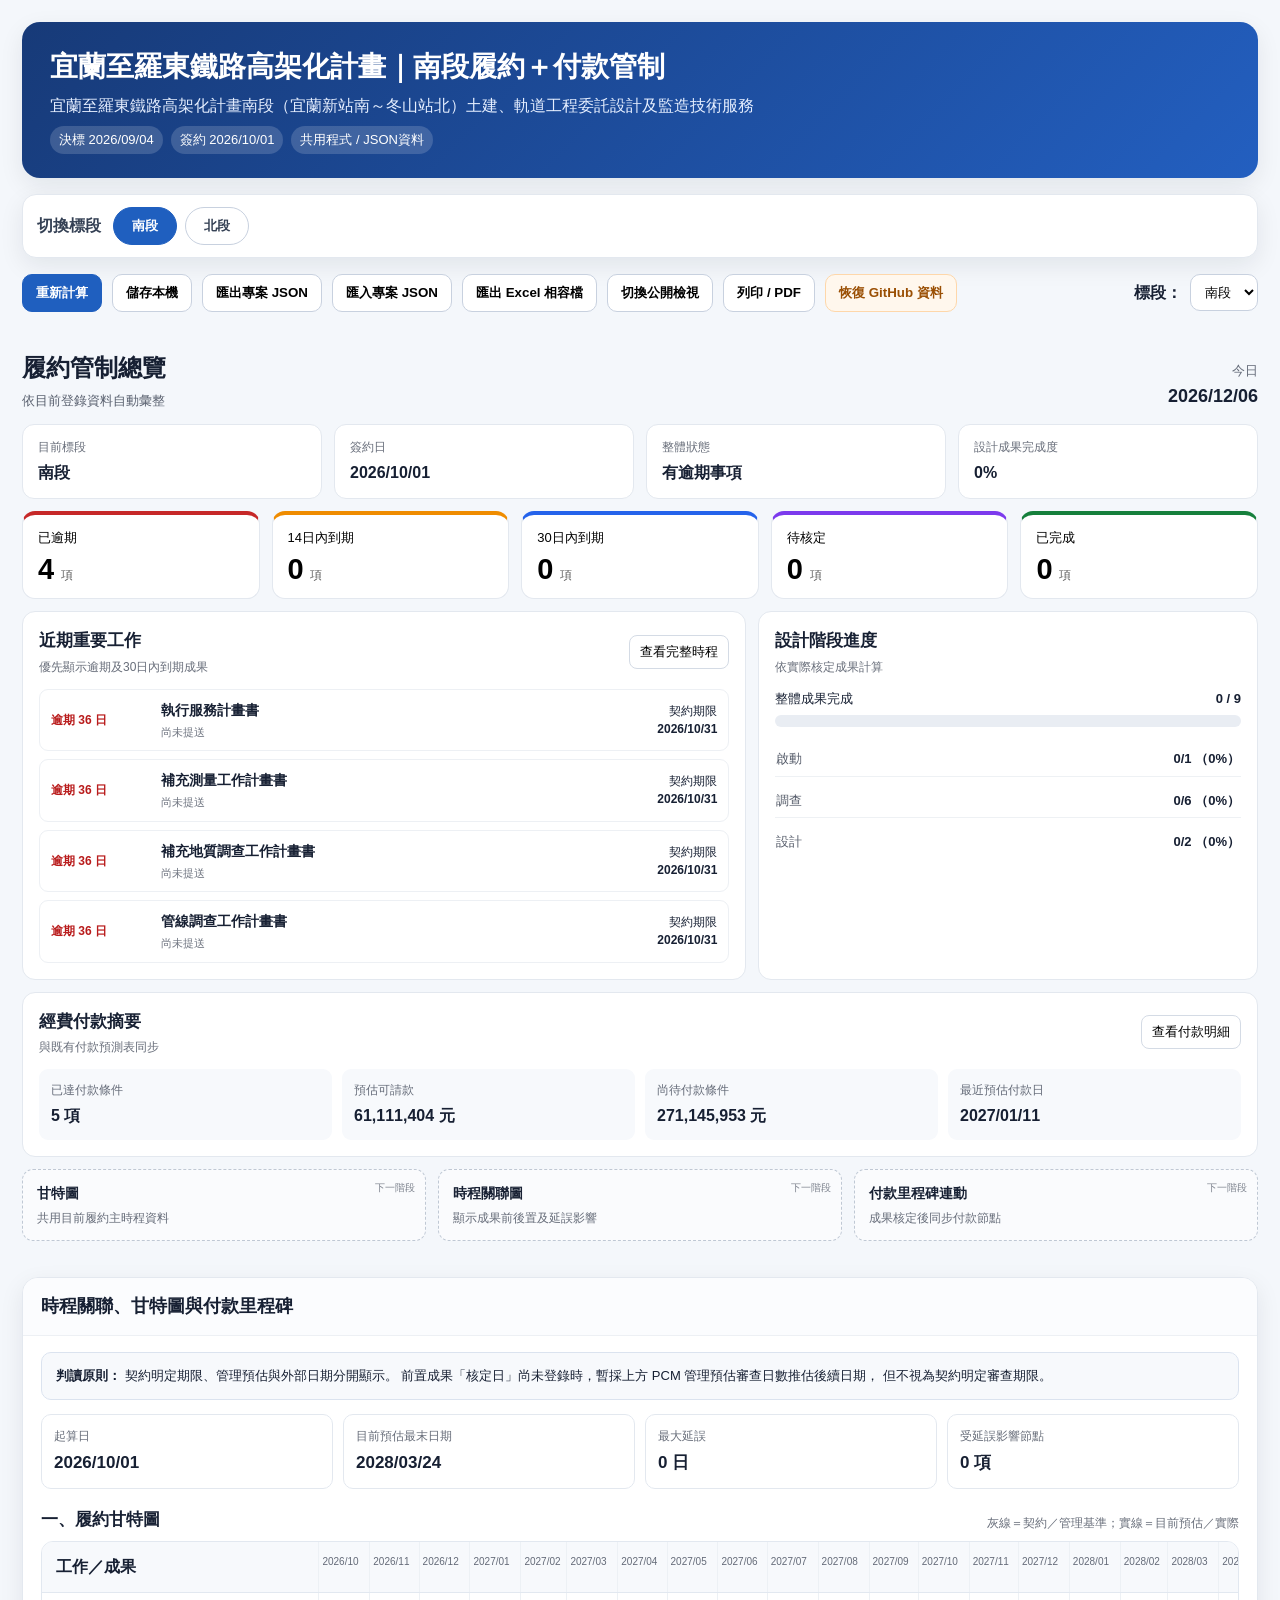
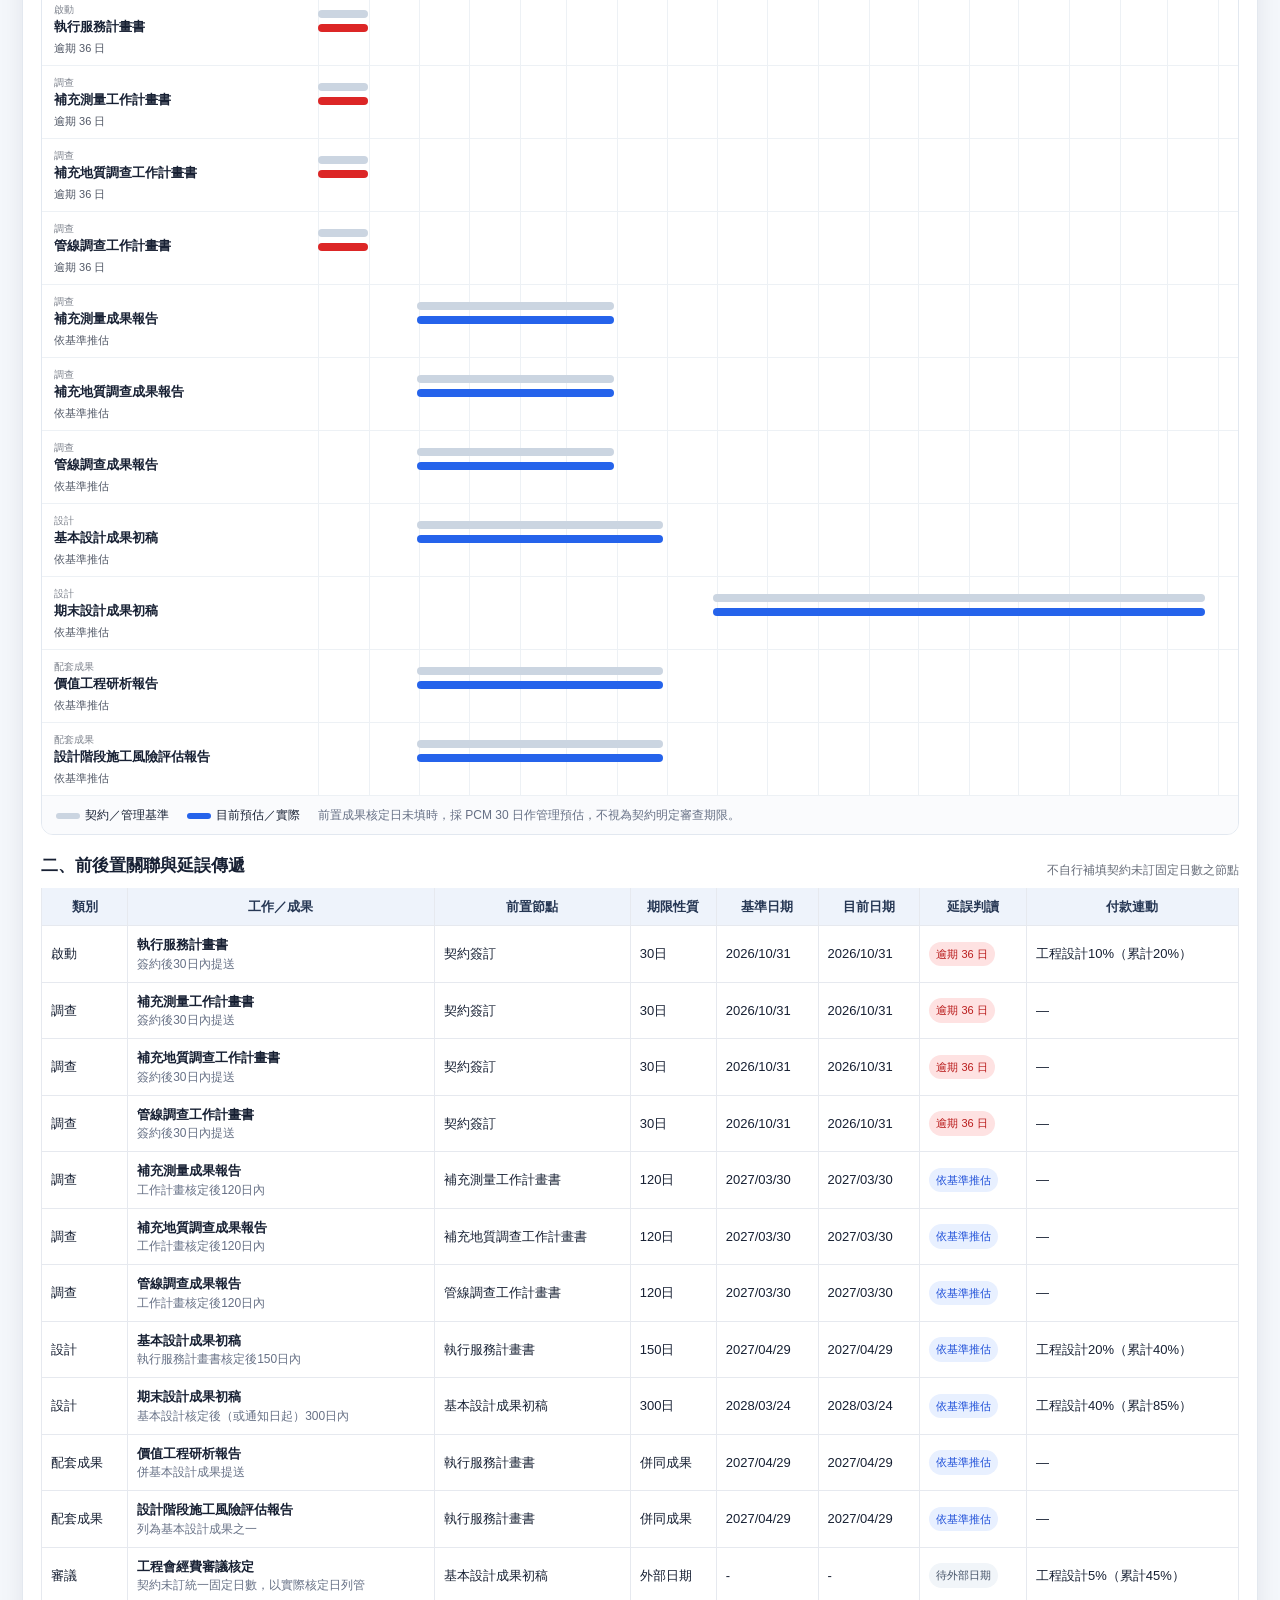
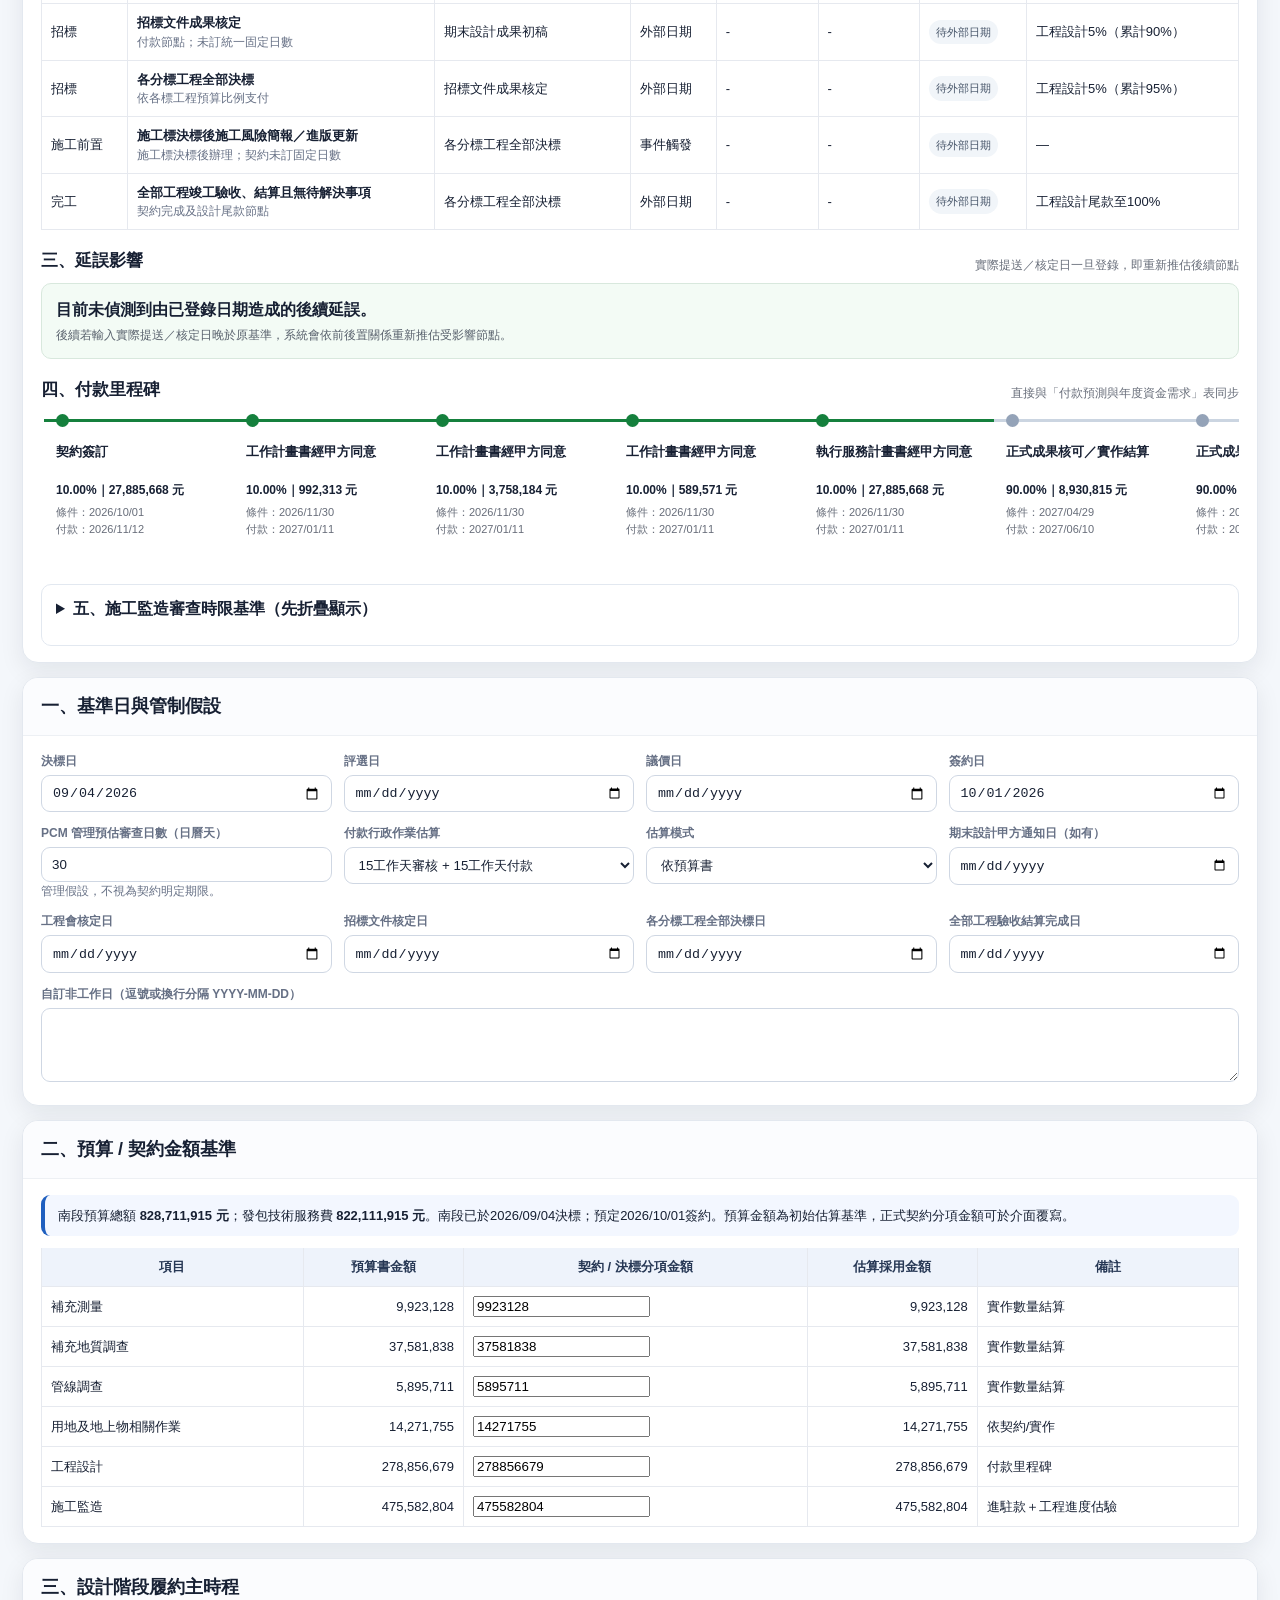
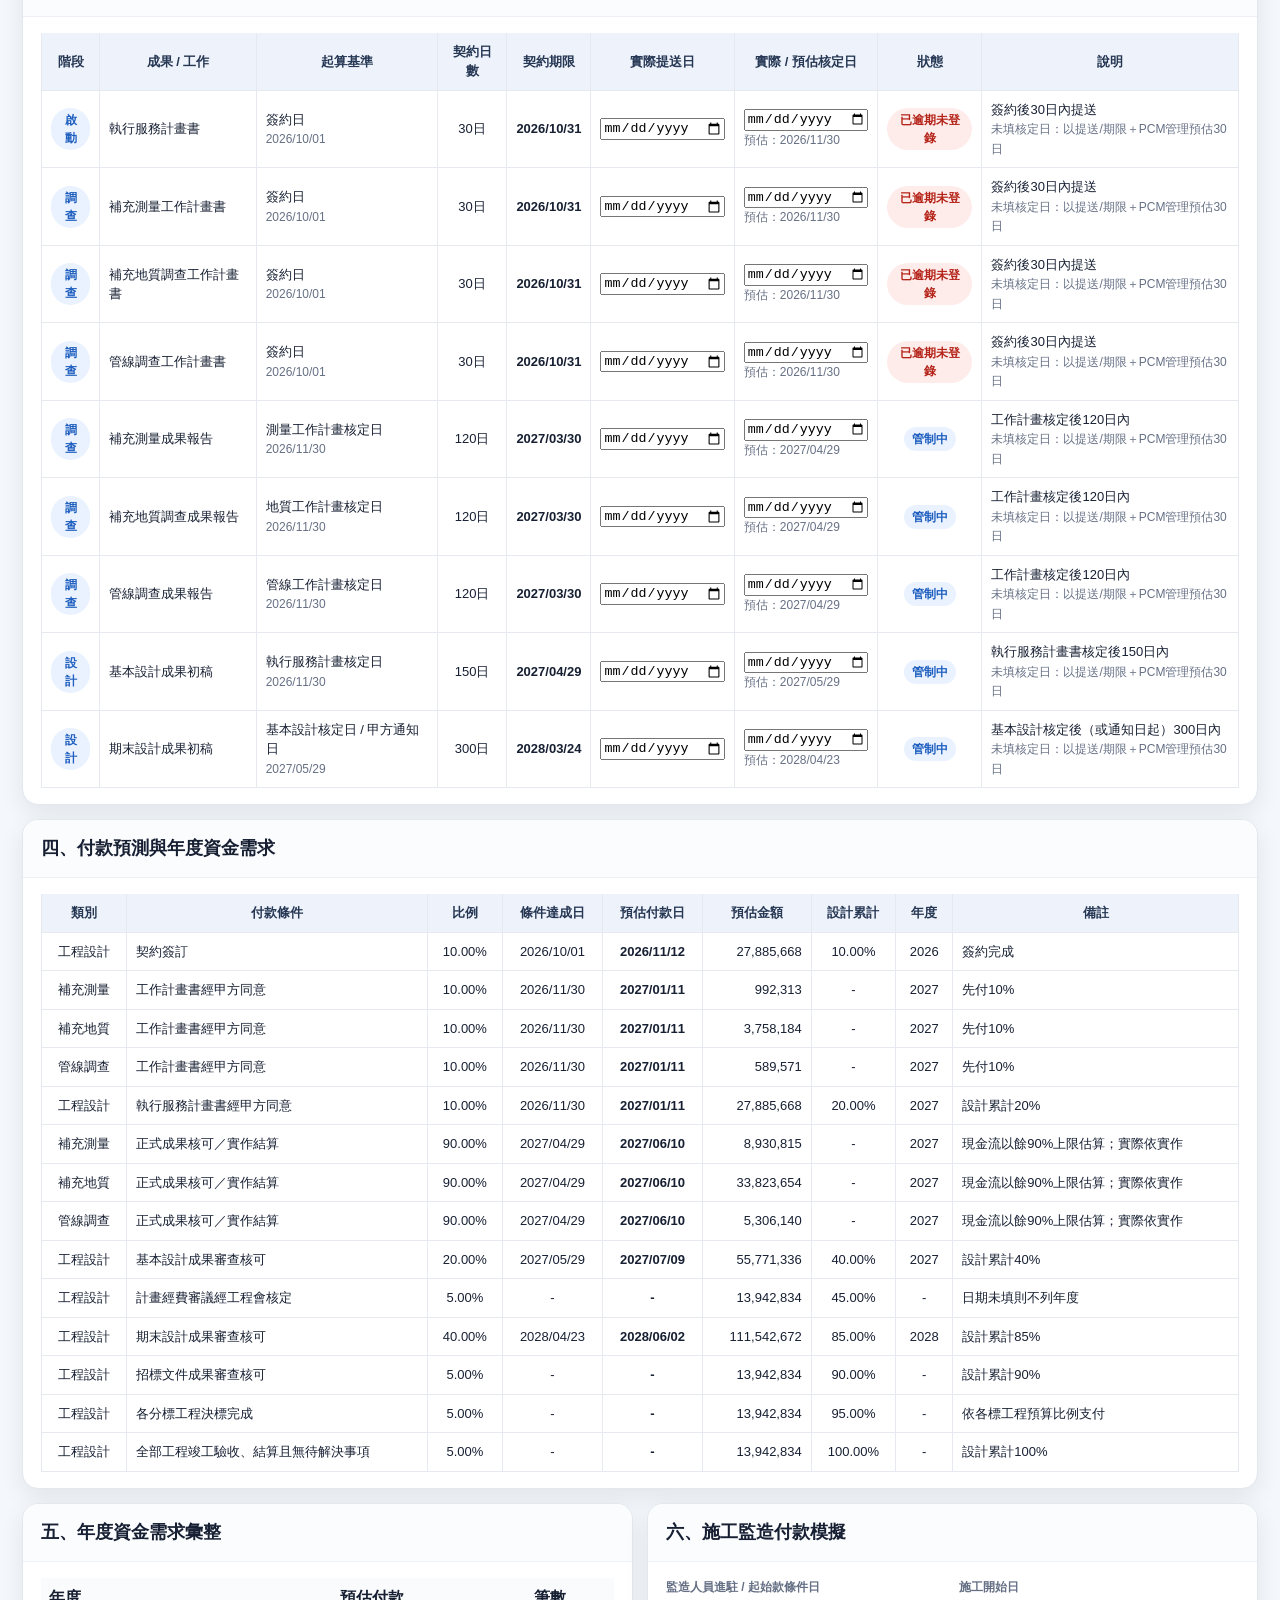
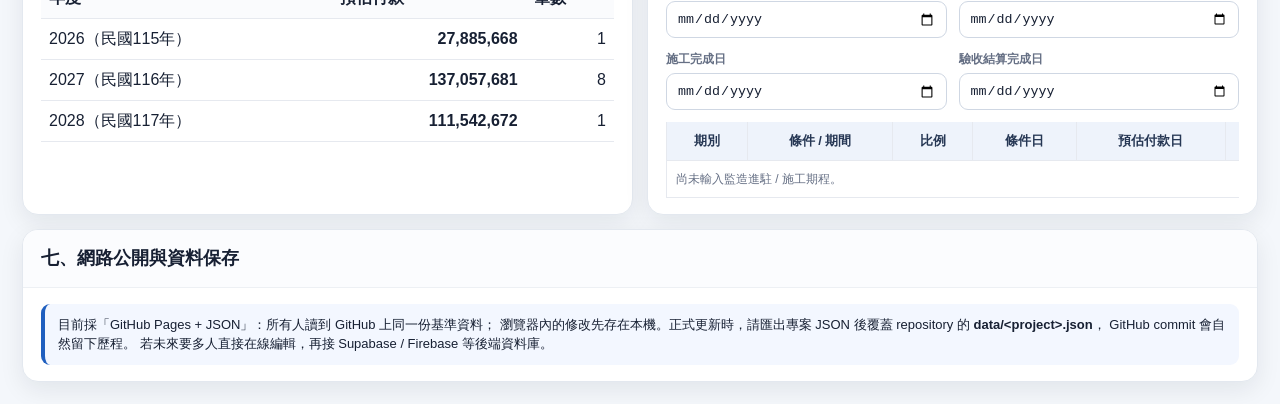
==== index.html @ d5be2860 "修改成第二階段 Added timeline section with Gantt chart and payment milestones." ====
<!doctype html>
<html lang="zh-Hant">
<head>
  <meta charset="utf-8">
  <meta name="viewport" content="width=device-width,initial-scale=1">
  <title>宜蘭高架｜履約期程與付款管制</title>
  <link rel="stylesheet" href="style.css">
  <link rel="stylesheet" href="timeline.css">
</head>

<body>
<div class="wrap">

  <!-- 主標題：全頁只能有一組 -->
  <section class="hero">
    <h1 id="heroTitle">宜蘭至羅東鐵路高架化計畫｜履約期程＋付款管制</h1>
    <p id="heroSub"></p>
    <div id="badges"></div>
  </section>

  <!-- 南北段切換：全頁只能有一組 -->
  <div class="segment-wrap">
    <div class="segment-label">切換標段</div>
    <div id="segmentButtons" class="segment-buttons"></div>
  </div>

  <!-- 工具列：全頁只能有一組 -->
  <div class="toolbar">
    <button class="btn primary edit-only" onclick="recalc()">重新計算</button>
    <button class="btn edit-only" onclick="saveLocal()">儲存本機</button>
    <button class="btn edit-only" onclick="exportProjectJSON()">匯出專案 JSON</button>
    <button class="btn edit-only" onclick="importProjectJSON()">匯入專案 JSON</button>
    <button class="btn" onclick="exportExcel()">匯出 Excel 相容檔</button>
    <button class="btn" onclick="toggleViewMode()">切換公開檢視</button>
    <button class="btn" onclick="window.print()">列印 / PDF</button>
    <button class="btn warn edit-only" onclick="resetLocal()">恢復 GitHub 資料</button>

    <div class="project-switch">
      <b>標段：</b>
      <select id="projectSelect" onchange="switchProject(this.value)"></select>
    </div>
  </div>

  <div class="grid">

    <!-- =====================================================
         履約管制總覽
         注意：這裡與「一、基準日」是同一層
         ===================================================== -->
    <section class="overview" id="overview">

      <div class="overview-head">
        <div>
          <h2>履約管制總覽</h2>
          <div class="overview-sub" id="overviewSub">
            依目前登錄資料自動彙整
          </div>
        </div>

        <div class="overview-date">
          <span>今日</span>
          <b id="overviewToday">-</b>
        </div>
      </div>

      <div class="overview-project">

        <div class="overview-project-item">
          <span>目前標段</span>
          <b id="ovProject">-</b>
        </div>

        <div class="overview-project-item">
          <span>簽約日</span>
          <b id="ovSignDate">-</b>
        </div>

        <div class="overview-project-item">
          <span>整體狀態</span>
          <b id="ovOverallStatus">-</b>
        </div>

        <div class="overview-project-item">
          <span>設計成果完成度</span>
          <b id="ovProgress">0%</b>
        </div>

      </div>

      <div class="overview-kpis">

        <button class="kpi kpi-danger"
                type="button"
                onclick="scrollToSchedule()">
          <span class="kpi-label">已逾期</span>
          <strong id="ovOverdue">0</strong>
          <small>項</small>
        </button>

        <button class="kpi kpi-warning"
                type="button"
                onclick="scrollToSchedule()">
          <span class="kpi-label">14日內到期</span>
          <strong id="ovDue14">0</strong>
          <small>項</small>
        </button>

        <button class="kpi kpi-info"
                type="button"
                onclick="scrollToSchedule()">
          <span class="kpi-label">30日內到期</span>
          <strong id="ovDue30">0</strong>
          <small>項</small>
        </button>

        <button class="kpi kpi-pending"
                type="button"
                onclick="scrollToSchedule()">
          <span class="kpi-label">待核定</span>
          <strong id="ovPendingApproval">0</strong>
          <small>項</small>
        </button>

        <button class="kpi kpi-success"
                type="button"
                onclick="scrollToSchedule()">
          <span class="kpi-label">已完成</span>
          <strong id="ovCompleted">0</strong>
          <small>項</small>
        </button>

      </div>

      <div class="overview-columns">

        <div class="overview-panel overview-work">

          <div class="overview-panel-title">
            <div>
              <h3>近期重要工作</h3>
              <span>優先顯示逾期及30日內到期成果</span>
            </div>

            <button class="mini-btn"
                    type="button"
                    onclick="scrollToSchedule()">
              查看完整時程
            </button>
          </div>

          <div id="ovImportantWorks"
               class="overview-work-list"></div>

        </div>

        <div class="overview-panel">

          <div class="overview-panel-title">
            <div>
              <h3>設計階段進度</h3>
              <span>依實際核定成果計算</span>
            </div>
          </div>

          <div class="progress-row">

            <div class="progress-text">
              <span>整體成果完成</span>
              <b id="ovProgressText">0 / 0</b>
            </div>

            <div class="progress-track">
              <div class="progress-bar"
                   id="ovProgressBar"
                   style="width:0%"></div>
            </div>

          </div>

          <div id="ovStageList"
               class="stage-summary"></div>

        </div>

      </div>

      <div class="overview-panel overview-payment">

        <div class="overview-panel-title">
          <div>
            <h3>經費付款摘要</h3>
            <span>與既有付款預測表同步</span>
          </div>

          <button class="mini-btn"
                  type="button"
                  onclick="scrollToPayment()">
            查看付款明細
          </button>
        </div>

        <div class="payment-kpis">

          <div class="payment-kpi">
            <span>已達付款條件</span>
            <b id="ovPayReadyCount">0 項</b>
          </div>

          <div class="payment-kpi">
            <span>預估可請款</span>
            <b id="ovPayReadyAmount">0 元</b>
          </div>

          <div class="payment-kpi">
            <span>尚待付款條件</span>
            <b id="ovPayPendingAmount">0 元</b>
          </div>

          <div class="payment-kpi">
            <span>最近預估付款日</span>
            <b id="ovNextPayDate">-</b>
          </div>

        </div>

      </div>

      <div class="future-modules">

        <div class="future-module">
          <b>甘特圖</b>
          <span>共用目前履約主時程資料</span>
          <em>下一階段</em>
        </div>

        <div class="future-module">
          <b>時程關聯圖</b>
          <span>顯示成果前後置及延誤影響</span>
          <em>下一階段</em>
        </div>

        <div class="future-module">
          <b>付款里程碑連動</b>
          <span>成果核定後同步付款節點</span>
          <em>下一階段</em>
        </div>

      </div>

    </section>
<!-- 第二階段：時程關聯／甘特圖／延誤／付款 -->
<section class="card schedule-control" id="scheduleControl">
  <div class="hd"><h2>時程關聯、甘特圖與付款里程碑</h2></div>
  <div class="bd">

    <div class="timeline-note">
      <b>判讀原則：</b>
      契約明定期限、管理預估與外部日期分開顯示。
      前置成果「核定日」尚未登錄時，暫採上方 PCM 管理預估審查日數推估後續日期，
      但不視為契約明定審查期限。
    </div>

    <div class="timeline-kpis">
      <div><span>起算日</span><b id="tlStartDate">-</b></div>
      <div><span>目前預估最末日期</span><b id="tlForecastFinish">-</b></div>
      <div><span>最大延誤</span><b id="tlDelayDays">0 日</b></div>
      <div><span>受延誤影響節點</span><b id="tlAffectedCount">0 項</b></div>
    </div>

    <div class="timeline-block">
      <div class="timeline-title"><h3>一、履約甘特圖</h3><span>灰線＝契約／管理基準；實線＝目前預估／實際</span></div>
      <div id="ganttChart" class="gantt-chart"></div>
    </div>

    <div class="timeline-block">
      <div class="timeline-title"><h3>二、前後置關聯與延誤傳遞</h3><span>不自行補填契約未訂固定日數之節點</span></div>
      <div class="scroll">
        <table class="tbl dependency-table" id="dependencyTable">
          <thead><tr><th>類別</th><th>工作／成果</th><th>前置節點</th><th>期限性質</th><th>基準日期</th><th>目前日期</th><th>延誤判讀</th><th>付款連動</th></tr></thead>
          <tbody></tbody>
        </table>
      </div>
    </div>

    <div class="timeline-block">
      <div class="timeline-title"><h3>三、延誤影響</h3><span>實際提送／核定日一旦登錄，即重新推估後續節點</span></div>
      <div id="delayImpactBox" class="delay-impact"></div>
    </div>

    <div class="timeline-block">
      <div class="timeline-title"><h3>四、付款里程碑</h3><span>直接與「付款預測與年度資金需求」表同步</span></div>
      <div id="paymentMilestoneStrip" class="payment-strip"></div>
    </div>

    <details class="supervision-details">
      <summary>五、施工監造審查時限基準（先折疊顯示）</summary>
      <div class="timeline-note">
        本階段先列契約明定之常用審查時限；下一版再增設「施工廠商提送日／監造收件日／審查完成日」輸入欄，
        由系統依收件日自動計算5日或10日審查期限。
      </div>
      <div class="scroll">
        <table class="tbl" id="supervisionRuleTable">
          <thead><tr><th>事項</th><th>施工廠商期限</th><th>監造審查期限</th><th>說明</th></tr></thead>
          <tbody></tbody>
        </table>
      </div>
    </details>

  </div>
</section>


    <!-- 一、基準日 -->
    <section class="card">
      <div class="hd">
        <h2>一、基準日與管制假設</h2>
      </div>

      <div class="bd">

        <div class="formgrid">

          <div class="field">
            <label>決標日</label>
            <input type="date" id="awardDate">
          </div>

          <div class="field">
            <label>評選日</label>
            <input type="date" id="evaluationDate">
          </div>

          <div class="field">
            <label>議價日</label>
            <input type="date" id="negotiationDate">
          </div>

          <div class="field">
            <label>簽約日</label>
            <input type="date" id="signDate">
          </div>

          <div class="field">
            <label>PCM 管理預估審查日數（日曆天）</label>
            <input type="number" id="pcmDays" value="30">
            <div class="hint">管理假設，不視為契約明定期限。</div>
          </div>

          <div class="field">
            <label>付款行政作業估算</label>
            <select id="payMode">
              <option value="30">15工作天審核 + 15工作天付款</option>
              <option value="15">僅估15工作天付款</option>
              <option value="0">不加行政作業日</option>
            </select>
          </div>

          <div class="field">
            <label>估算模式</label>
            <select id="forecastMode">
              <option value="budget">依預算書</option>
              <option value="contract">依契約/決標分項</option>
            </select>
          </div>

          <div class="field">
            <label>期末設計甲方通知日（如有）</label>
            <input type="date" id="noticeDate">
          </div>

          <div class="field">
            <label>工程會核定日</label>
            <input type="date" id="pccDate">
          </div>

          <div class="field">
            <label>招標文件核定日</label>
            <input type="date" id="tenderApprovalDate">
          </div>

          <div class="field">
            <label>各分標工程全部決標日</label>
            <input type="date" id="allWorksAwardDate">
          </div>

          <div class="field">
            <label>全部工程驗收結算完成日</label>
            <input type="date" id="allWorksCloseDate">
          </div>

          <div class="field" style="grid-column:span 4">
            <label>自訂非工作日（逗號或換行分隔 YYYY-MM-DD）</label>
            <textarea id="holidays"></textarea>
          </div>

        </div>

      </div>
    </section>


    <!-- 二 -->
    <section class="card">
      <div class="hd">
        <h2>二、預算 / 契約金額基準</h2>
      </div>

      <div class="bd">

        <div class="note" id="budgetNote"></div>

        <div class="scroll" style="margin-top:12px">

          <table class="tbl"
                 style="min-width:850px"
                 id="budgetTable">

            <thead>
              <tr>
                <th>項目</th>
                <th>預算書金額</th>
                <th>契約 / 決標分項金額</th>
                <th>估算採用金額</th>
                <th>備註</th>
              </tr>
            </thead>

            <tbody></tbody>

          </table>

        </div>

      </div>
    </section>


    <!-- 三 -->
    <section class="card">
      <div class="hd">
        <h2>三、設計階段履約主時程</h2>
      </div>

      <div class="bd">

        <div class="scroll">

          <table class="tbl" id="scheduleTable">

            <thead>
              <tr>
                <th>階段</th>
                <th>成果 / 工作</th>
                <th>起算基準</th>
                <th>契約日數</th>
                <th>契約期限</th>
                <th>實際提送日</th>
                <th>實際 / 預估核定日</th>
                <th>狀態</th>
                <th>說明</th>
              </tr>
            </thead>

            <tbody></tbody>

          </table>

        </div>

      </div>
    </section>


    <!-- 四 -->
    <section class="card">
      <div class="hd">
        <h2>四、付款預測與年度資金需求</h2>
      </div>

      <div class="bd">

        <div class="scroll">

          <table class="tbl" id="paymentTable">

            <thead>
              <tr>
                <th>類別</th>
                <th>付款條件</th>
                <th>比例</th>
                <th>條件達成日</th>
                <th>預估付款日</th>
                <th>預估金額</th>
                <th>設計累計</th>
                <th>年度</th>
                <th>備註</th>
              </tr>
            </thead>

            <tbody></tbody>

          </table>

        </div>

      </div>
    </section>


    <!-- 五 -->
    <section class="card half">
      <div class="hd">
        <h2>五、年度資金需求彙整</h2>
      </div>

      <div class="bd">

        <table class="summary-table" id="yearSummary">
          <thead>
            <tr>
              <th>年度</th>
              <th class="right">預估付款</th>
              <th class="right">筆數</th>
            </tr>
          </thead>

          <tbody></tbody>
        </table>

      </div>
    </section>


    <!-- 六 -->
    <section class="card half">

      <div class="hd">
        <h2>六、施工監造付款模擬</h2>
      </div>

      <div class="bd">

        <div class="formgrid"
             style="grid-template-columns:repeat(2,1fr)">

          <div class="field">
            <label>監造人員進駐 / 起始款條件日</label>
            <input type="date" id="supervisionStart">
          </div>

          <div class="field">
            <label>施工開始日</label>
            <input type="date" id="constructionStart">
          </div>

          <div class="field">
            <label>施工完成日</label>
            <input type="date" id="constructionEnd">
          </div>

          <div class="field">
            <label>驗收結算完成日</label>
            <input type="date" id="constructionClose">
          </div>

        </div>

        <div class="scroll" style="margin-top:12px">

          <table class="tbl"
                 style="min-width:800px"
                 id="supervisionTable">

            <thead>
              <tr>
                <th>期別</th>
                <th>條件 / 期間</th>
                <th>比例</th>
                <th>條件日</th>
                <th>預估付款日</th>
                <th>金額</th>
                <th>累計</th>
                <th>備註</th>
              </tr>
            </thead>

            <tbody></tbody>

          </table>

        </div>

      </div>
    </section>


    <!-- 七 -->
    <section class="card">

      <div class="hd">
        <h2>七、網路公開與資料保存</h2>
      </div>

      <div class="bd">

        <div class="note">
          目前採「GitHub Pages + JSON」：所有人讀到 GitHub 上同一份基準資料；
          瀏覽器內的修改先存在本機。正式更新時，請匯出專案 JSON 後覆蓋
          repository 的 <b>data/&lt;project&gt;.json</b>，
          GitHub commit 會自然留下歷程。
          若未來要多人直接在線編輯，再接 Supabase / Firebase 等後端資料庫。
        </div>

      </div>
    </section>

  </div>

</div>

<script src="app.js"></script>
<script src="stage2.js"></script>
</body>
</html>
---- style.css ----
:root{--bg:#f4f7fb;--card:#fff;--ink:#172033;--muted:#667085;--line:#d8dee9;--blue:#1f5fbf;--blue2:#eaf2ff;--green:#137a4b;--green2:#e8f7ef;--orange:#b65f08;--orange2:#fff2df;--red:#b42318;--red2:#feeceb;--shadow:0 8px 24px rgba(17,24,39,.08)}
*{box-sizing:border-box}body{margin:0;background:var(--bg);color:var(--ink);font-family:"Noto Sans TC","Microsoft JhengHei",Arial,sans-serif;line-height:1.5}.wrap{max-width:1500px;margin:auto;padding:22px}.hero{background:linear-gradient(135deg,#173a78,#235fc0);color:#fff;border-radius:18px;padding:24px 28px;box-shadow:var(--shadow)}.hero h1{margin:0 0 6px;font-size:28px}.hero p{margin:4px 0;color:#e6efff}.badge{display:inline-block;padding:4px 9px;border-radius:999px;background:rgba(255,255,255,.16);margin:4px 8px 0 0;font-size:13px}.toolbar{display:flex;flex-wrap:wrap;gap:10px;margin:16px 0}.btn{border:1px solid #c8d1df;background:#fff;padding:9px 13px;border-radius:10px;cursor:pointer;font-weight:700}.btn.primary{background:var(--blue);color:#fff;border-color:var(--blue)}.btn.warn{background:#fff7ed;color:#9a4f04;border-color:#fed7aa}.grid{display:grid;grid-template-columns:repeat(12,1fr);gap:14px}.card{grid-column:span 12;background:var(--card);border:1px solid #e3e8ef;border-radius:16px;box-shadow:var(--shadow);overflow:hidden}.card.half{grid-column:span 6}.hd{padding:15px 18px;border-bottom:1px solid #edf0f4;background:#fbfcfe}.hd h2{margin:0;font-size:18px}.bd{padding:16px 18px}.formgrid{display:grid;grid-template-columns:repeat(4,minmax(0,1fr));gap:12px}.field label{display:block;font-size:12px;color:var(--muted);font-weight:700;margin-bottom:5px}.field input,.field select,.field textarea{width:100%;border:1px solid #cfd7e3;border-radius:9px;padding:9px 10px;background:#fff;color:var(--ink)}.field textarea{min-height:74px;resize:vertical}.hint,.small{font-size:12px;color:var(--muted)}.scroll{overflow:auto}.tbl{width:100%;border-collapse:separate;border-spacing:0;font-size:13px;min-width:1180px}.tbl th,.tbl td{border-right:1px solid #e6e9ef;border-bottom:1px solid #e6e9ef;padding:9px;vertical-align:middle}.tbl th{position:sticky;top:0;background:#eef3fb;color:#263754;text-align:center;z-index:1}.tbl th:first-child,.tbl td:first-child{border-left:1px solid #e6e9ef}.tbl td.num{text-align:right;font-variant-numeric:tabular-nums}.tbl td.center{text-align:center}.pill{display:inline-block;border-radius:999px;padding:3px 8px;font-size:12px;font-weight:700}.p-blue{background:var(--blue2);color:var(--blue)}.p-green{background:var(--green2);color:var(--green)}.p-orange{background:var(--orange2);color:var(--orange)}.p-red{background:var(--red2);color:var(--red)}.note{border-left:4px solid var(--blue);background:#f3f7ff;padding:11px 13px;border-radius:9px;font-size:13px}.summary-table{width:100%;border-collapse:collapse}.summary-table td,.summary-table th{padding:8px;border-bottom:1px solid #e6e9ef}.summary-table th{text-align:left;background:#fafbfd}.right{text-align:right}.project-switch{display:flex;gap:8px;align-items:center;margin-left:auto}.project-switch select{padding:9px 10px;border-radius:10px;border:1px solid #c8d1df;background:#fff}.view-mode input,.view-mode select,.view-mode textarea{pointer-events:none;background:#f7f8fa;color:#475467}.view-mode .edit-only{display:none}.view-mode .contractAmt{border-color:transparent;background:transparent}@media(max-width:1000px){.card.half{grid-column:span 12}.formgrid{grid-template-columns:repeat(2,1fr)}}@media(max-width:600px){.wrap{padding:10px}.formgrid{grid-template-columns:1fr}.hero h1{font-size:22px}.project-switch{width:100%;margin-left:0}}@media print{body{background:white}.wrap{max-width:none;padding:0}.toolbar{display:none}.card,.hero{box-shadow:none;break-inside:avoid}.field input,.field select,.field textarea{border:none;padding:0}.scroll{overflow:visible}.tbl{font-size:10px;min-width:0}.tbl th{position:static}.hero{border-radius:0}}

.segment-wrap{display:flex;align-items:center;gap:12px;margin:16px 0 8px;padding:12px 14px;background:#fff;border:1px solid #e3e8ef;border-radius:14px;box-shadow:var(--shadow)}.segment-label{font-weight:800;color:#344054;white-space:nowrap}.segment-buttons{display:flex;gap:8px;flex-wrap:wrap}.segment-btn{border:1px solid #c8d1df;background:#fff;color:#344054;padding:9px 18px;border-radius:999px;cursor:pointer;font-weight:800}.segment-btn.active{background:var(--blue);border-color:var(--blue);color:#fff}.segment-btn:hover{border-color:var(--blue)}@media(max-width:600px){.segment-wrap{align-items:flex-start;flex-direction:column}.segment-buttons{width:100%}.segment-btn{flex:1}}@media print{.segment-wrap{display:none}}
/* =========================================================
   履約管制總覽 Dashboard
   ========================================================= */

.overview{
  grid-column:1 / -1;
  margin:22px 0;
}

.overview-head{
  display:flex;
  justify-content:space-between;
  align-items:flex-end;
  gap:18px;
  margin-bottom:14px;
}

.overview-head h2{
  margin:0 0 5px;
  font-size:24px;
}

.overview-sub{
  font-size:13px;
  opacity:.7;
}

.overview-date{
  text-align:right;
  font-size:13px;
}

.overview-date span{
  display:block;
  opacity:.65;
  margin-bottom:3px;
}

.overview-date b{
  font-size:18px;
}

.overview-project{
  display:grid;
  grid-template-columns:repeat(4,1fr);
  gap:12px;
  margin-bottom:12px;
}

.overview-project-item{
  background:#fff;
  border:1px solid #e3e8ef;
  border-radius:12px;
  padding:13px 15px;
}

.overview-project-item span{
  display:block;
  font-size:12px;
  opacity:.65;
  margin-bottom:5px;
}

.overview-project-item b{
  font-size:16px;
}

.overview-kpis{
  display:grid;
  grid-template-columns:repeat(5,1fr);
  gap:12px;
  margin-bottom:12px;
}

.kpi{
  appearance:none;
  width:100%;
  text-align:left;
  border:1px solid #e3e8ef;
  background:#fff;
  border-radius:13px;
  padding:14px 15px;
  cursor:pointer;
  transition:.15s ease;
}

.kpi:hover{
  transform:translateY(-2px);
  box-shadow:0 5px 16px rgba(0,0,0,.07);
}

.kpi-label{
  display:block;
  font-size:13px;
  margin-bottom:8px;
}

.kpi strong{
  font-size:29px;
  line-height:1;
  margin-right:3px;
}

.kpi small{
  font-size:12px;
  opacity:.65;
}

.kpi-danger{
  border-top:4px solid #c62828;
}

.kpi-warning{
  border-top:4px solid #ef8c00;
}

.kpi-info{
  border-top:4px solid #2563eb;
}

.kpi-pending{
  border-top:4px solid #7c3aed;
}

.kpi-success{
  border-top:4px solid #16803c;
}

.overview-columns{
  display:grid;
  grid-template-columns:1.45fr 1fr;
  gap:12px;
  margin-bottom:12px;
}

.overview-panel{
  background:#fff;
  border:1px solid #e3e8ef;
  border-radius:13px;
  padding:16px;
}

.overview-panel-title{
  display:flex;
  justify-content:space-between;
  align-items:center;
  gap:10px;
  margin-bottom:13px;
}

.overview-panel-title h3{
  margin:0 0 4px;
  font-size:17px;
}

.overview-panel-title span{
  display:block;
  font-size:12px;
  opacity:.65;
}

.mini-btn{
  border:1px solid #d4dbe5;
  background:#fff;
  border-radius:8px;
  padding:7px 10px;
  cursor:pointer;
  white-space:nowrap;
}

.mini-btn:hover{
  background:#f6f8fb;
}

.overview-work-list{
  display:flex;
  flex-direction:column;
  gap:8px;
}

.work-item{
  display:grid;
  grid-template-columns:100px 1fr 105px;
  align-items:center;
  gap:10px;
  border:1px solid #edf0f4;
  border-radius:9px;
  padding:10px 11px;
}

.work-status{
  font-size:12px;
  font-weight:700;
}

.work-name{
  min-width:0;
}

.work-name b{
  display:block;
  font-size:14px;
}

.work-name span{
  display:block;
  margin-top:3px;
  font-size:11px;
  opacity:.62;
}

.work-date{
  text-align:right;
  font-size:12px;
}

.work-danger .work-status{
  color:#b91c1c;
}

.work-warning .work-status{
  color:#b45309;
}

.work-info .work-status{
  color:#1d4ed8;
}

.work-pending .work-status{
  color:#6d28d9;
}

.work-success .work-status{
  color:#15803d;
}

.overview-empty{
  padding:20px 10px;
  text-align:center;
  opacity:.55;
  font-size:13px;
}

.progress-row{
  margin-bottom:15px;
}

.progress-text{
  display:flex;
  justify-content:space-between;
  font-size:13px;
  margin-bottom:7px;
}

.progress-track{
  height:12px;
  border-radius:20px;
  overflow:hidden;
  background:#e9edf3;
}

.progress-bar{
  height:100%;
  border-radius:20px;
  background:currentColor;
  transition:width .3s ease;
}

.stage-summary{
  display:flex;
  flex-direction:column;
  gap:7px;
}

.stage-item{
  display:flex;
  justify-content:space-between;
  gap:8px;
  border-bottom:1px solid #eef1f4;
  padding:7px 1px;
  font-size:13px;
}

.stage-item:last-child{
  border-bottom:0;
}

.stage-item span{
  opacity:.72;
}

.overview-payment{
  margin-bottom:12px;
}

.payment-kpis{
  display:grid;
  grid-template-columns:repeat(4,1fr);
  gap:10px;
}

.payment-kpi{
  background:#f7f9fc;
  border-radius:9px;
  padding:12px;
}

.payment-kpi span{
  display:block;
  font-size:12px;
  opacity:.65;
  margin-bottom:5px;
}

.payment-kpi b{
  font-size:16px;
}

.future-modules{
  display:grid;
  grid-template-columns:repeat(3,1fr);
  gap:12px;
}

.future-module{
  position:relative;
  border:1px dashed #bfc8d4;
  background:#fafbfd;
  border-radius:11px;
  padding:13px 14px;
}

.future-module b{
  display:block;
  font-size:14px;
  margin-bottom:5px;
}

.future-module span{
  display:block;
  font-size:12px;
  opacity:.65;
  padding-right:55px;
}

.future-module em{
  position:absolute;
  right:10px;
  top:10px;
  font-size:10px;
  font-style:normal;
  opacity:.55;
}

/* 手機 / 平板 */

@media(max-width:1000px){

  .overview-project{
    grid-template-columns:repeat(2,1fr);
  }

  .overview-kpis{
    grid-template-columns:repeat(3,1fr);
  }

  .overview-columns{
    grid-template-columns:1fr;
  }

  .payment-kpis{
    grid-template-columns:repeat(2,1fr);
  }

}

@media(max-width:640px){

  .overview-head{
    align-items:flex-start;
  }

  .overview-project,
  .overview-kpis,
  .payment-kpis,
  .future-modules{
    grid-template-columns:1fr 1fr;
  }

  .work-item{
    grid-template-columns:80px 1fr;
  }

  .work-date{
    grid-column:2;
    text-align:left;
  }

}

@media print{

  .future-modules{
    display:none;
  }

  .kpi{
    break-inside:avoid;
  }

}
---- timeline.css ----
/* 第二階段：時程關聯、甘特圖、延誤影響、付款里程碑 */
.schedule-control{grid-column:1/-1}
.timeline-note{padding:12px 14px;border:1px solid #dbe3ef;border-radius:10px;background:#f7f9fc;font-size:13px;line-height:1.7;margin-bottom:14px}
.timeline-kpis{display:grid;grid-template-columns:repeat(4,1fr);gap:10px;margin:12px 0 18px}
.timeline-kpis>div{border:1px solid #e3e8ef;border-radius:10px;padding:12px;background:#fff}
.timeline-kpis span{display:block;font-size:12px;opacity:.65;margin-bottom:5px}.timeline-kpis b{font-size:17px}
.timeline-block{margin-top:18px}.timeline-title{display:flex;justify-content:space-between;align-items:flex-end;gap:12px;margin-bottom:9px}
.timeline-title h3{margin:0;font-size:17px}.timeline-title span{font-size:12px;opacity:.65}
.gantt-chart{border:1px solid #e2e8f0;border-radius:12px;overflow:hidden;background:#fff}
.gantt-axis,.gantt-row{display:grid;grid-template-columns:260px 1fr}.gantt-axis{background:#f7f9fc;border-bottom:1px solid #e2e8f0;min-height:44px}
.gantt-label-head{padding:13px 14px;font-weight:700}.gantt-axis-track,.gantt-track{position:relative;min-height:50px}
.gantt-tick{position:absolute;top:0;height:100%;font-size:10px;white-space:nowrap}.gantt-tick i,.gantt-gridline{position:absolute;top:0;bottom:0;border-left:1px solid #edf1f5}
.gantt-tick b{position:absolute;top:12px;left:4px;font-weight:500;opacity:.65}.gantt-row{border-bottom:1px solid #edf1f5;min-height:58px}
.gantt-label{padding:9px 12px;display:flex;flex-direction:column;justify-content:center;min-width:0}.gantt-label small{font-size:10px;opacity:.55}.gantt-label b{font-size:13px}.gantt-label span{font-size:11px;margin-top:3px;opacity:.75}
.gantt-track{overflow:hidden}.gantt-bar{position:absolute;height:8px;border-radius:6px;min-width:5px}.gantt-bar.baseline{top:17px;background:#cbd5e1}
.gantt-bar.forecast{top:31px;background:#2563eb}.gantt-bar.forecast.tl-danger{background:#dc2626}.gantt-bar.forecast.tl-warning{background:#d97706}.gantt-bar.forecast.tl-done{background:#15803d}
.gantt-milestone{position:absolute;top:24px;width:12px;height:12px;transform:translateX(-6px) rotate(45deg);background:#64748b}.gantt-milestone.tl-danger{background:#dc2626}.gantt-milestone.tl-done{background:#15803d}
.gantt-legend{display:flex;gap:18px;align-items:center;flex-wrap:wrap;padding:10px 14px;background:#fafbfd;font-size:12px}.gantt-legend i{display:inline-block;width:24px;height:6px;border-radius:4px;margin-right:5px;vertical-align:middle}.legend-base{background:#cbd5e1}.legend-forecast{background:#2563eb}
.timeline-empty{padding:22px;text-align:center;opacity:.6}.dependency-table{min-width:1050px}
.timeline-pill{display:inline-block;padding:4px 7px;border-radius:999px;font-size:11px;white-space:nowrap}.tl-normal{background:#e8f0ff;color:#1d4ed8}.tl-warning{background:#fff3d6;color:#a35a00}.tl-danger{background:#fee2e2;color:#b91c1c}.tl-done{background:#dcfce7;color:#166534}.tl-external{background:#f1f5f9;color:#475569}
.delay-impact{display:grid;gap:8px}.delay-ok{padding:14px;border:1px solid #d8e8dd;background:#f3fbf5;border-radius:10px}.delay-ok b,.delay-ok span{display:block}.delay-ok span{font-size:12px;margin-top:4px;opacity:.7}
.delay-item{display:grid;grid-template-columns:1fr 90px 230px;align-items:center;gap:10px;border:1px solid #f0d0d0;background:#fffafa;border-radius:10px;padding:10px 12px}.delay-item div b,.delay-item div span{display:block}.delay-item div span{font-size:11px;opacity:.6}.delay-item strong{font-size:17px;color:#b91c1c}.delay-item small{text-align:right}
.payment-strip{display:flex;gap:0;overflow-x:auto;padding:8px 3px 14px}.pay-node{min-width:190px;position:relative;padding:20px 12px 10px;border-top:3px solid #cbd5e1}.pay-node:before{content:"";position:absolute;top:-3px;left:0;right:0;border-top:3px solid #cbd5e1}.pay-node .pay-dot{position:absolute;width:13px;height:13px;border-radius:50%;background:#94a3b8;top:-8px;left:12px}.pay-node.reached:before{border-color:#15803d}.pay-node.reached .pay-dot{background:#15803d}.pay-node b{display:block;font-size:13px;min-height:34px}.pay-node span{display:block;font-size:12px;margin-top:5px;font-weight:700}.pay-node small{display:block;font-size:11px;opacity:.65;margin-top:5px;line-height:1.5}
.supervision-details{margin-top:18px;border:1px solid #e2e8f0;border-radius:10px;padding:0 12px 12px}.supervision-details summary{cursor:pointer;font-weight:700;padding:12px 2px}#supervisionRuleTable{min-width:850px}
@media(max-width:900px){.timeline-kpis{grid-template-columns:1fr 1fr}.gantt-axis,.gantt-row{grid-template-columns:190px 1fr}}
@media(max-width:600px){.gantt-axis,.gantt-row{grid-template-columns:150px 650px}.gantt-chart{overflow-x:auto}.timeline-title{display:block}.timeline-title span{display:block;margin-top:4px}.delay-item{grid-template-columns:1fr 70px}.delay-item small{grid-column:1/-1;text-align:left}}
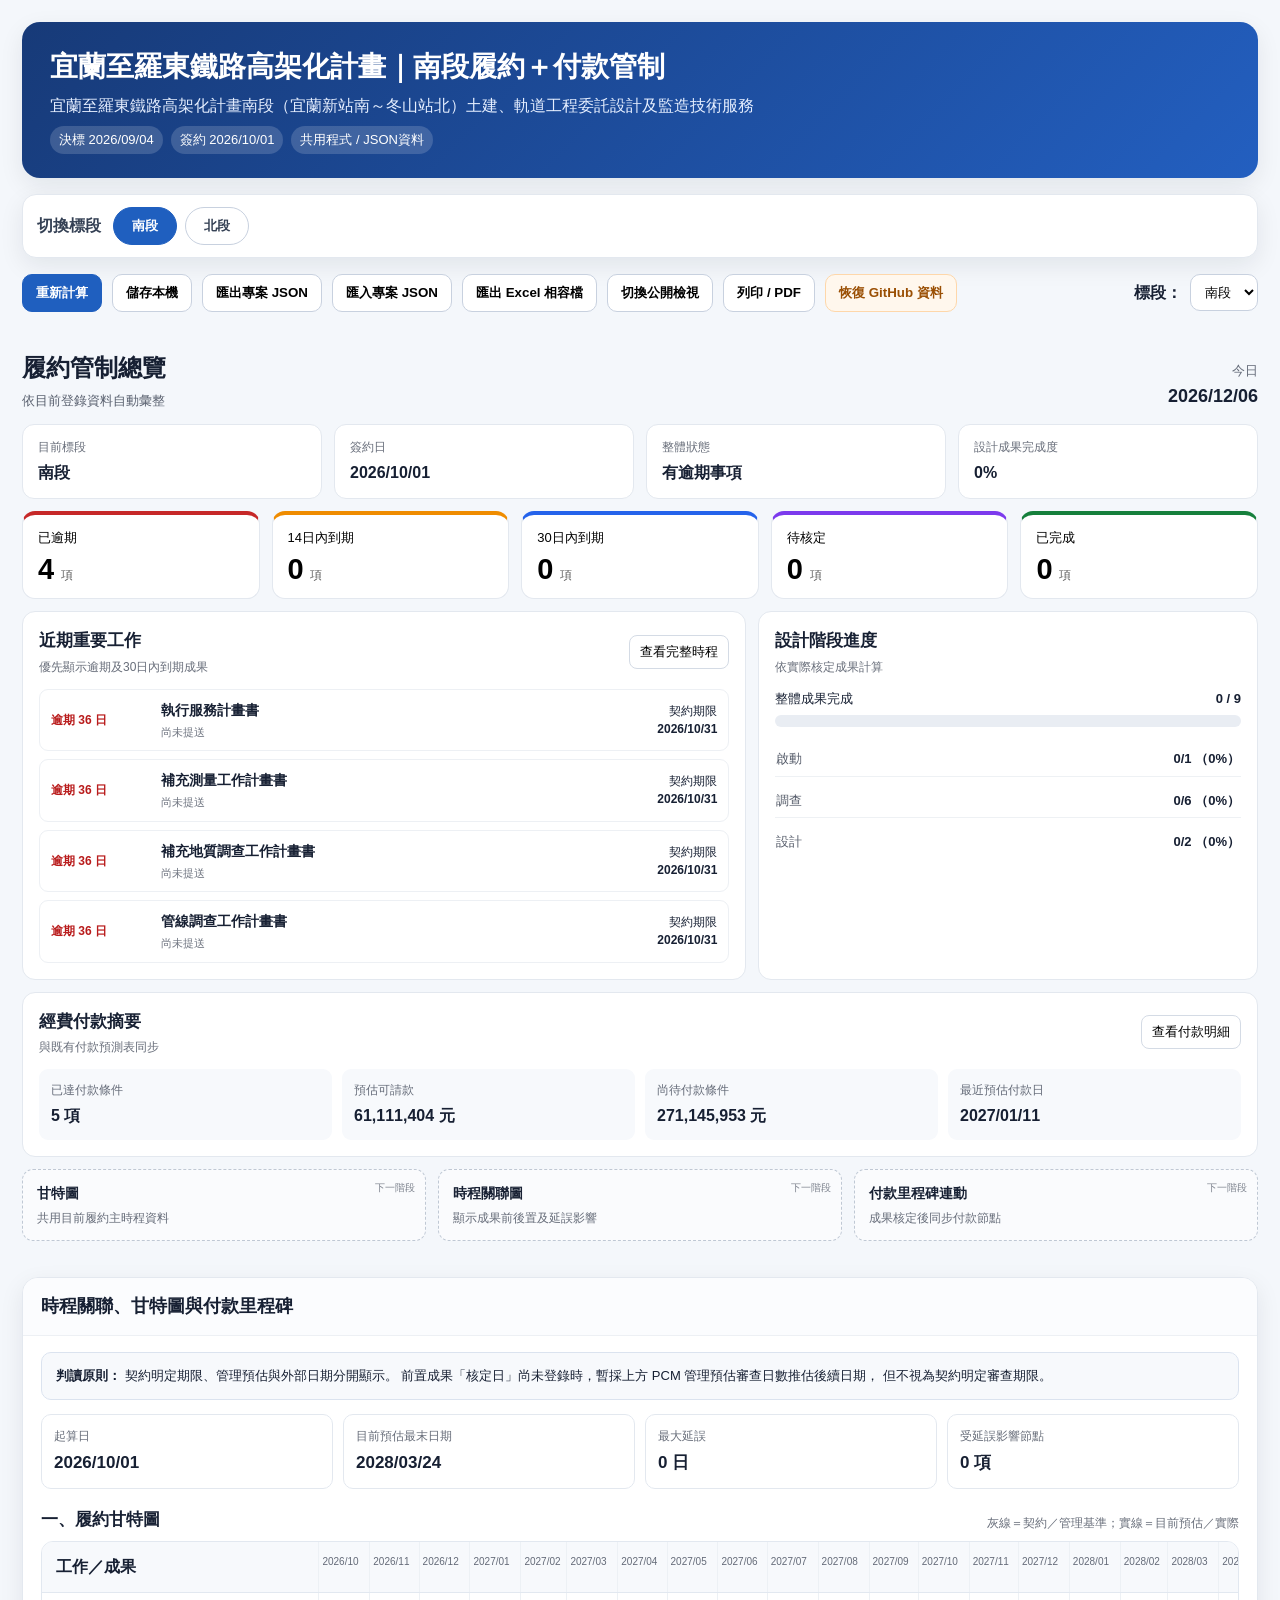
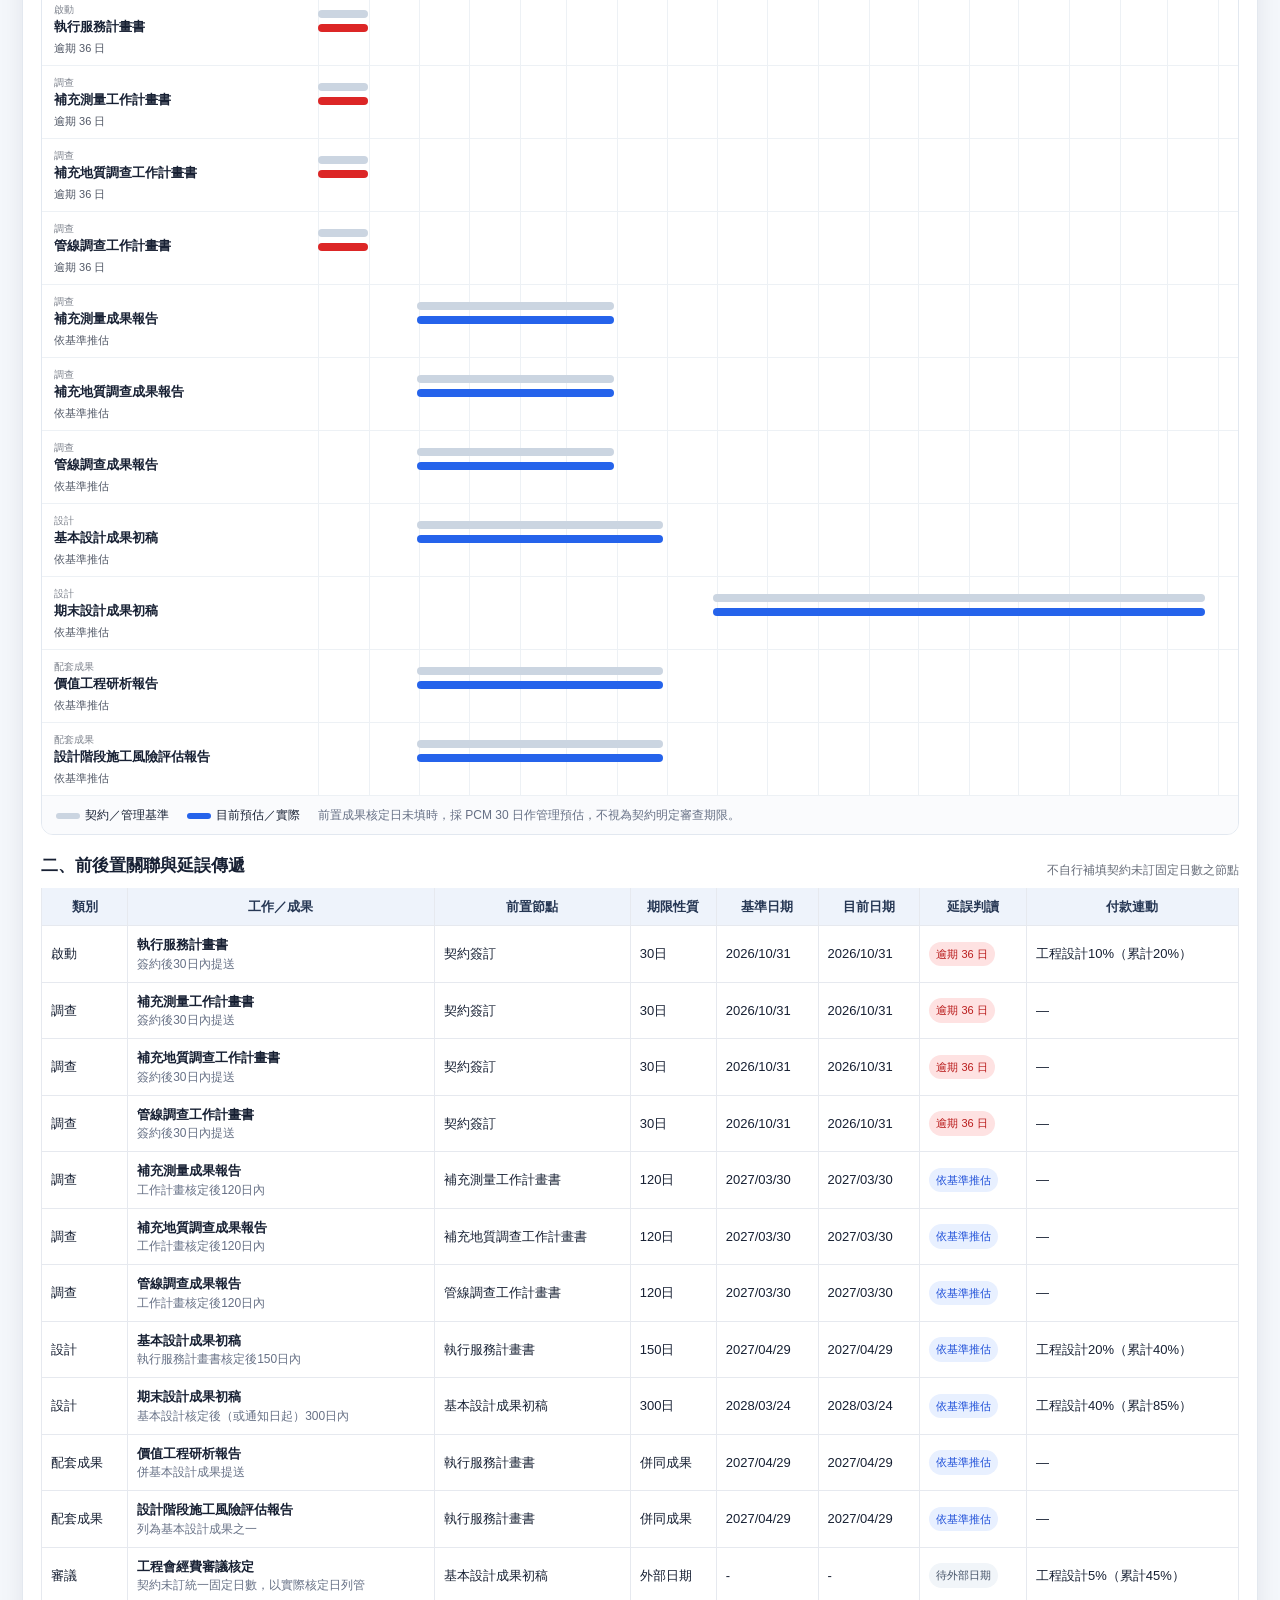
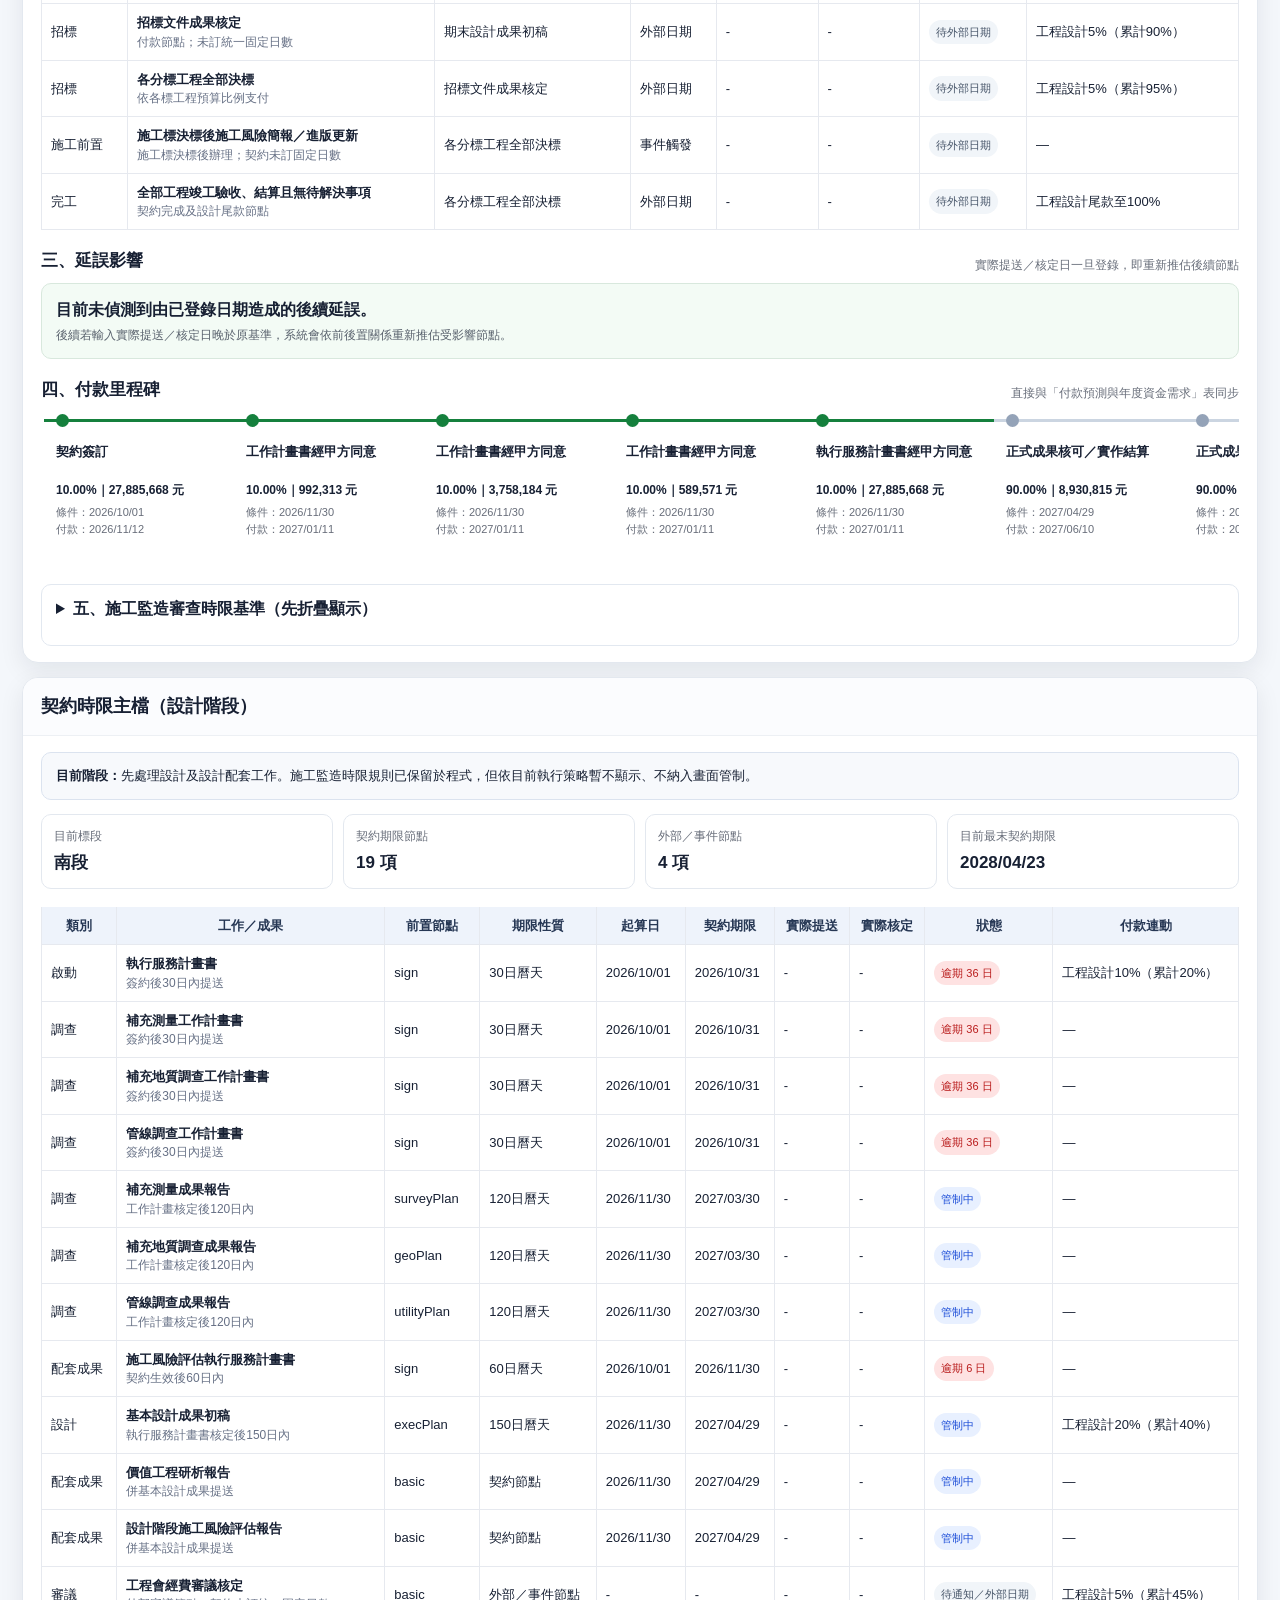
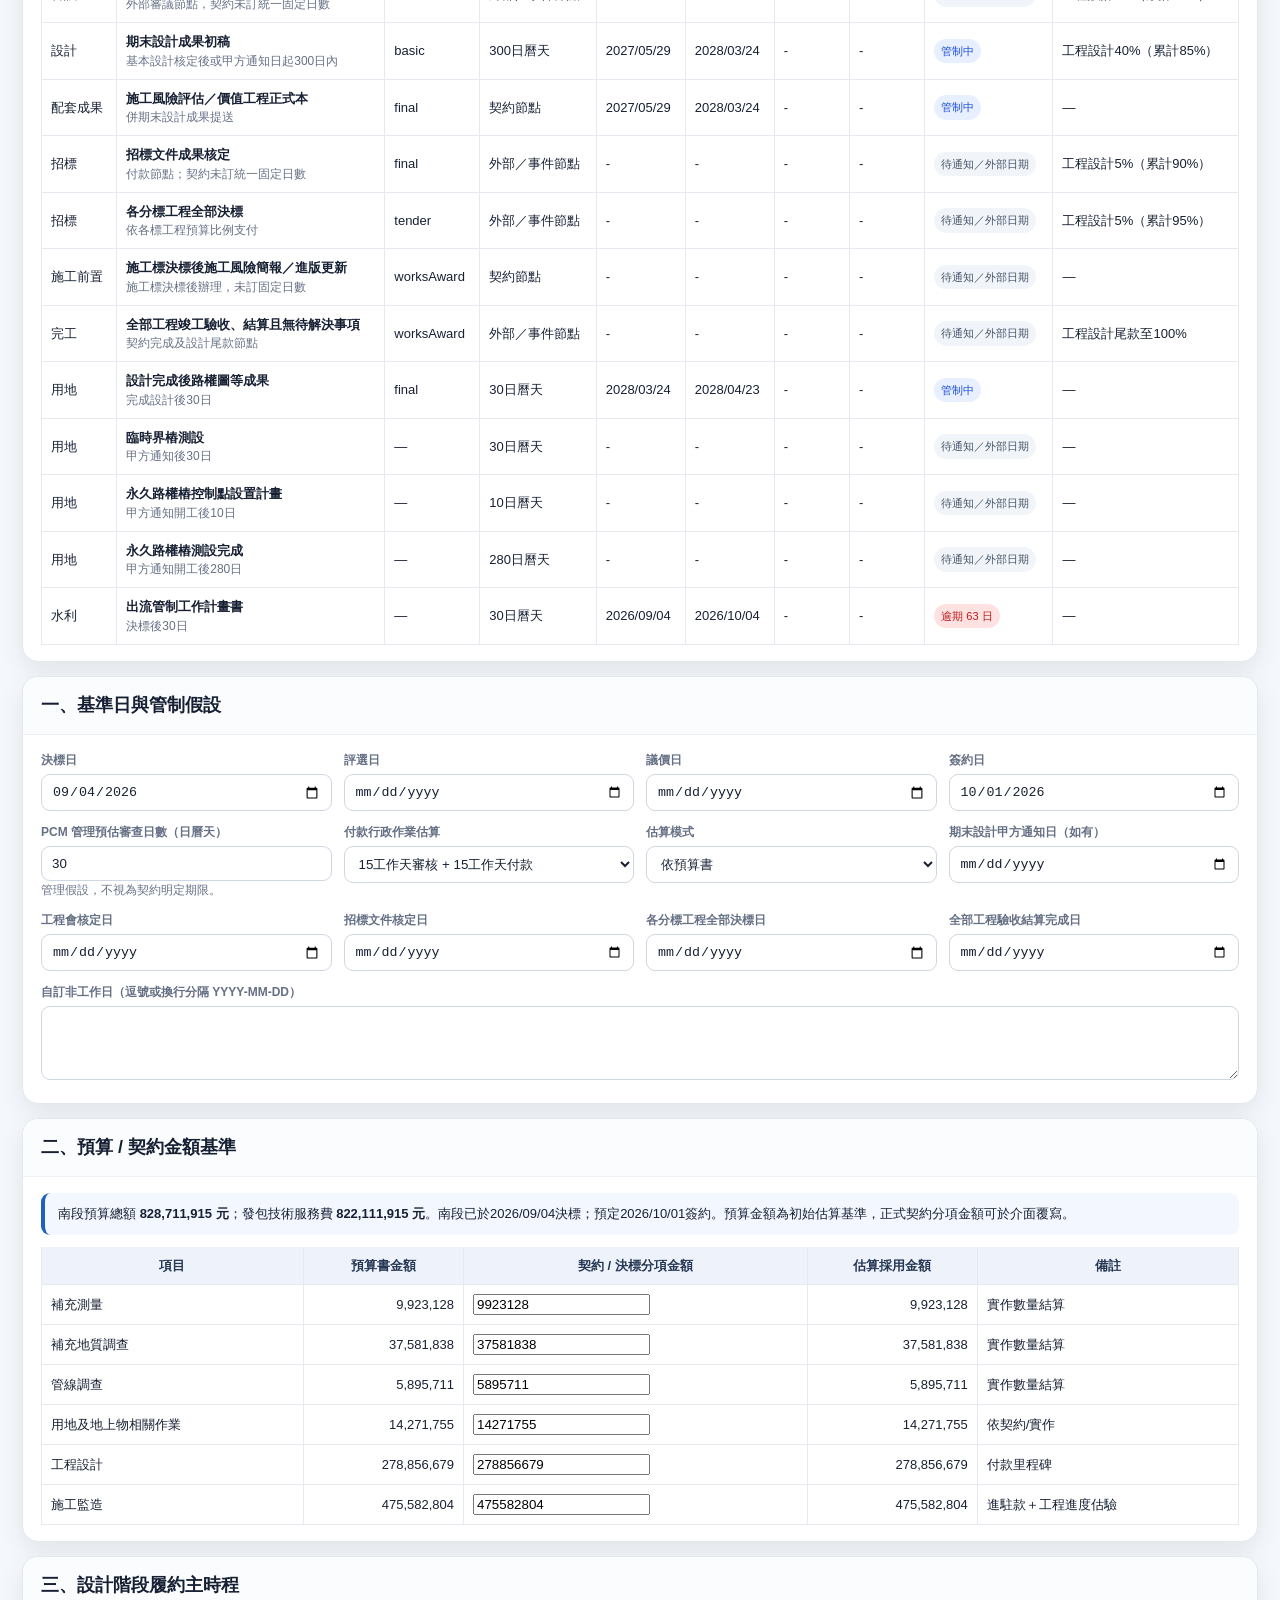
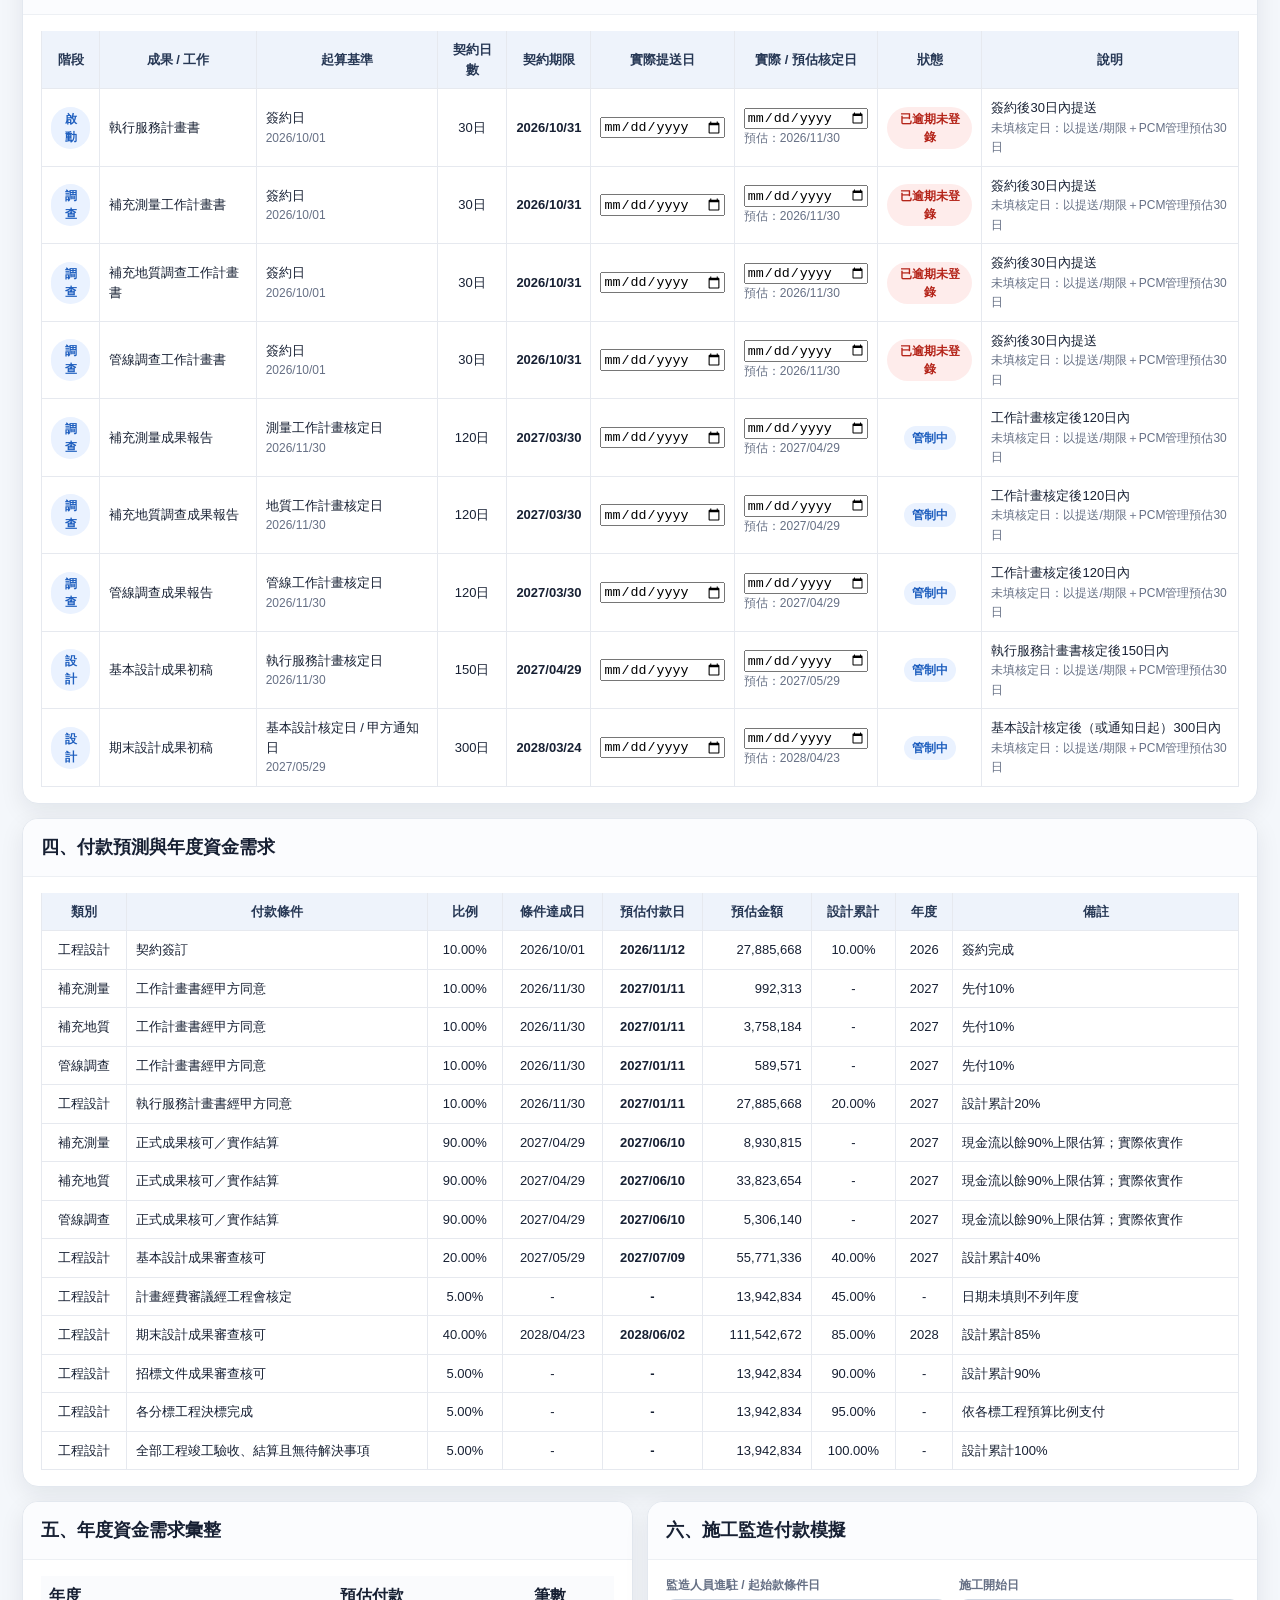
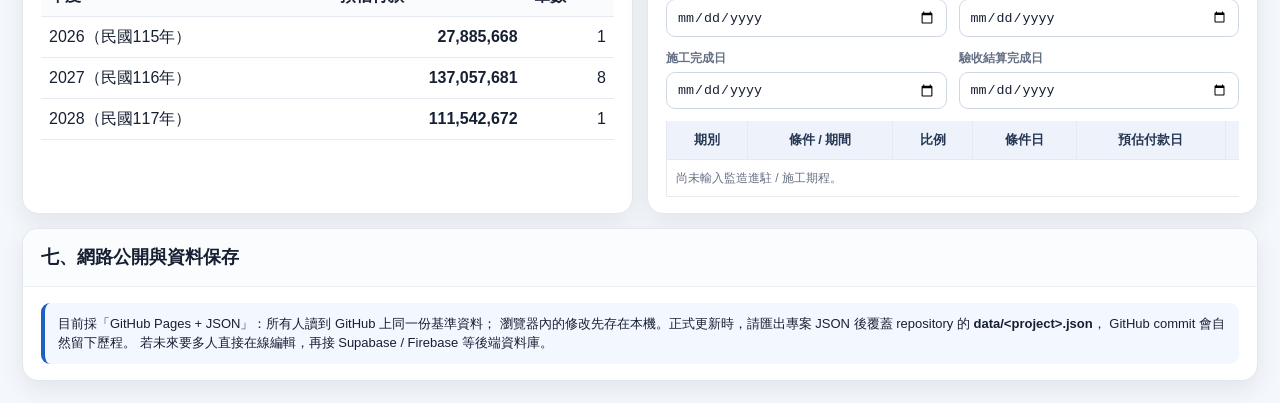
==== commit 4c1f5b30: "第3階段：契約時限主檔 Added a new section for contract rules with relevant details and a table structure. 4. " ====
--- a/index.html
+++ b/index.html
@@ -308,7 +308,25 @@
 
   </div>
 </section>
-
+<!-- 第3階段：契約時限主檔 -->
+<section class="card schedule-control" id="contractRuleControl">
+  <div class="hd"><h2>契約時限主檔（設計階段）</h2></div>
+  <div class="bd">
+    <div class="timeline-note"><b>目前階段：</b>先處理設計及設計配套工作。施工監造時限規則已保留於程式，但依目前執行策略暫不顯示、不納入畫面管制。</div>
+    <div class="timeline-kpis">
+      <div><span>目前標段</span><b id="r3ProjectName">-</b></div>
+      <div><span>契約期限節點</span><b id="r3RuleCount">0 項</b></div>
+      <div><span>外部／事件節點</span><b id="r3ExternalCount">0 項</b></div>
+      <div><span>目前最末契約期限</span><b id="r3LastDue">-</b></div>
+    </div>
+    <div class="scroll">
+      <table class="tbl dependency-table" id="contractRuleTable">
+        <thead><tr><th>類別</th><th>工作／成果</th><th>前置節點</th><th>期限性質</th><th>起算日</th><th>契約期限</th><th>實際提送</th><th>實際核定</th><th>狀態</th><th>付款連動</th></tr></thead>
+        <tbody></tbody>
+      </table>
+    </div>
+  </div>
+</section>
 
     <!-- 一、基準日 -->
     <section class="card">
@@ -619,6 +637,8 @@
 </div>
 
 <script src="app.js"></script>
+<script src="rules.js"></script>
 <script src="stage2.js"></script>
+<script src="stage3.js"></script>
 </body>
 </html>
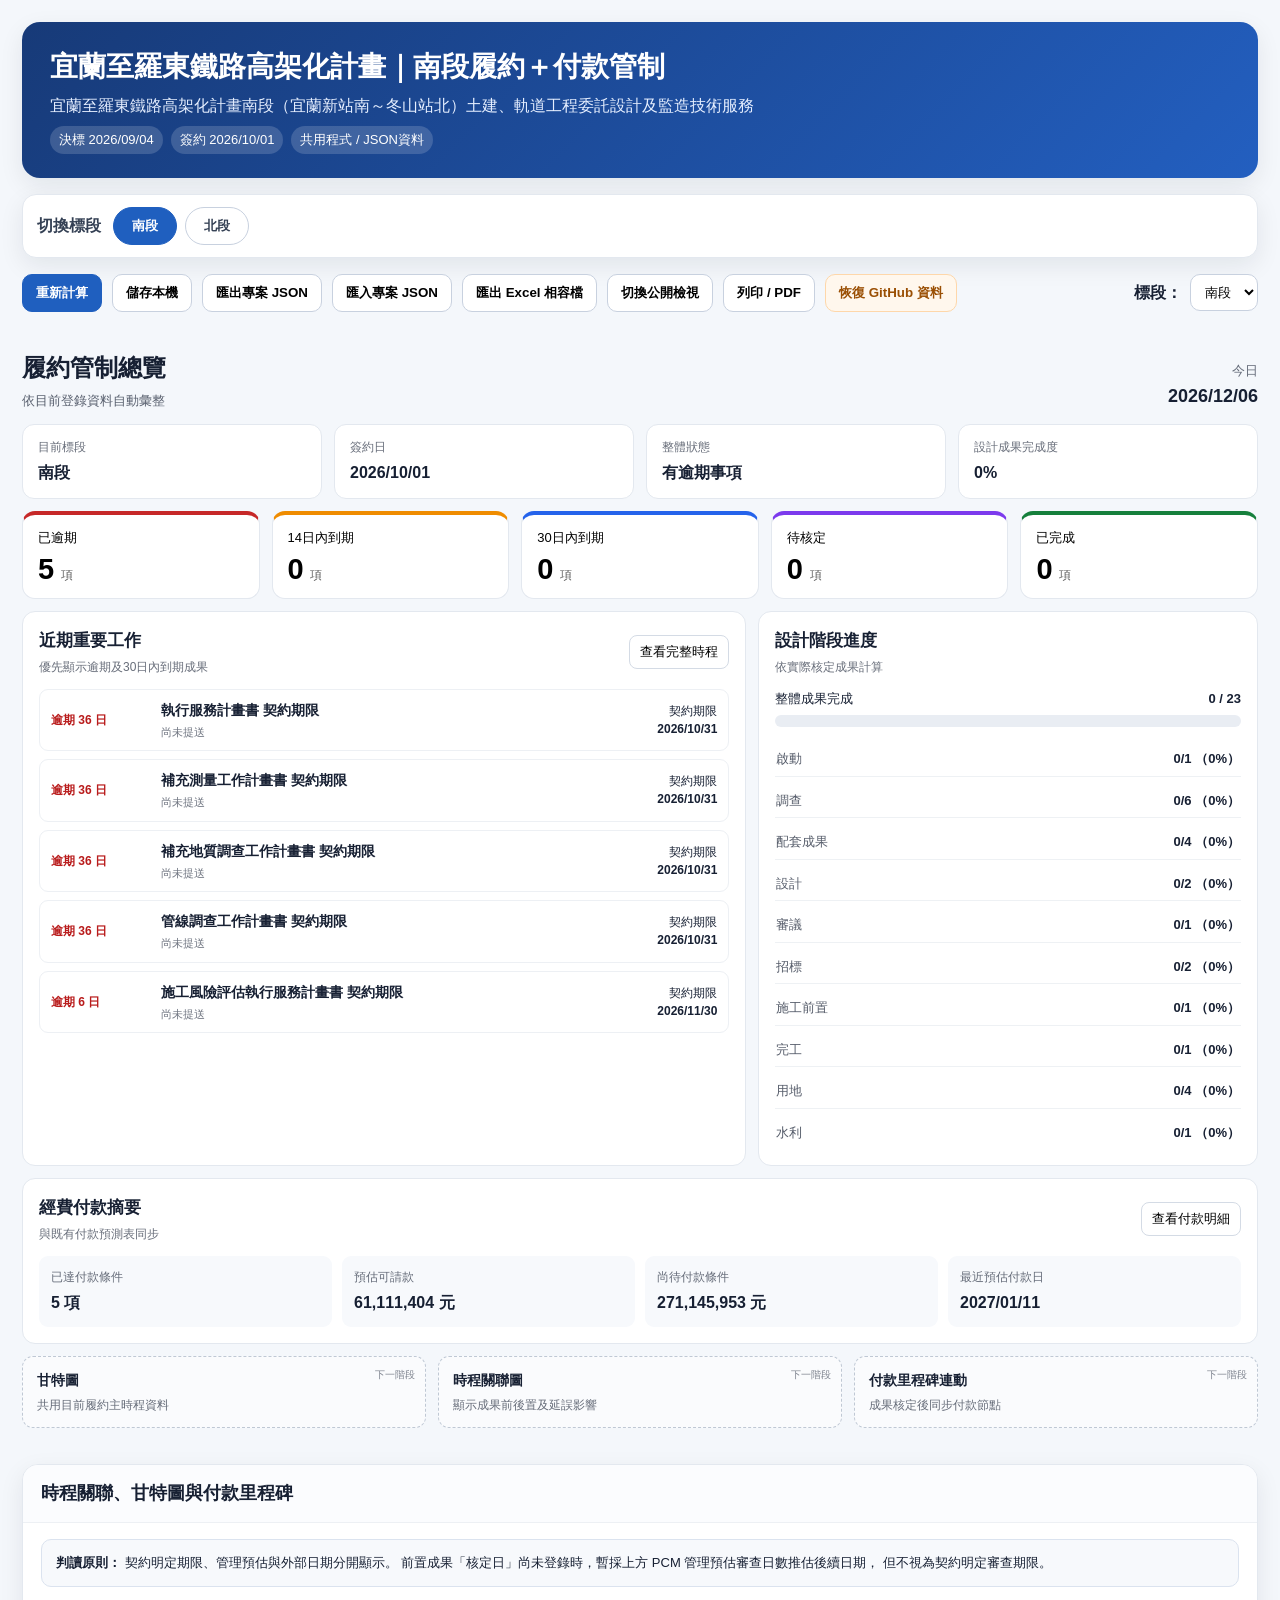
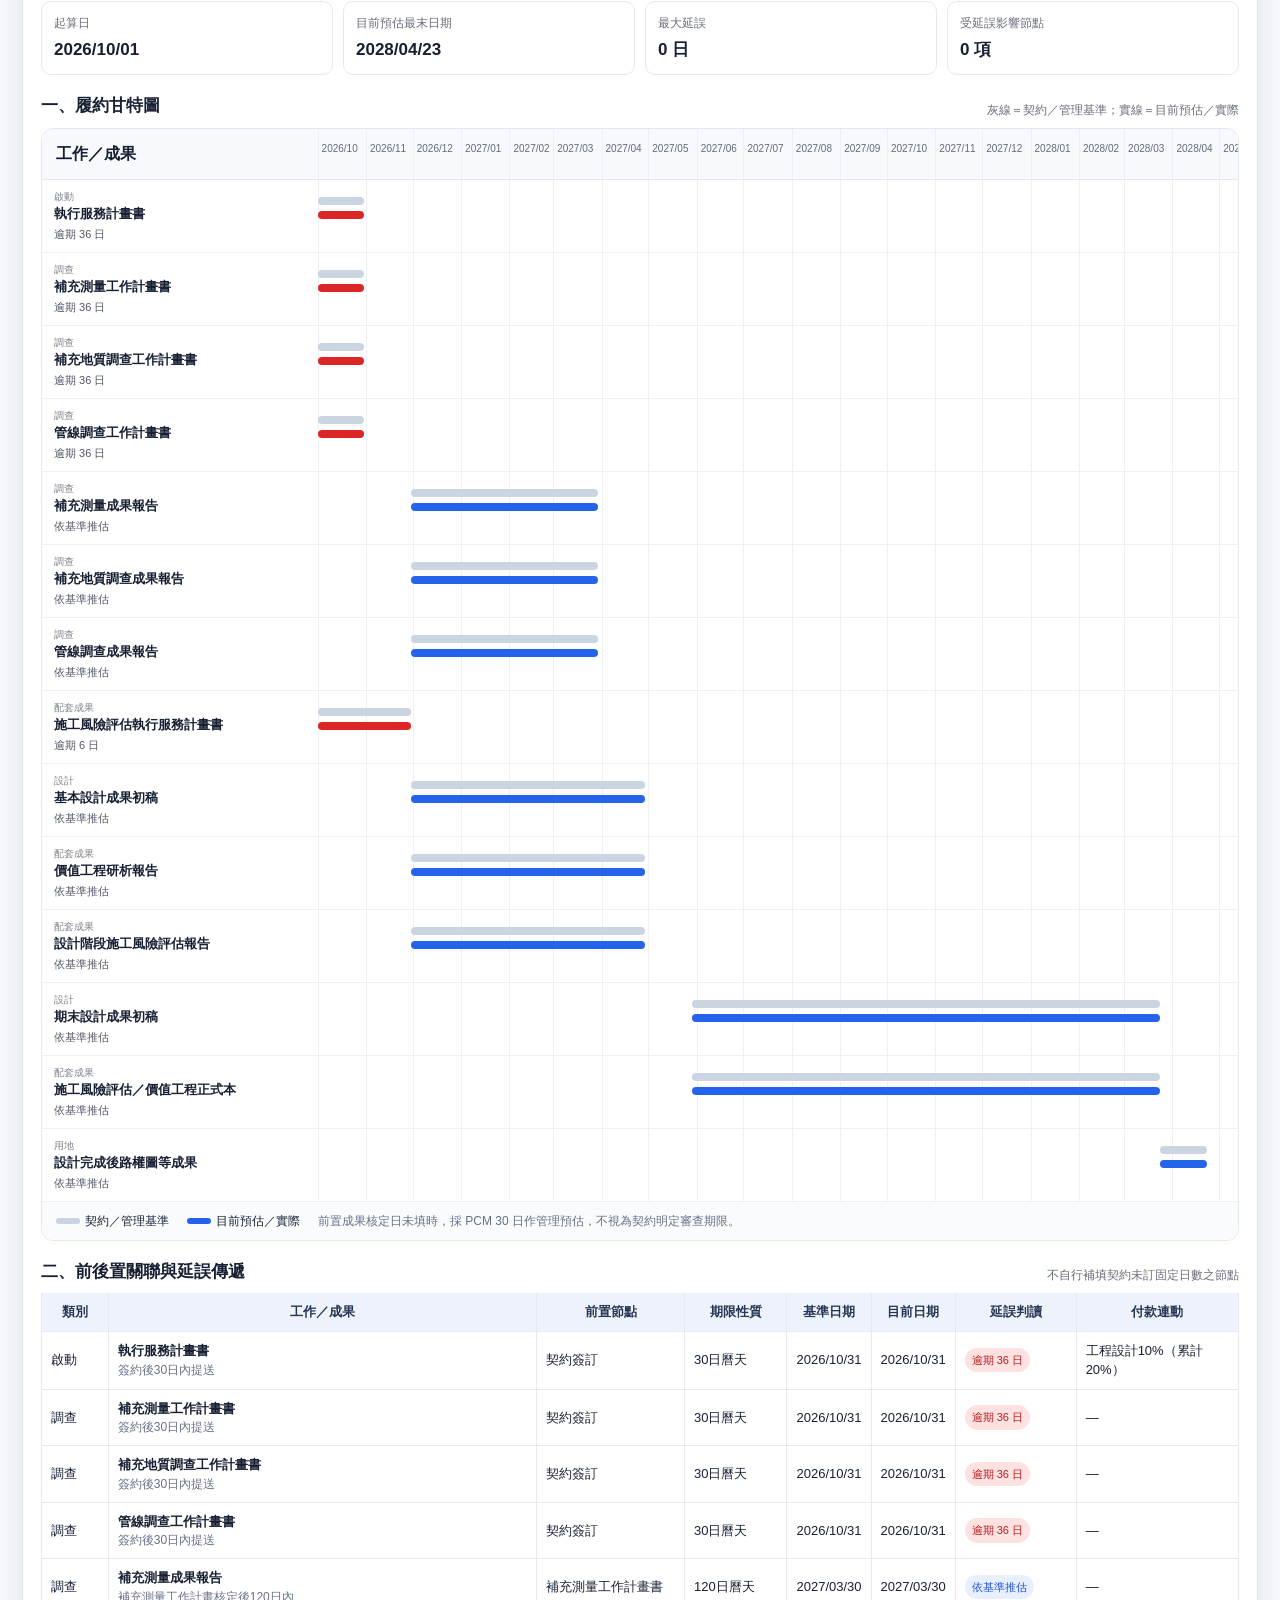
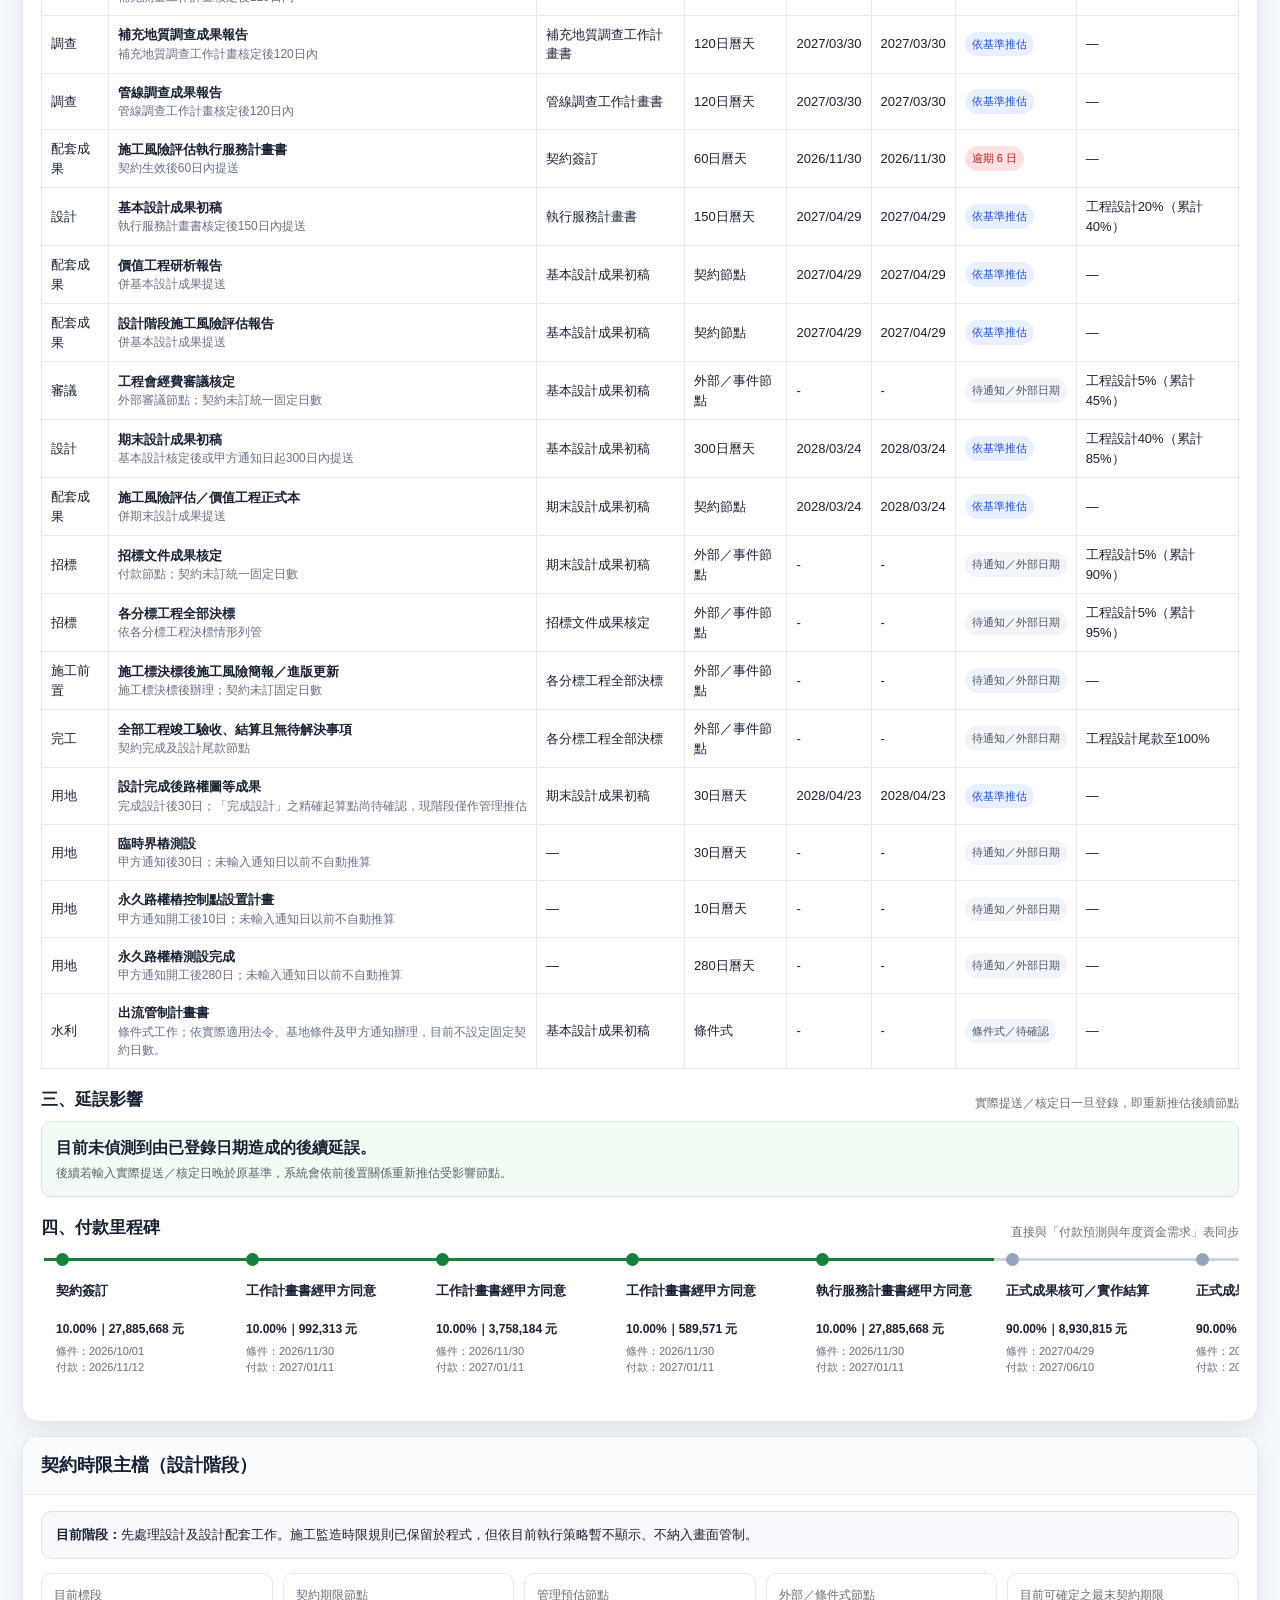
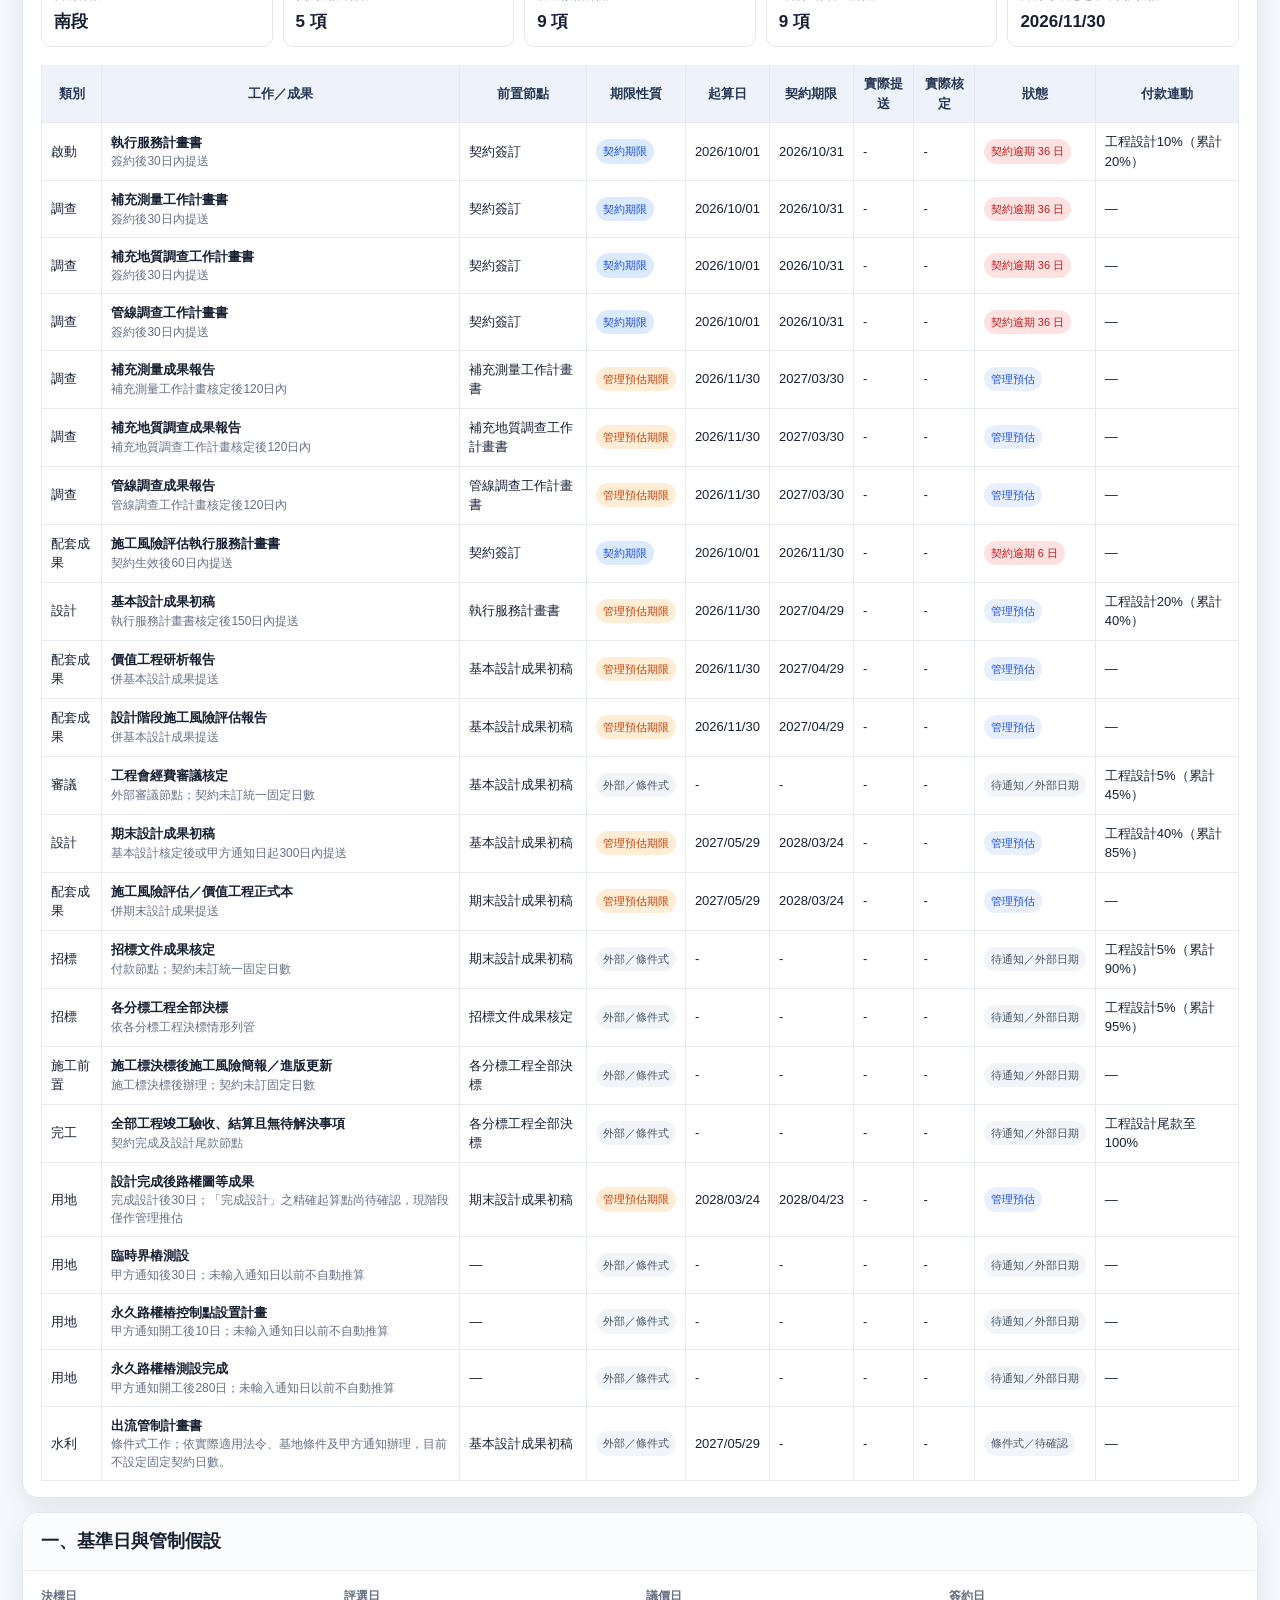
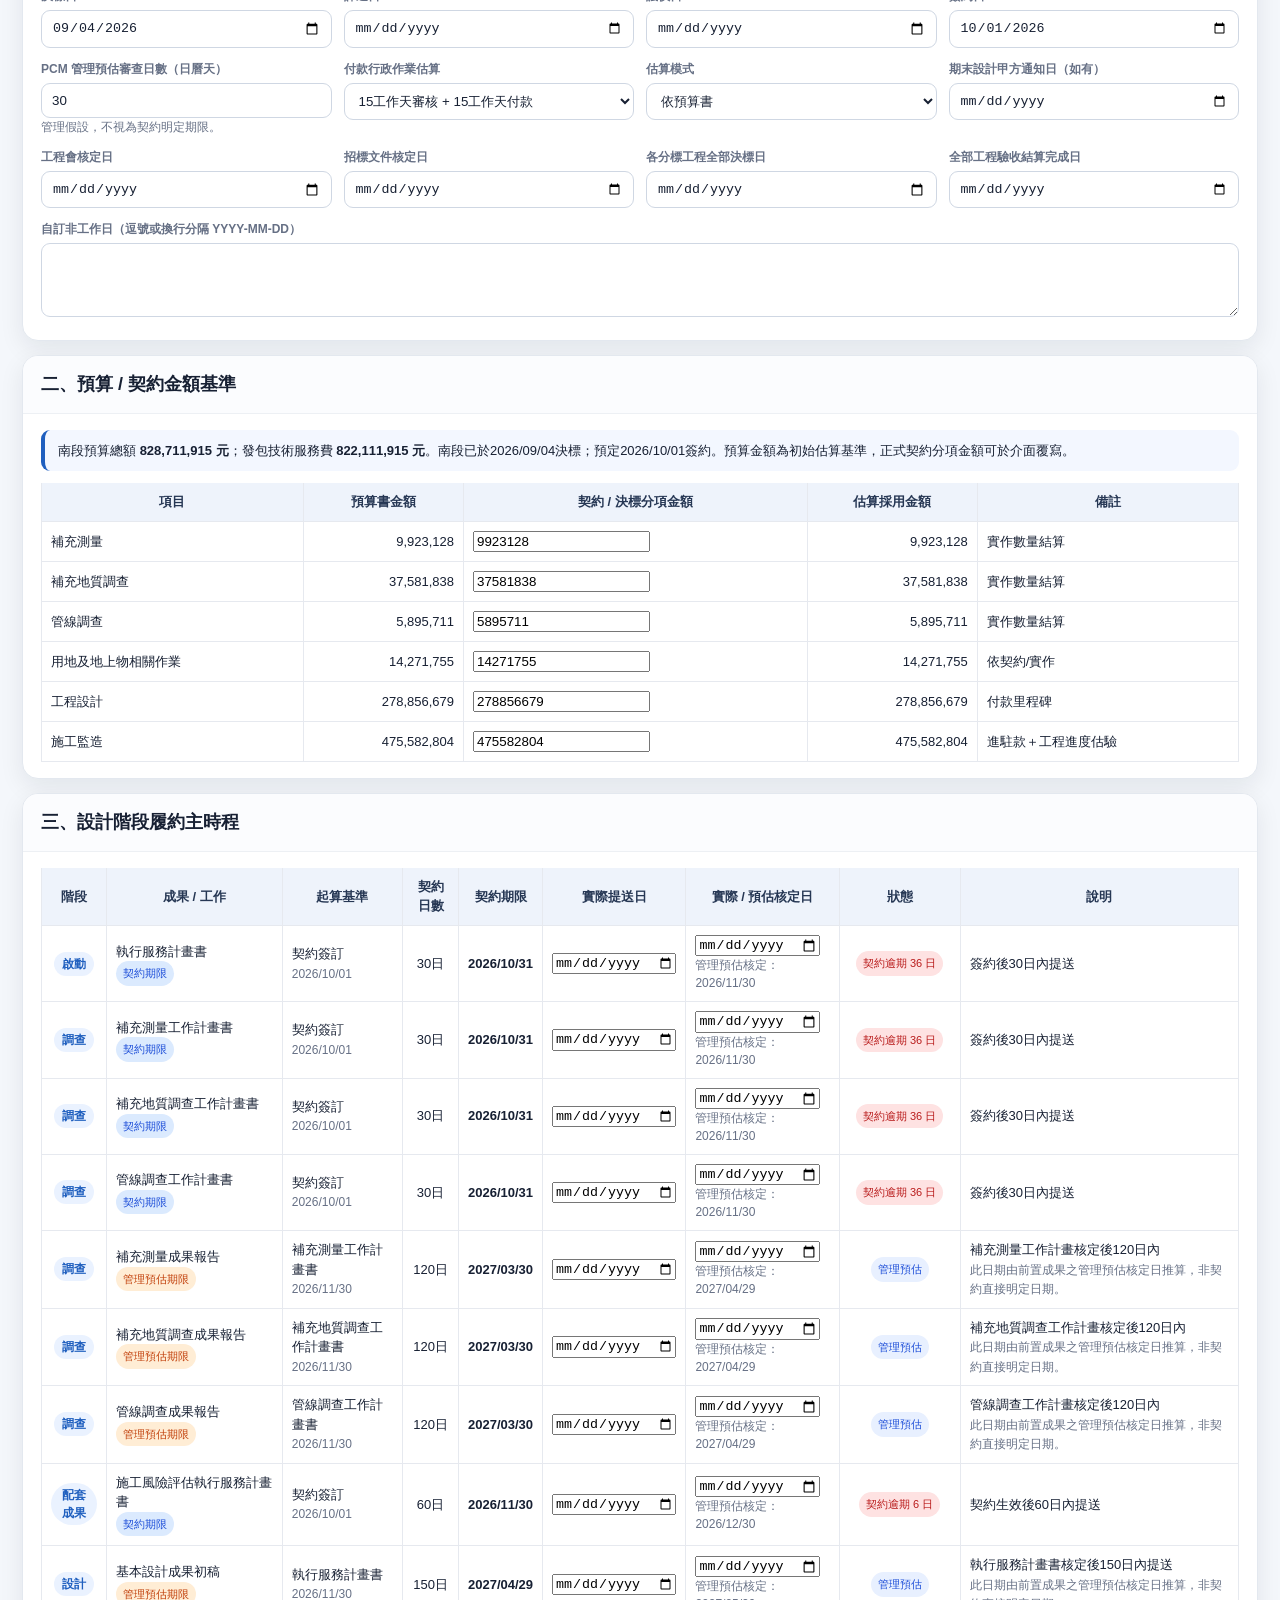
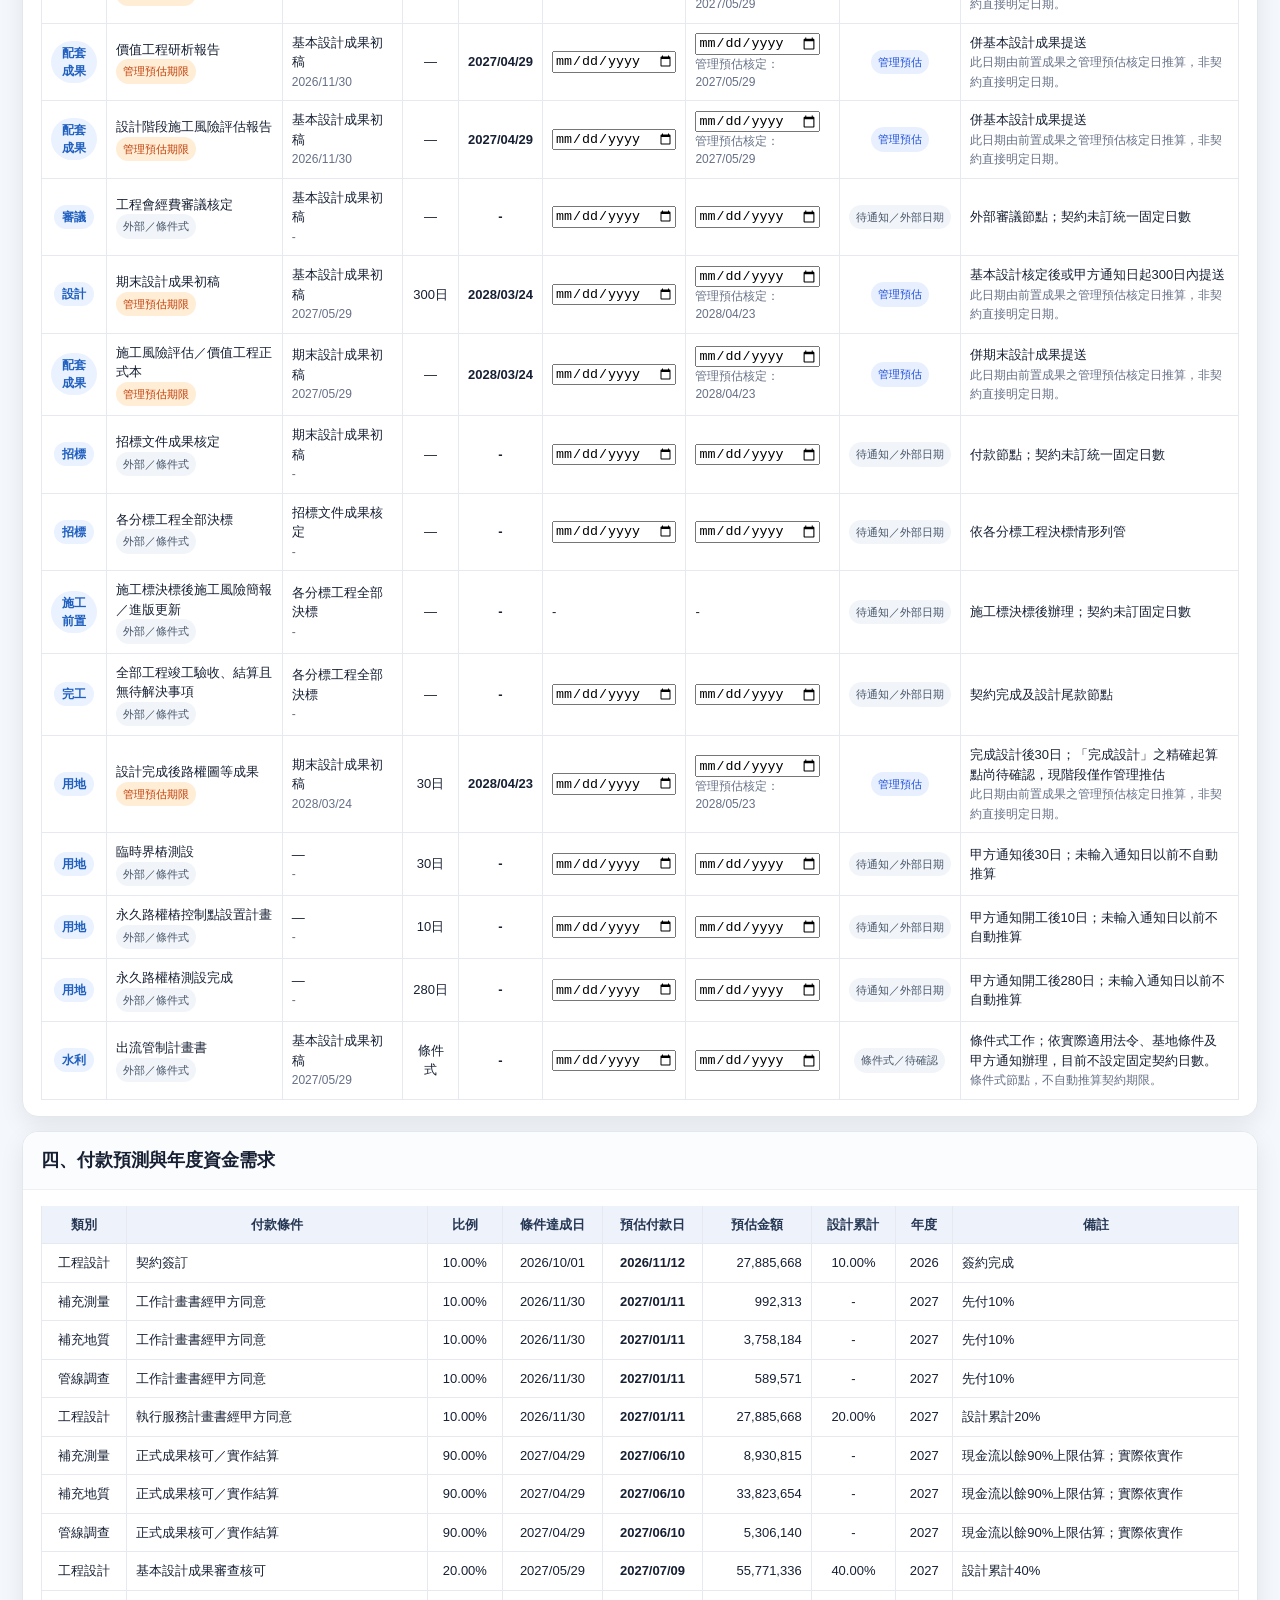
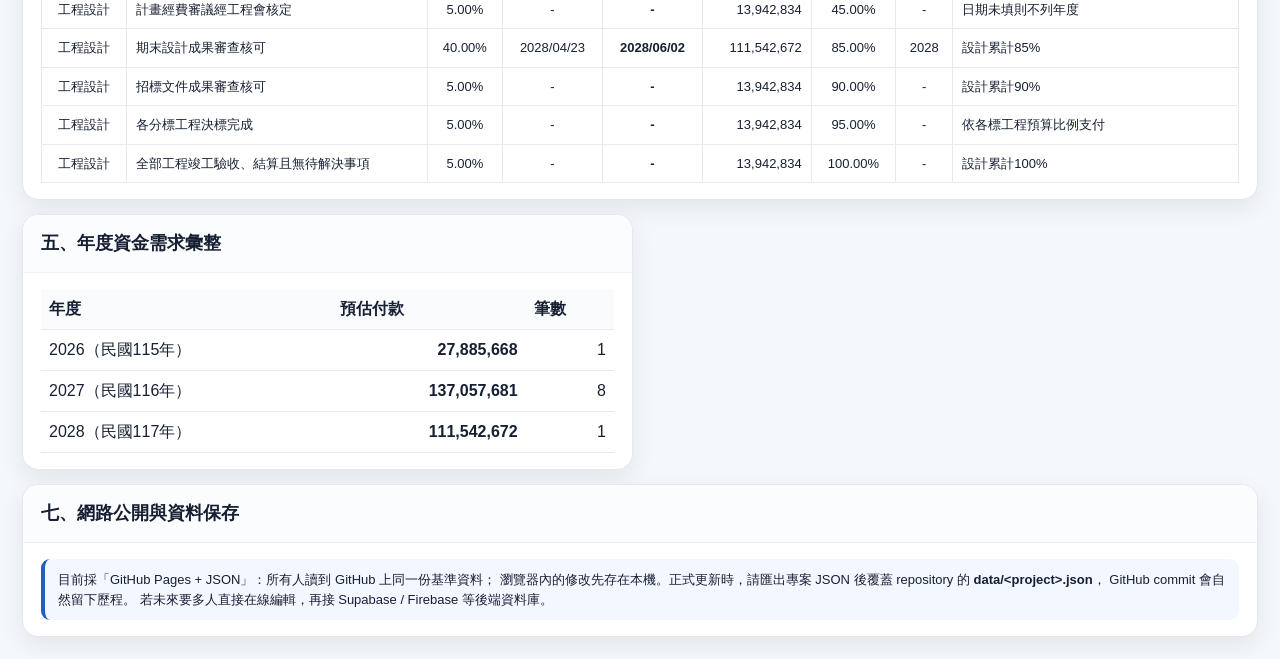
==== commit 8b54a1e8: "Add stage3-kpi-print-fix.js script to index.html 新增 stage3-kpi-print-fix.js 預期： 南段：契約期限5、管理預估9、外部條" ====
--- a/index.html
+++ b/index.html
@@ -640,5 +640,6 @@
 <script src="rules.js"></script>
 <script src="stage2.js"></script>
 <script src="stage3.js"></script>
+<script src="stage3-kpi-print-fix.js"></script>
 </body>
 </html>
--- a/timeline.css
+++ b/timeline.css
@@ -24,3 +24,23 @@
 .supervision-details{margin-top:18px;border:1px solid #e2e8f0;border-radius:10px;padding:0 12px 12px}.supervision-details summary{cursor:pointer;font-weight:700;padding:12px 2px}#supervisionRuleTable{min-width:850px}
 @media(max-width:900px){.timeline-kpis{grid-template-columns:1fr 1fr}.gantt-axis,.gantt-row{grid-template-columns:190px 1fr}}
 @media(max-width:600px){.gantt-axis,.gantt-row{grid-template-columns:150px 650px}.gantt-chart{overflow-x:auto}.timeline-title{display:block}.timeline-title span{display:block;margin-top:4px}.delay-item{grid-template-columns:1fr 70px}.delay-item small{grid-column:1/-1;text-align:left}}
+.deadline-contract{background:#dbeafe;color:#1d4ed8}
+.deadline-management{background:#ffedd5;color:#c2410c}
+.deadline-external{background:#f1f5f9;color:#475569}
+@media print{
+  *{-webkit-print-color-adjust:exact !important;print-color-adjust:exact !important}
+  .gantt-bar.baseline{background:#cbd5e1 !important;opacity:1 !important}
+  .gantt-bar.forecast{background:#2563eb !important;opacity:1 !important}
+  .gantt-bar.forecast.tl-danger{background:#dc2626 !important}
+  .gantt-bar.forecast.tl-warning{background:#d97706 !important}
+  .gantt-bar.forecast.tl-done{background:#15803d !important}
+  .gantt-milestone{background:#64748b !important}
+  .gantt-milestone.tl-danger{background:#dc2626 !important}
+  .gantt-milestone.tl-done{background:#15803d !important}
+  .deadline-contract{background:#dbeafe !important;color:#1d4ed8 !important}
+  .deadline-management{background:#ffedd5 !important;color:#c2410c !important}
+  .deadline-external{background:#f1f5f9 !important;color:#475569 !important}
+}
+#contractRuleControl .timeline-kpis{grid-template-columns:repeat(5,1fr)}
+@media(max-width:1100px){#contractRuleControl .timeline-kpis{grid-template-columns:repeat(3,1fr)}}
+@media(max-width:700px){#contractRuleControl .timeline-kpis{grid-template-columns:1fr 1fr}}
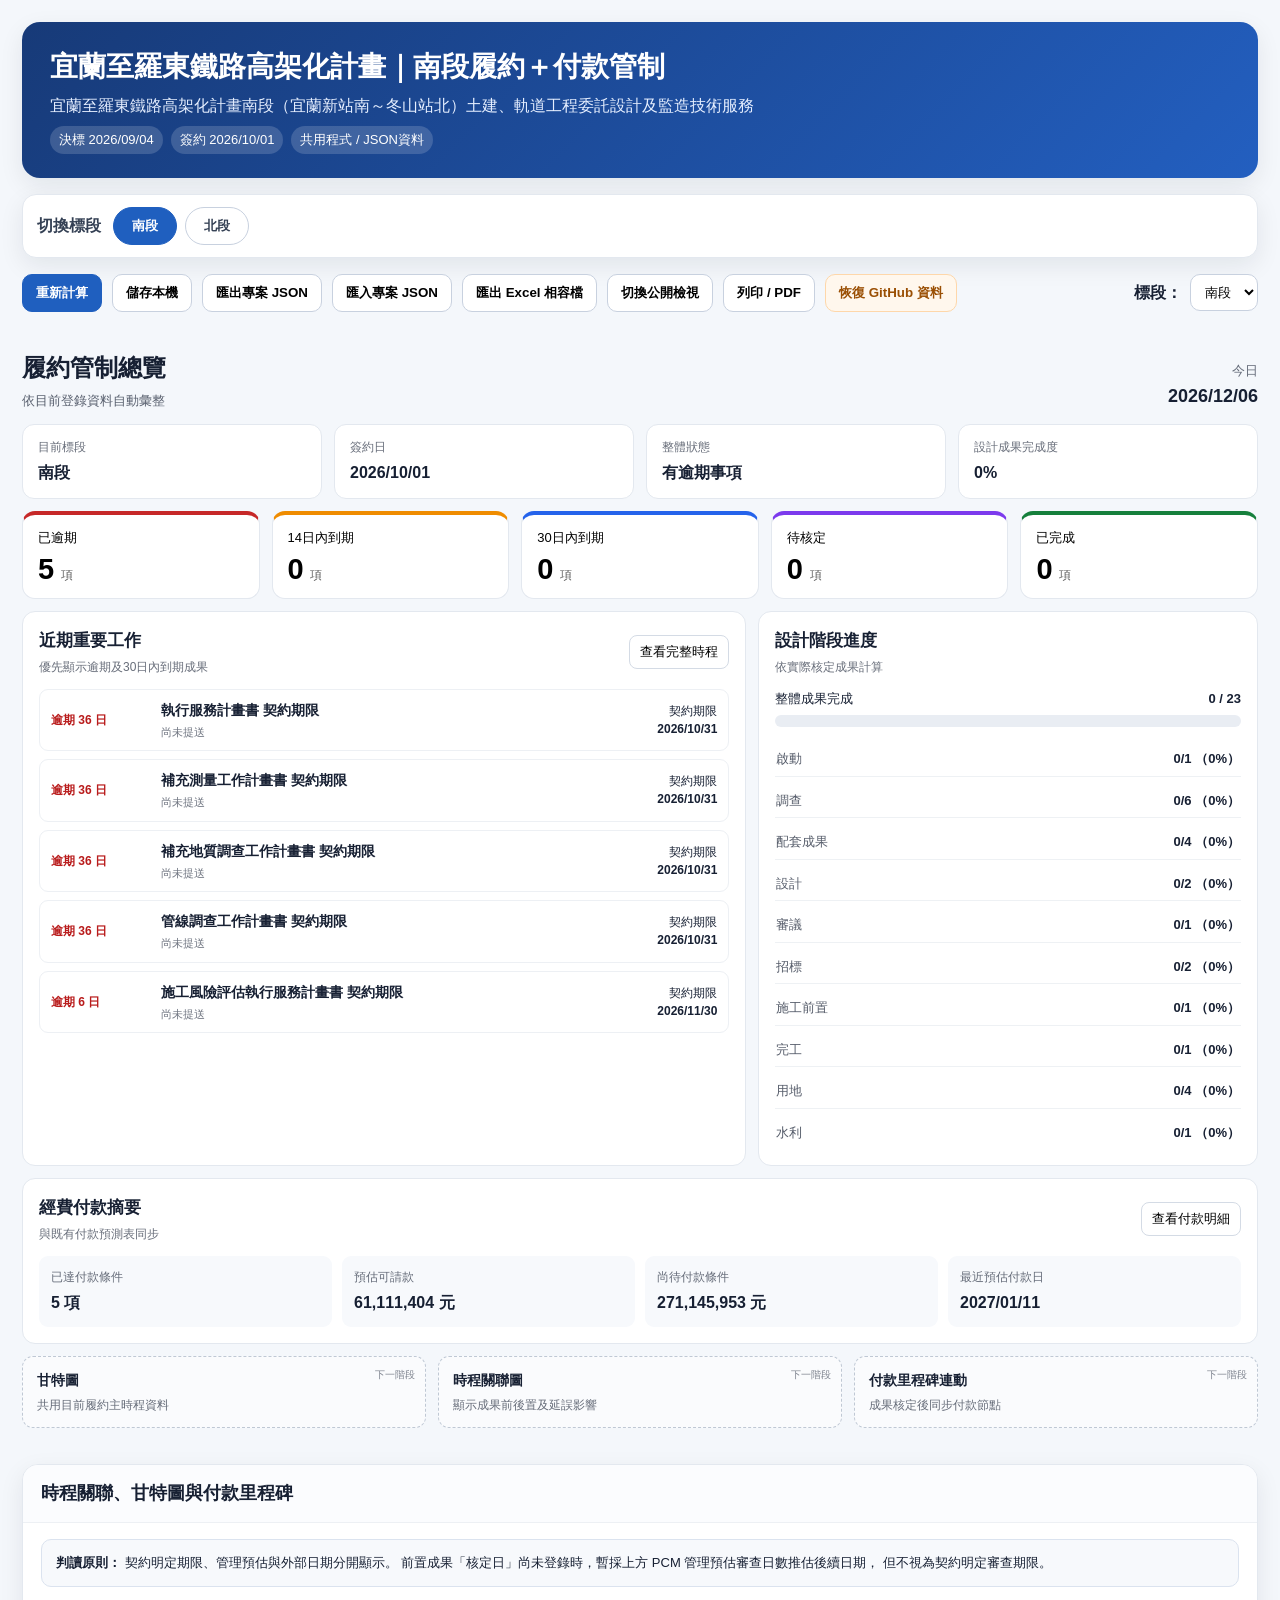
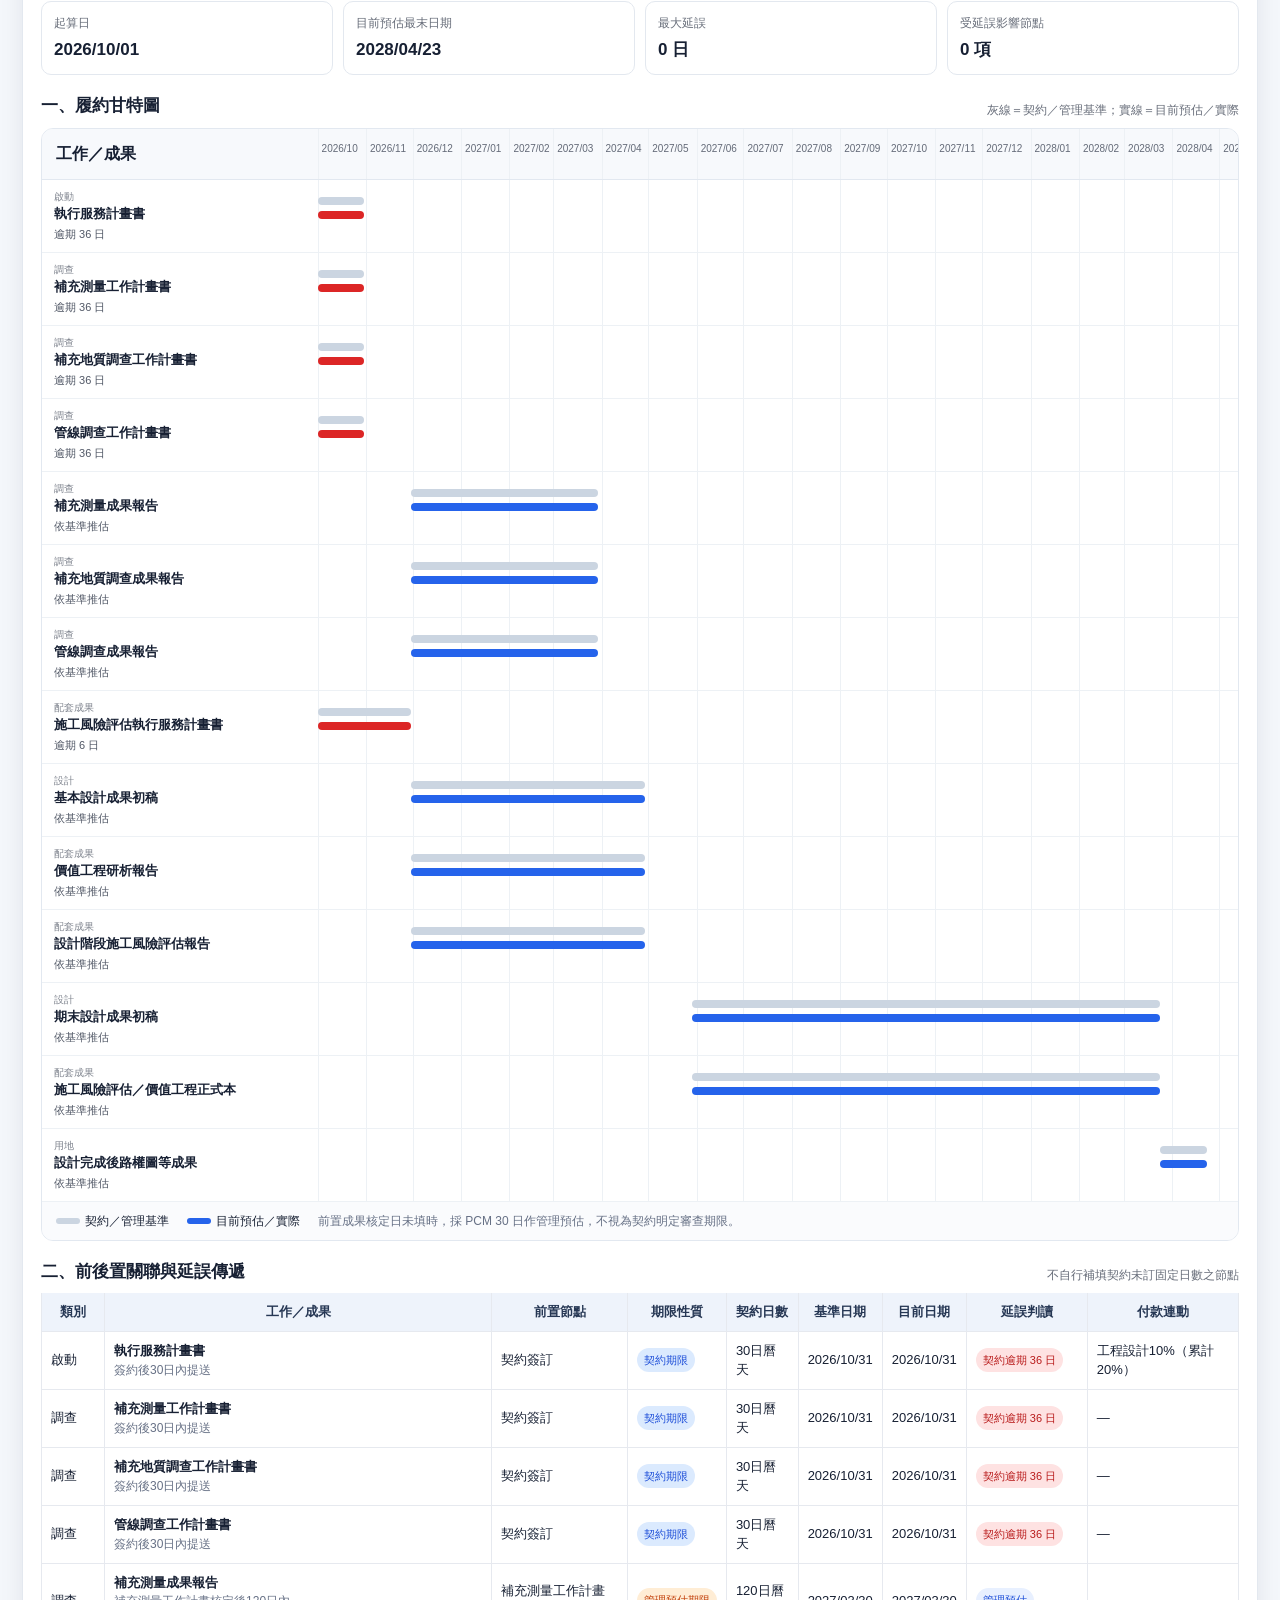
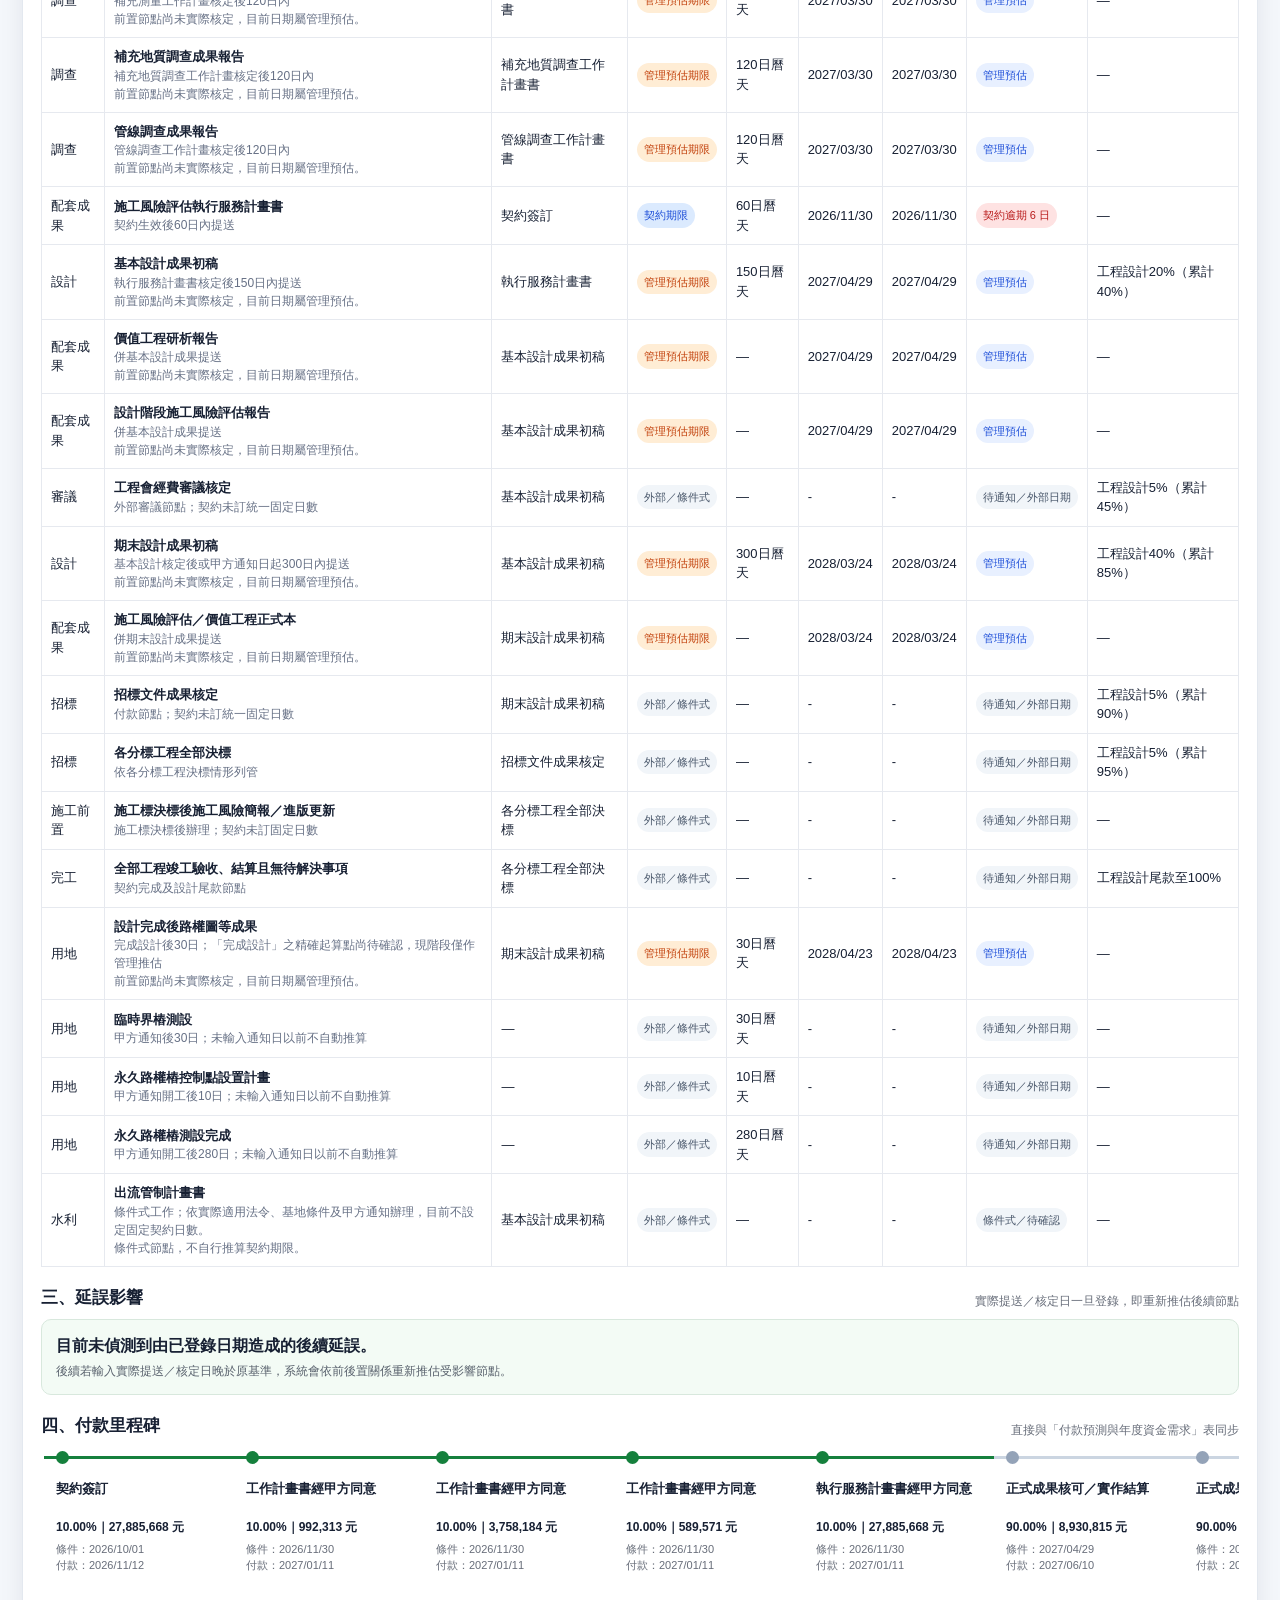
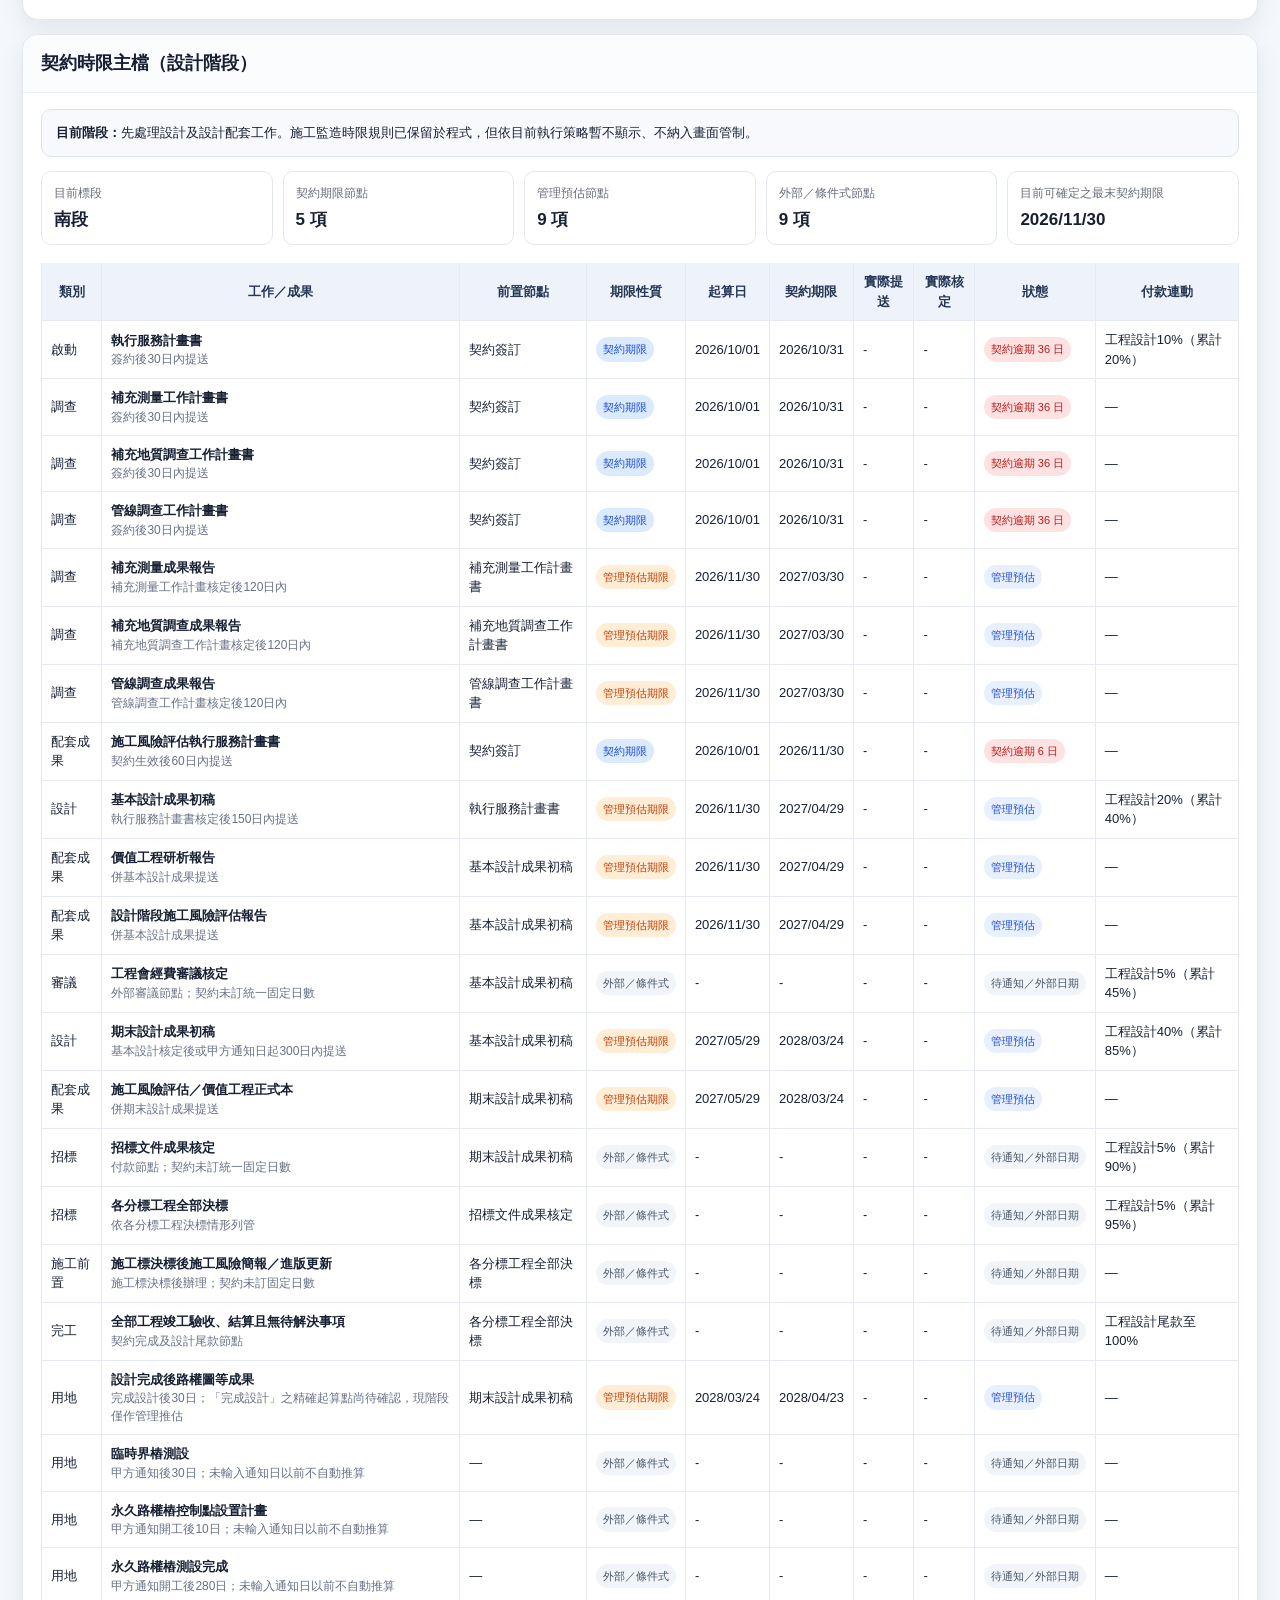
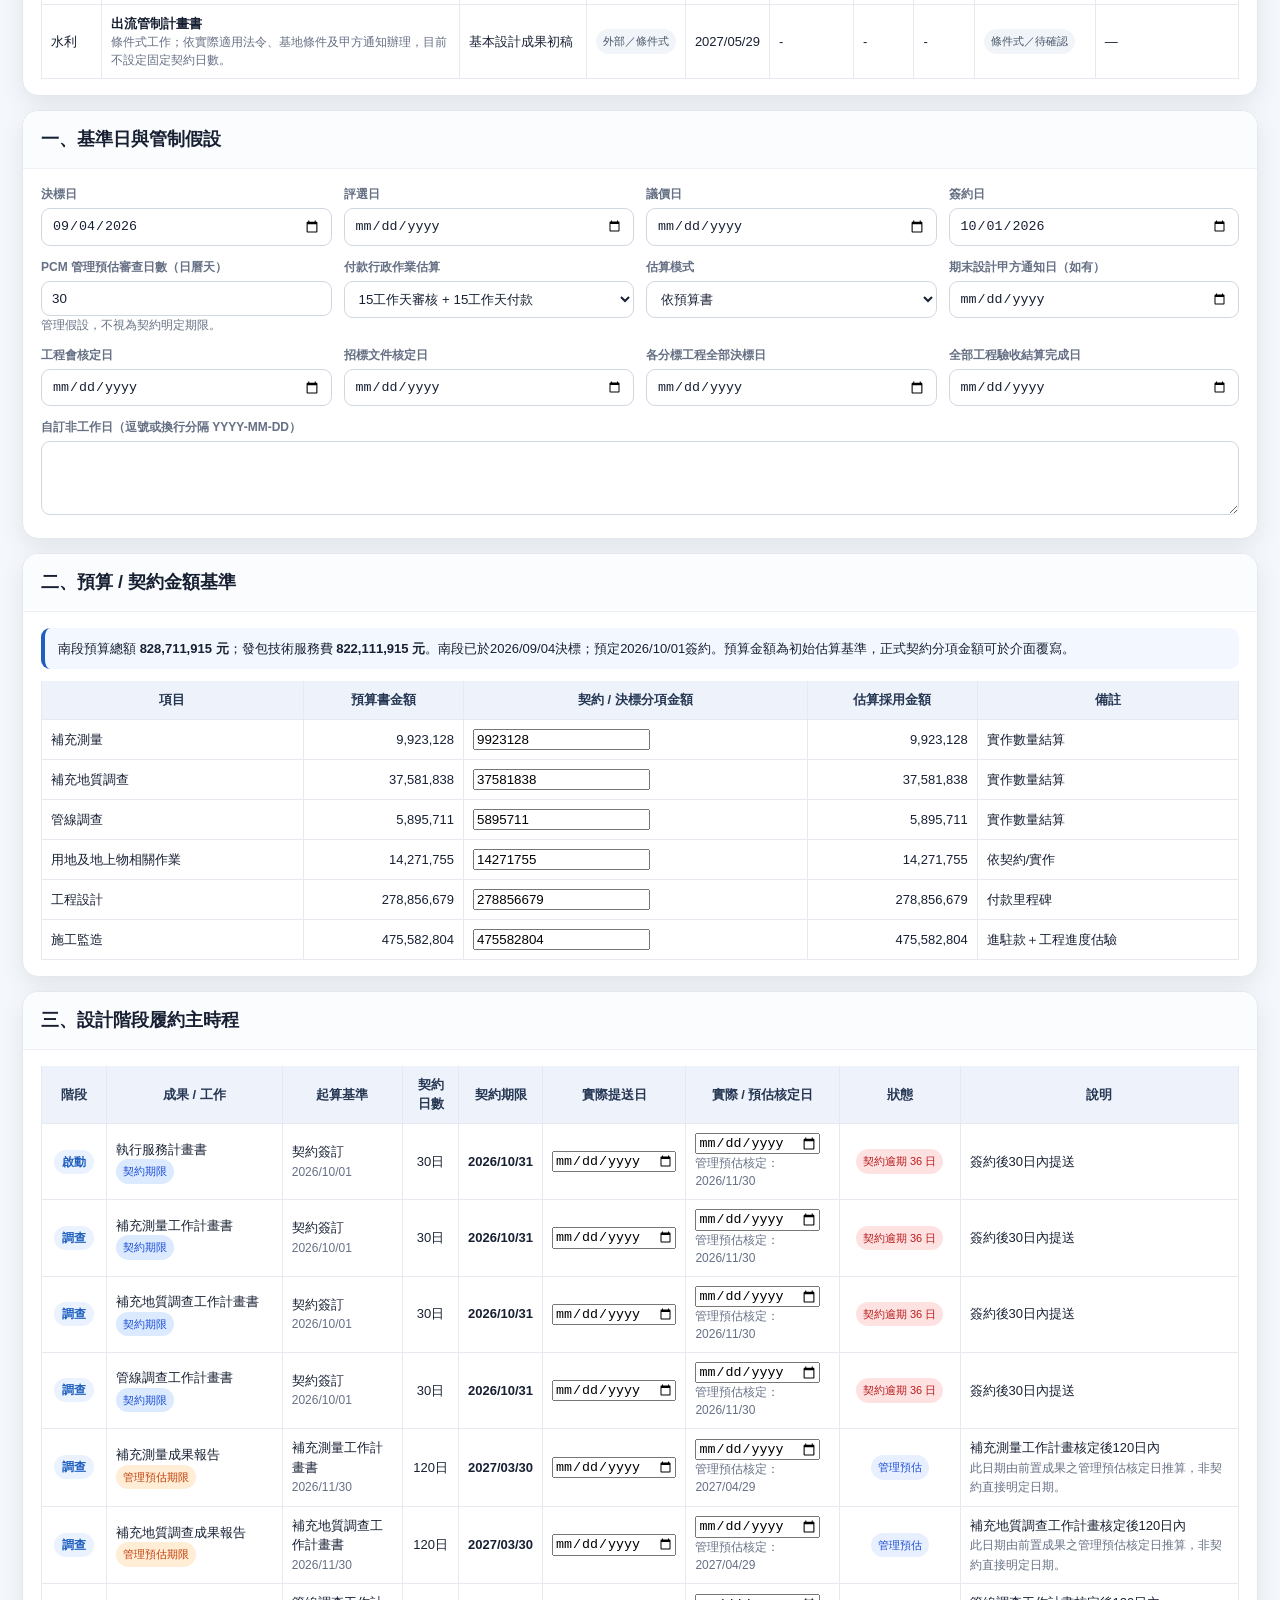
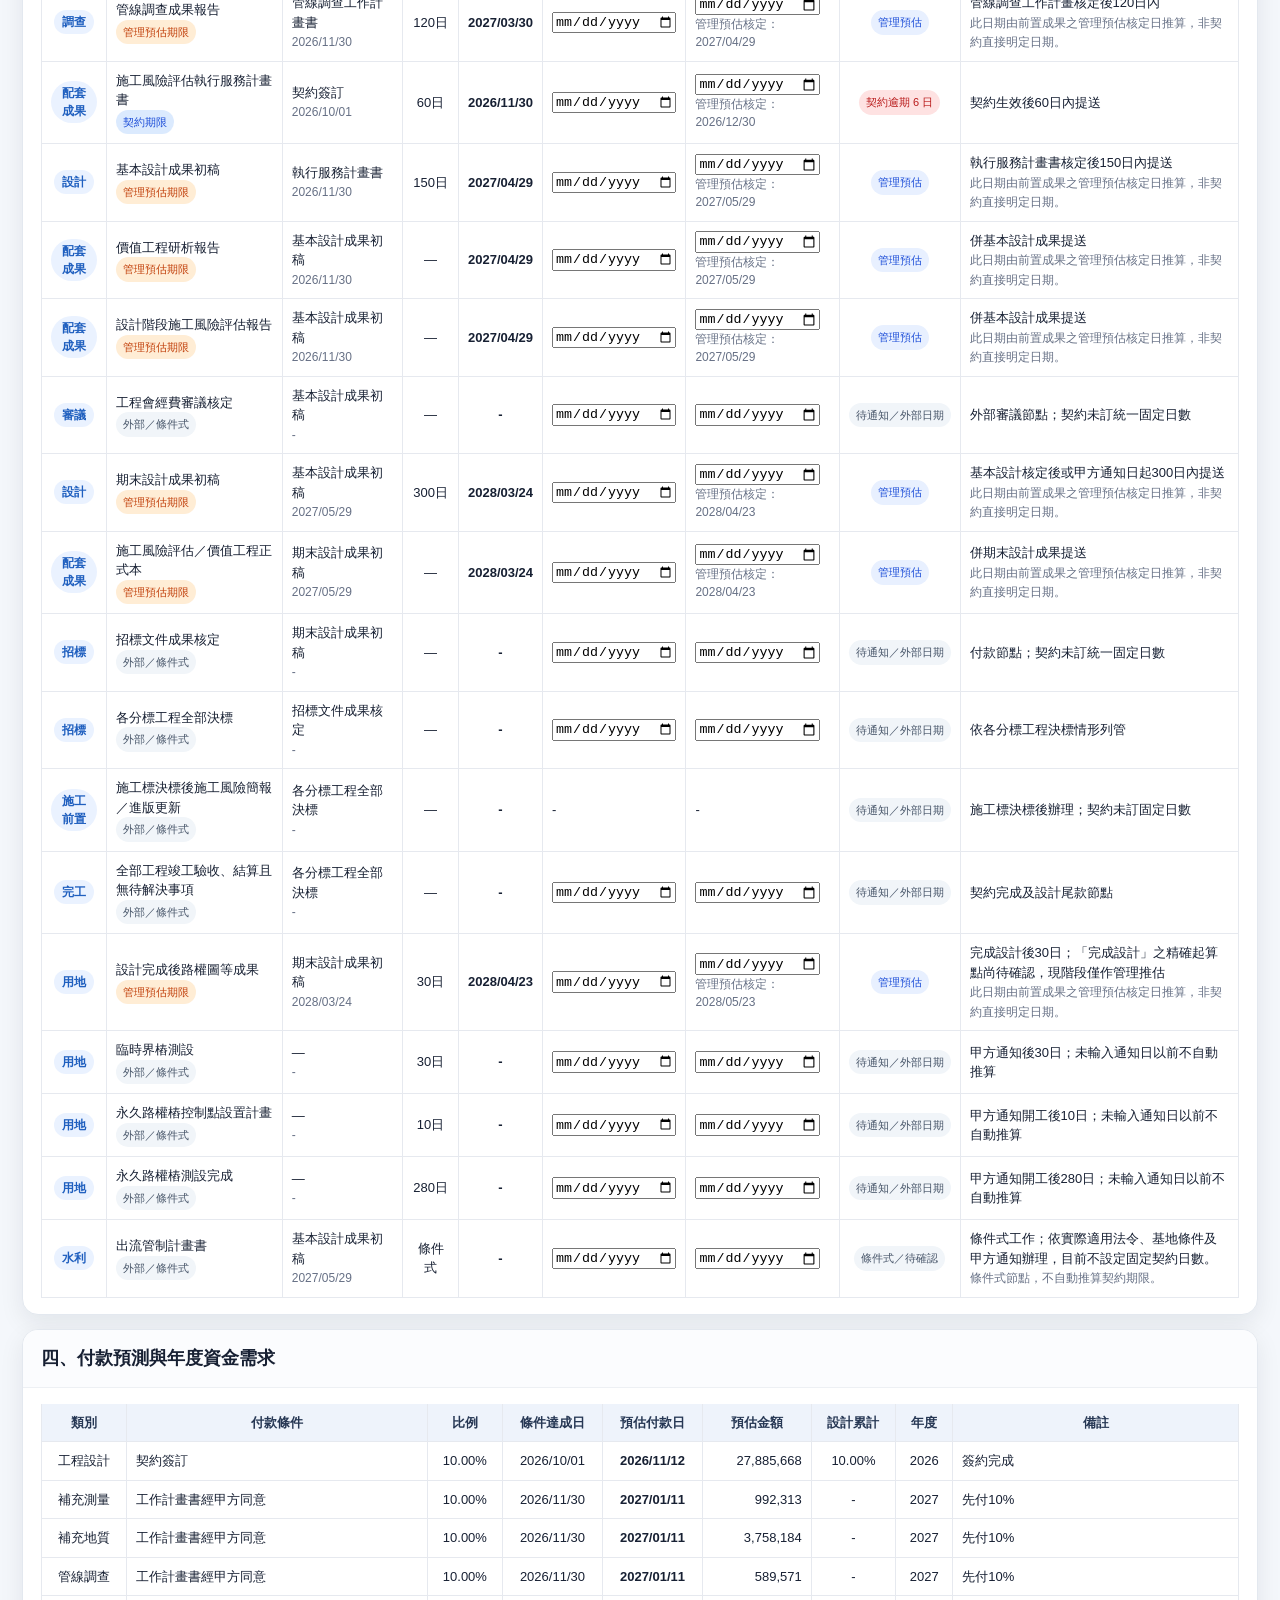
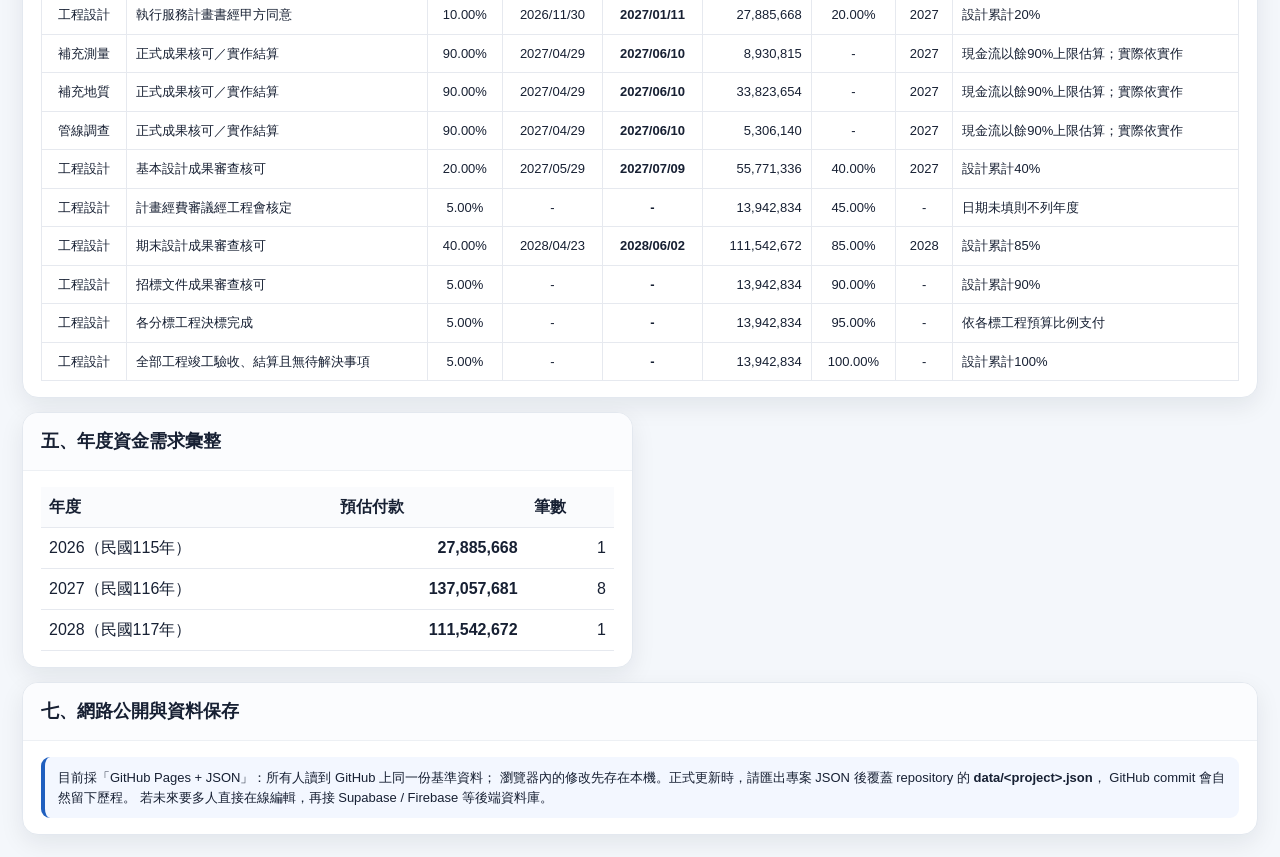
==== commit 19a29f6a: "Add script for stage2-tier-fix.js 更新後表頭應為： 類別｜工作／成果｜前置節點｜期限性質｜契約日數｜基準日期｜目前日期｜延誤判讀｜付款連動" ====
--- a/index.html
+++ b/index.html
@@ -641,5 +641,6 @@
 <script src="stage2.js"></script>
 <script src="stage3.js"></script>
 <script src="stage3-kpi-print-fix.js"></script>
+<script src="stage2-tier-fix.js"></script>
 </body>
 </html>
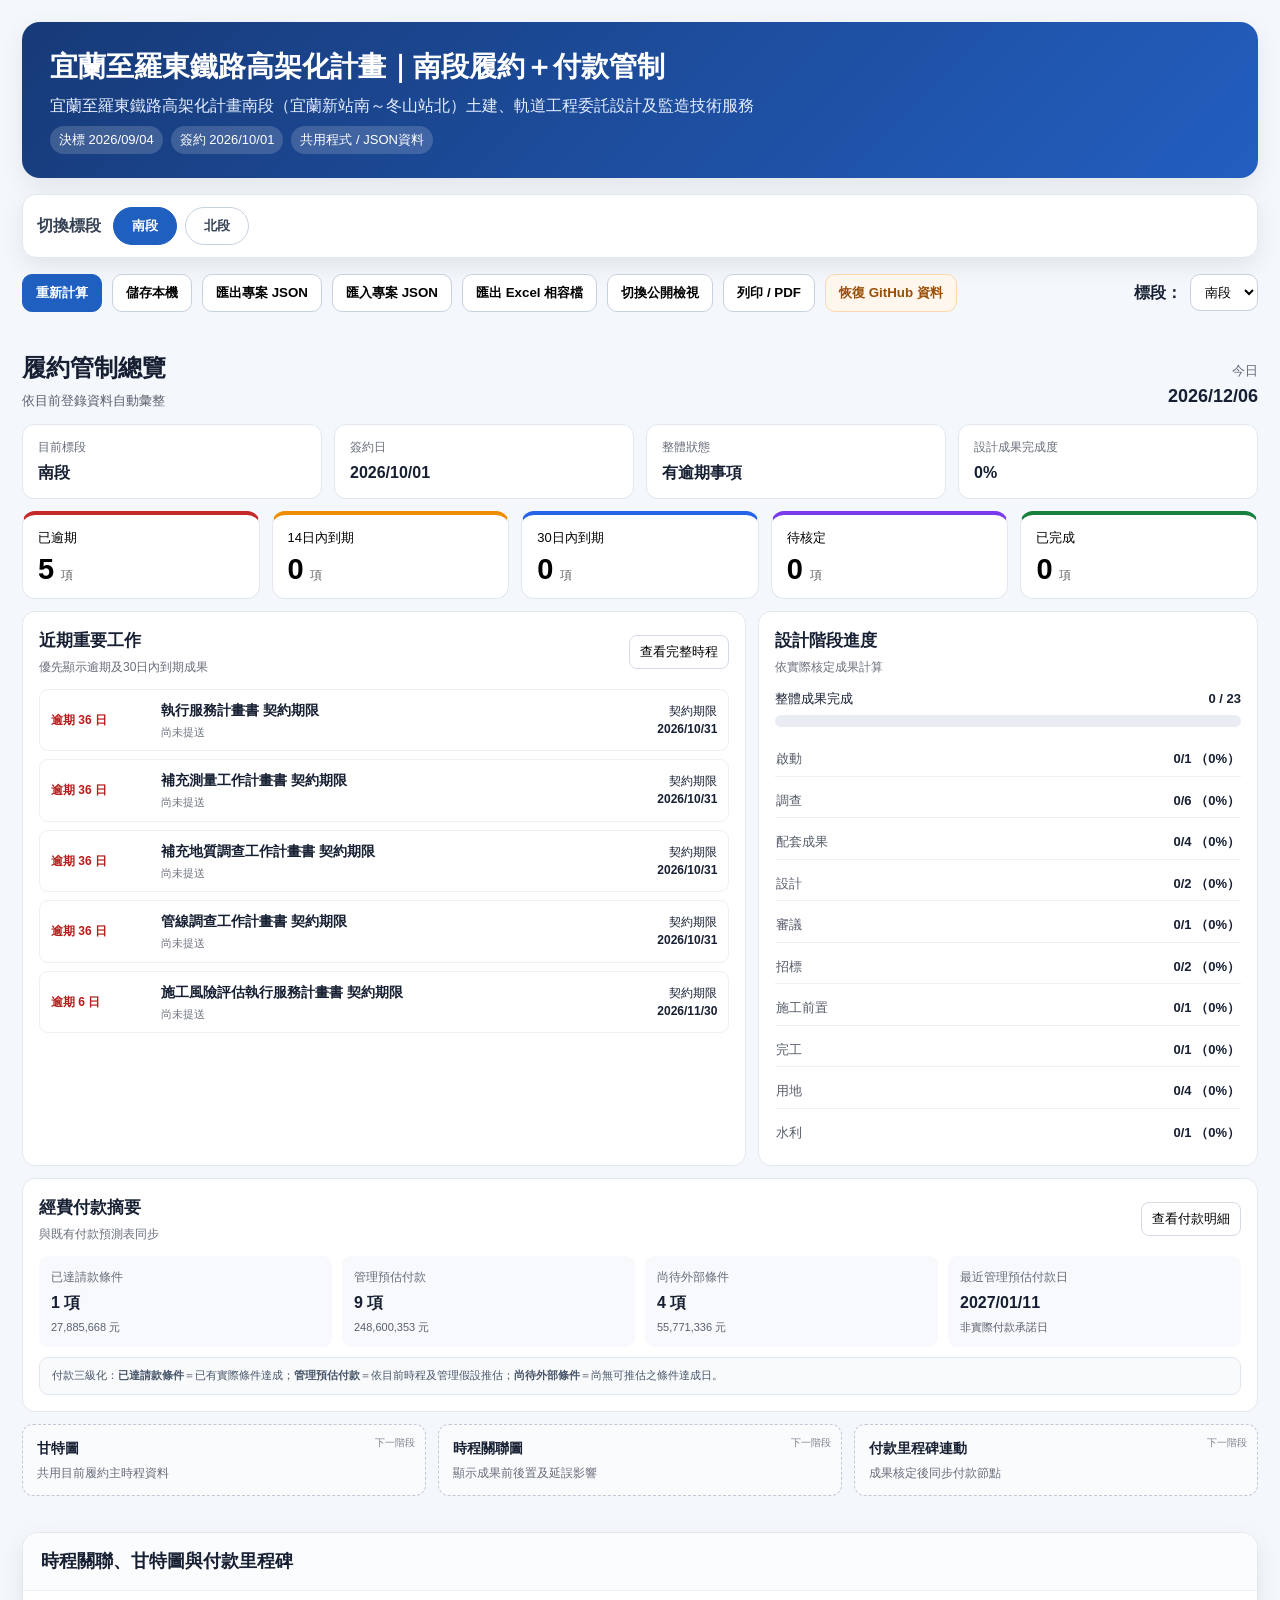
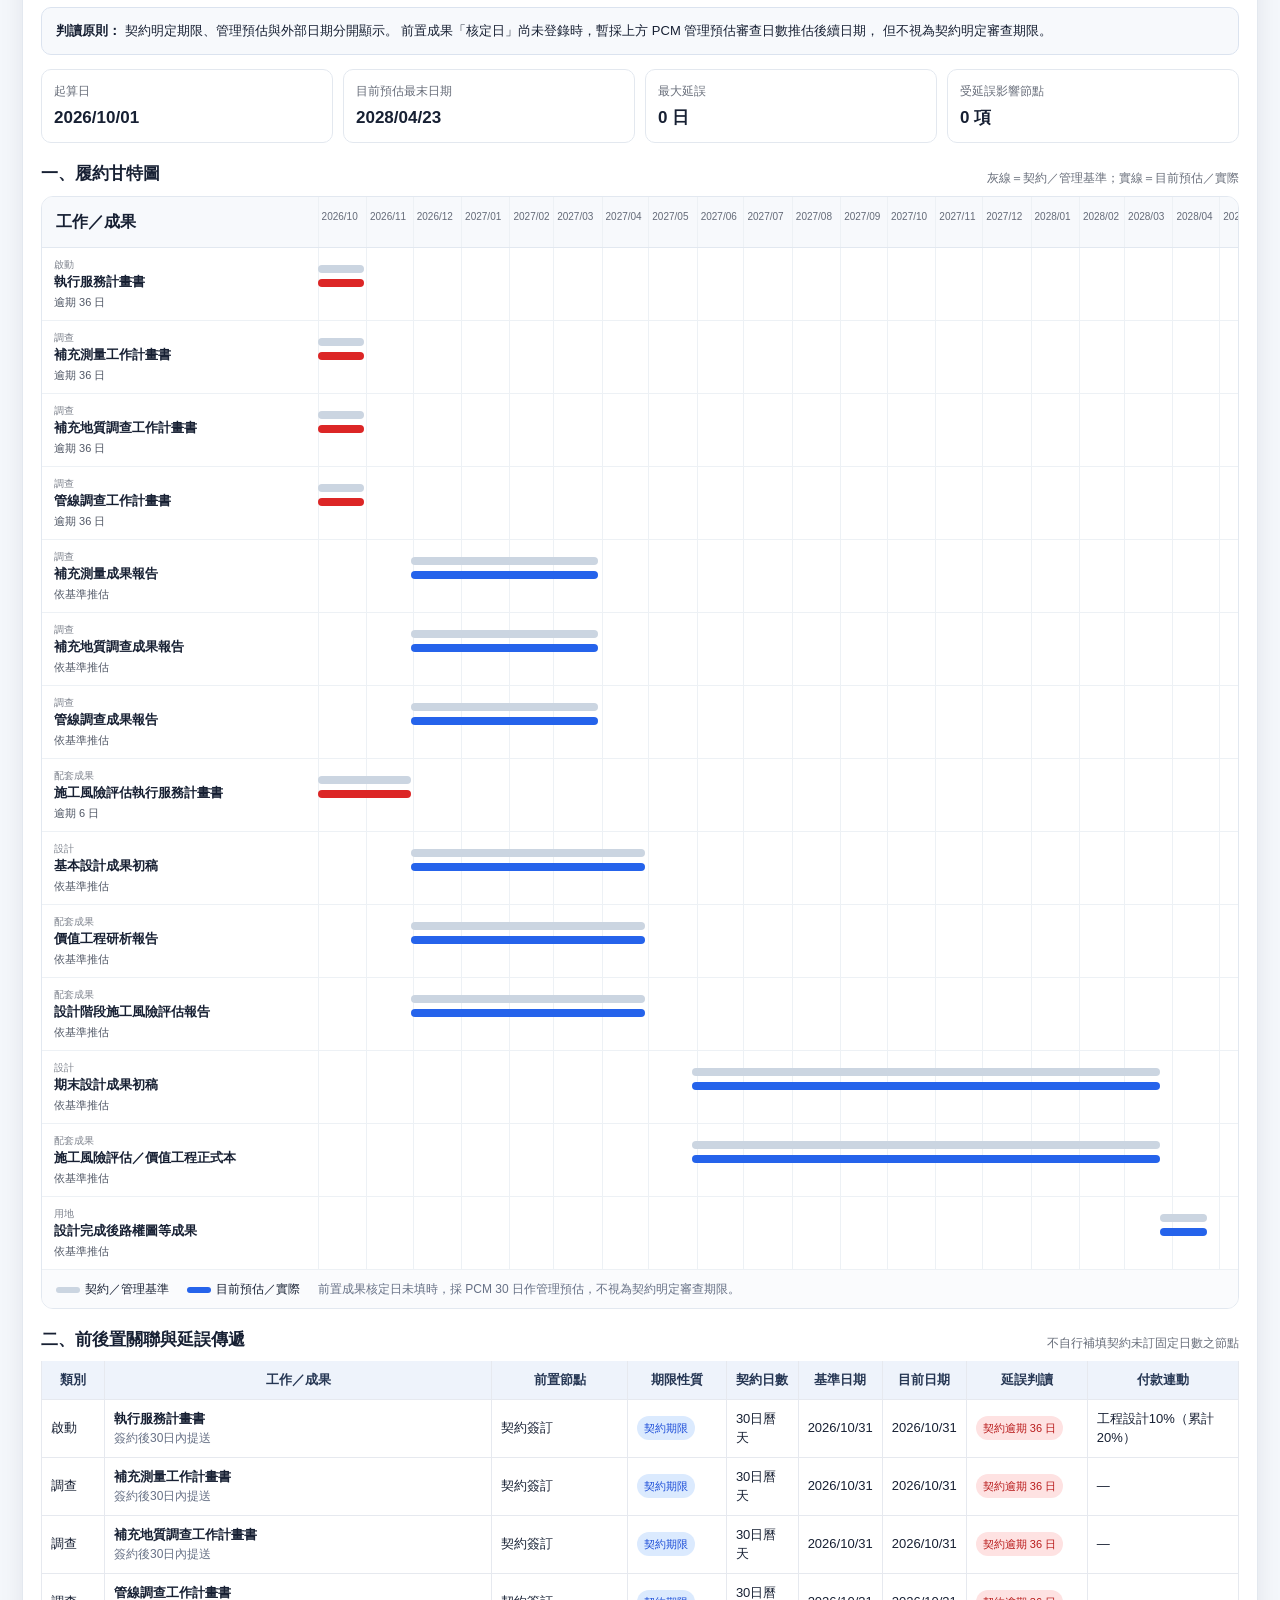
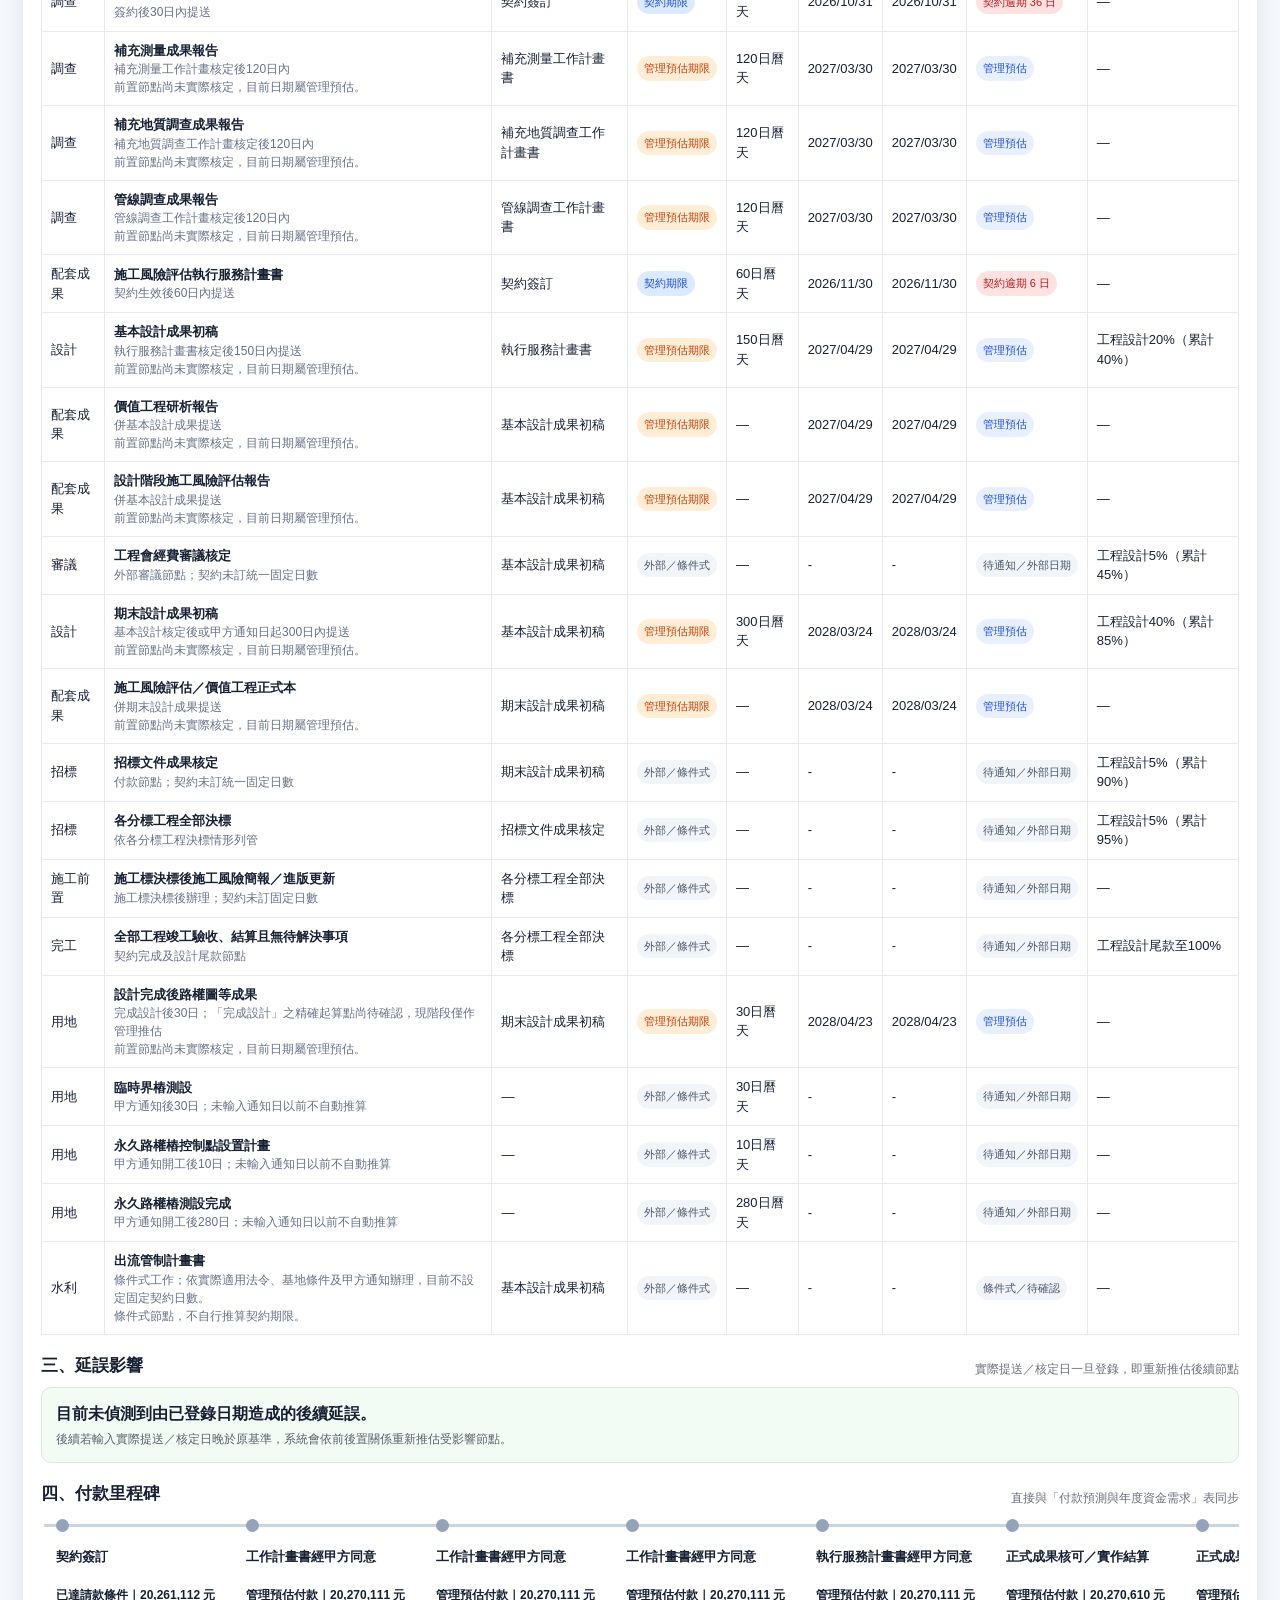
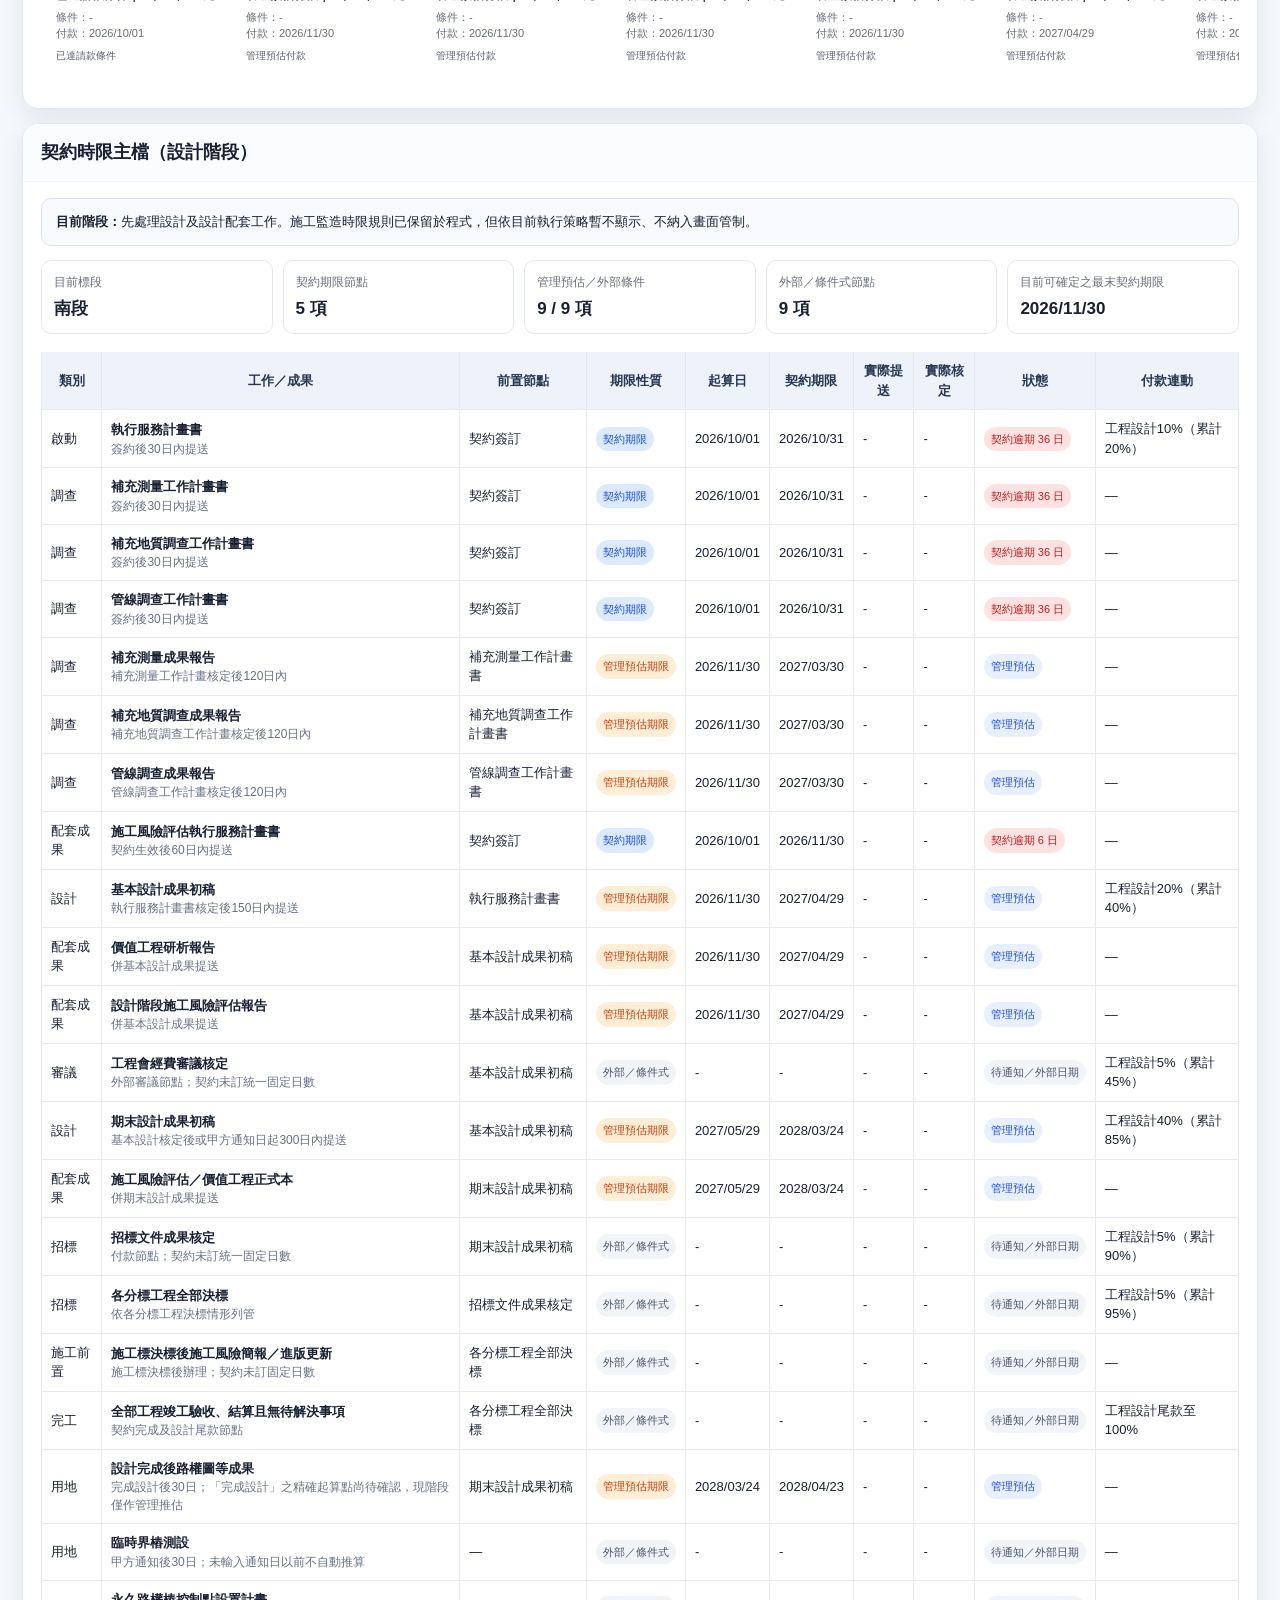
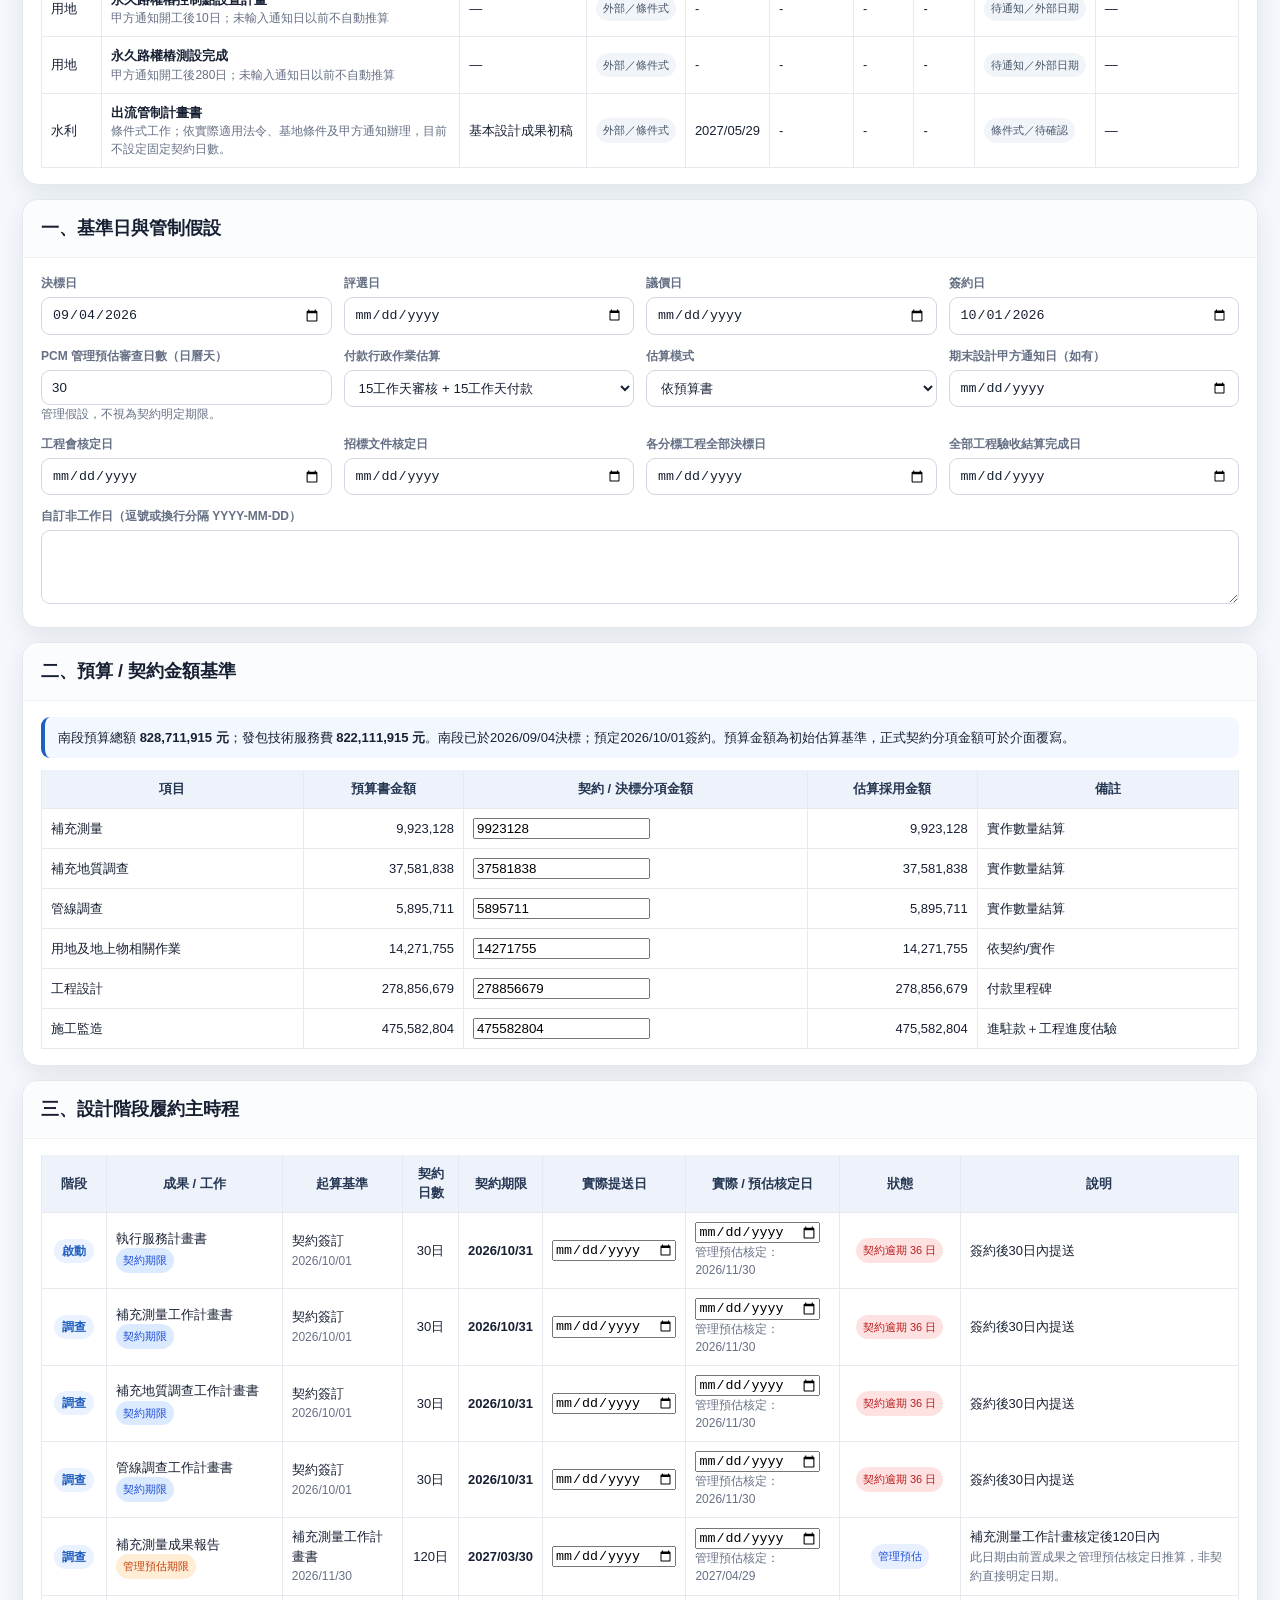
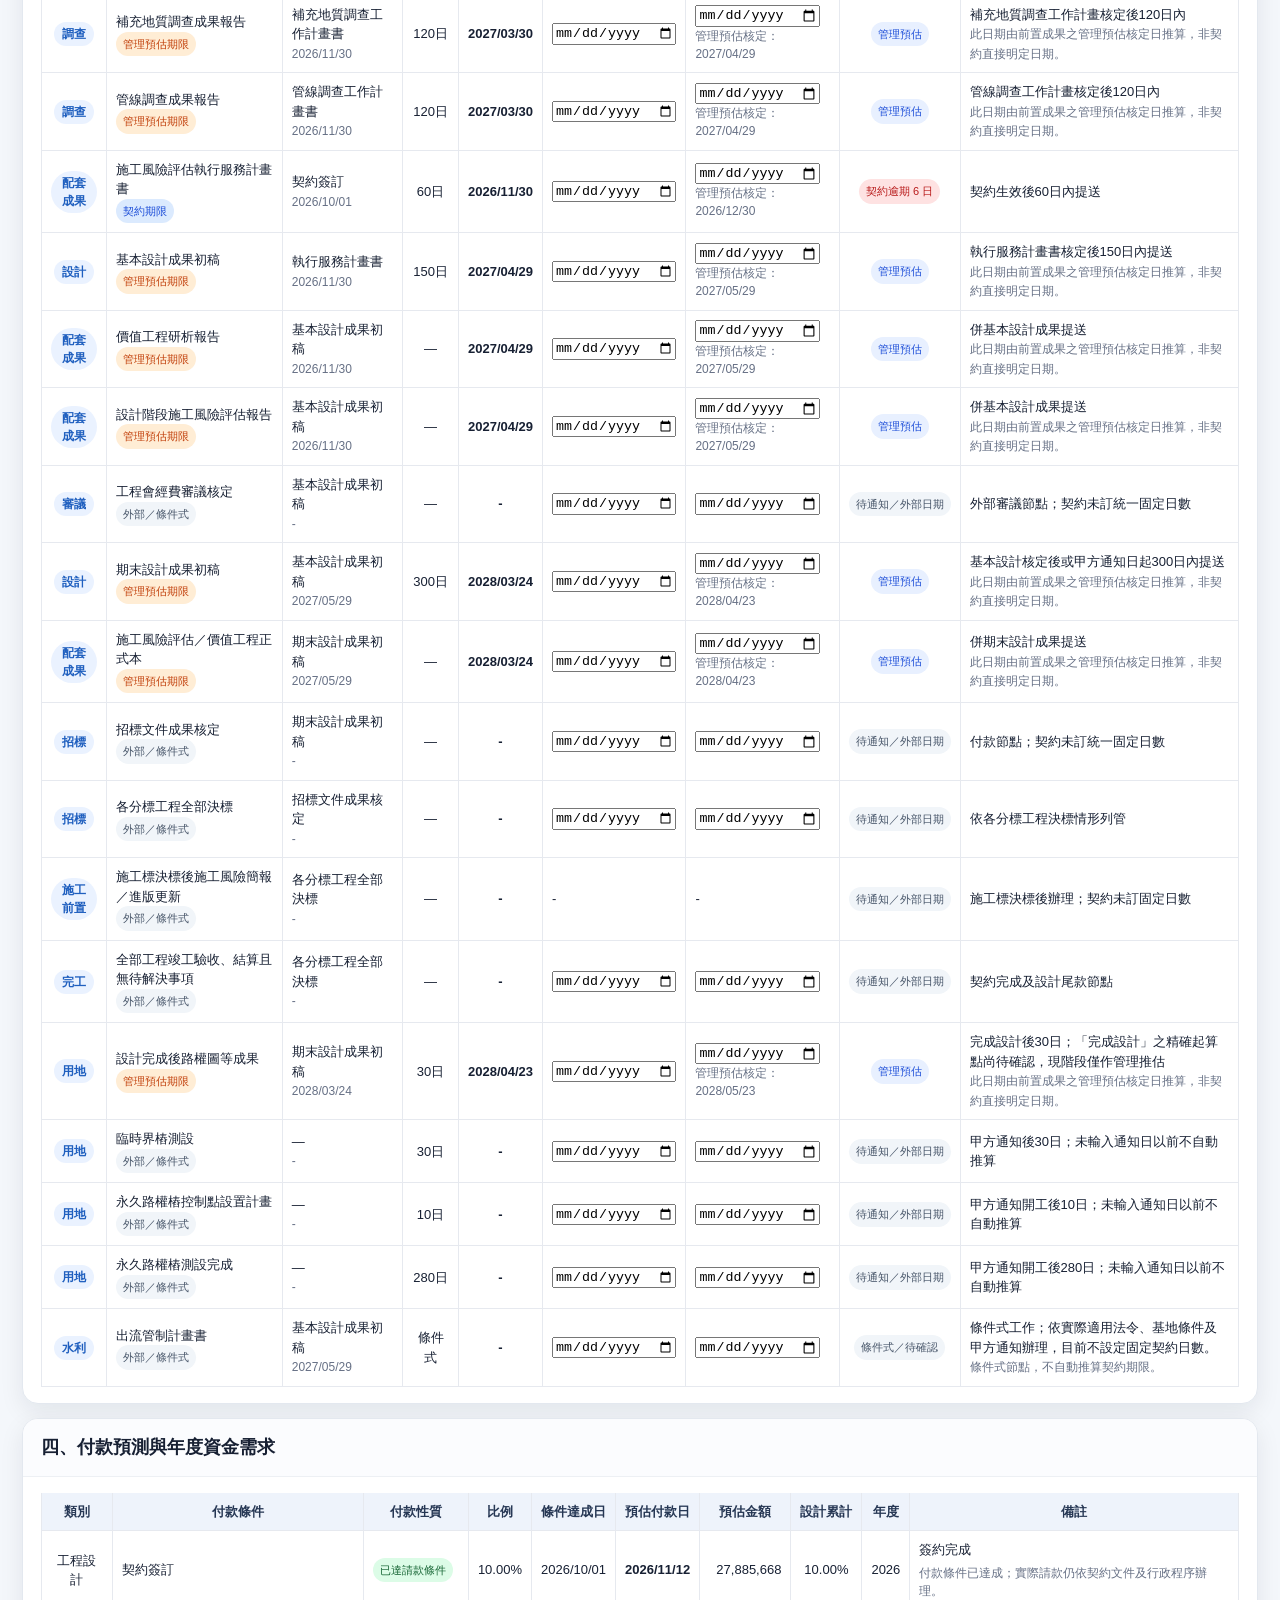
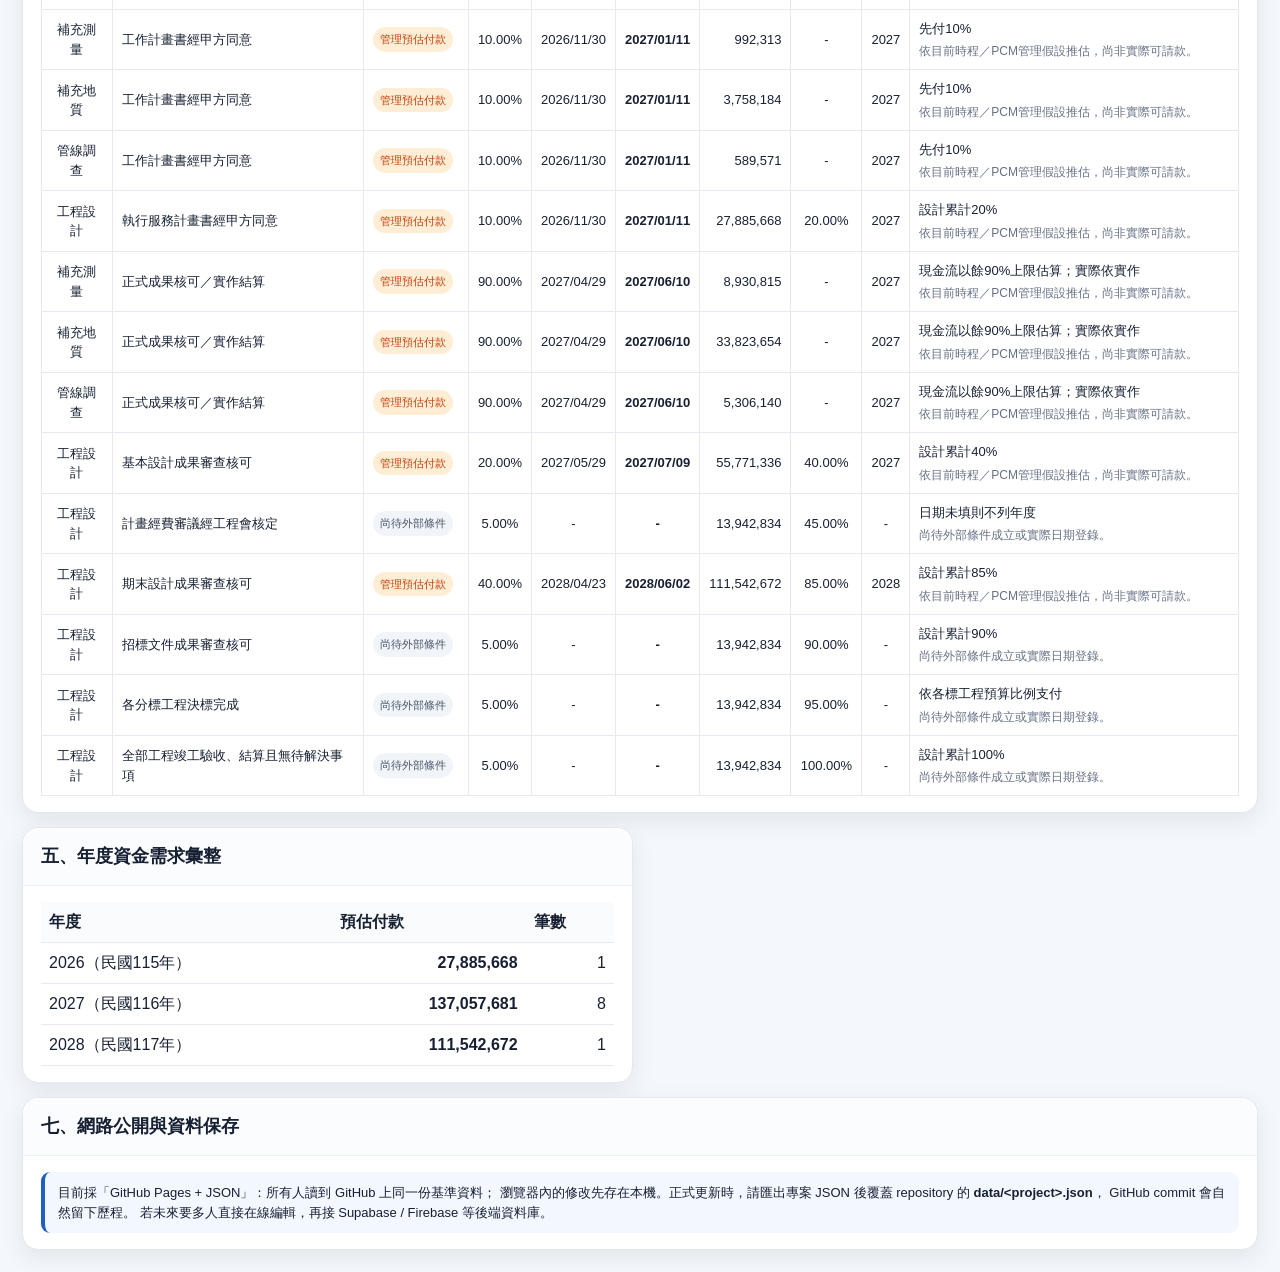
==== commit 8ef98dc2: "Add payment-tier-fix.js script to index.html 更新後： - 付款表增加「付款性質」欄。 - 付款性質只有：   1. 已達請款條件   2. 管理預" ====
--- a/index.html
+++ b/index.html
@@ -642,5 +642,6 @@
 <script src="stage3.js"></script>
 <script src="stage3-kpi-print-fix.js"></script>
 <script src="stage2-tier-fix.js"></script>
+<script src="payment-tier-fix.js"></script>
 </body>
 </html>
--- a/timeline.css
+++ b/timeline.css
@@ -44,3 +44,97 @@
 #contractRuleControl .timeline-kpis{grid-template-columns:repeat(5,1fr)}
 @media(max-width:1100px){#contractRuleControl .timeline-kpis{grid-template-columns:repeat(3,1fr)}}
 @media(max-width:700px){#contractRuleControl .timeline-kpis{grid-template-columns:1fr 1fr}}
+/* =========================================================
+   付款三級化
+   ========================================================= */
+
+.payment-tier-pill{
+  display:inline-block;
+  padding:4px 7px;
+  border-radius:999px;
+  font-size:11px;
+  white-space:nowrap;
+}
+
+.payment-tier-ready{
+  background:#dcfce7;
+  color:#166534;
+}
+
+.payment-tier-forecast{
+  background:#ffedd5;
+  color:#c2410c;
+}
+
+.payment-tier-external{
+  background:#f1f5f9;
+  color:#475569;
+}
+
+#paymentTable{
+  min-width:1120px;
+}
+
+#paymentTable th:nth-child(3),
+#paymentTable td:nth-child(3){
+  min-width:105px;
+}
+
+.payment-tier-note{
+  margin-top:4px;
+}
+
+.payment-tier-summary-note{
+  margin-top:10px;
+  padding:9px 12px;
+  border:1px solid #e2e8f0;
+  border-radius:9px;
+  background:#f8fafc;
+  font-size:11px;
+  line-height:1.6;
+  color:#475569;
+}
+
+.payment-kpi small{
+  display:block;
+  margin-top:4px;
+  font-size:11px;
+  opacity:.7;
+}
+
+.payment-strip .pay-node.payment-ready{
+  border-top-color:#15803d;
+}
+
+.payment-strip .pay-node.payment-forecast{
+  border-top-color:#d97706;
+}
+
+.payment-strip .pay-node.payment-external{
+  border-top-color:#94a3b8;
+}
+
+.payment-tier-strip-tag{
+  display:block;
+  margin-top:6px;
+  font-style:normal;
+  font-size:10px;
+  opacity:.72;
+}
+
+@media print{
+  .payment-tier-ready{
+    background:#dcfce7 !important;
+    color:#166534 !important;
+  }
+
+  .payment-tier-forecast{
+    background:#ffedd5 !important;
+    color:#c2410c !important;
+  }
+
+  .payment-tier-external{
+    background:#f1f5f9 !important;
+    color:#475569 !important;
+  }
+}
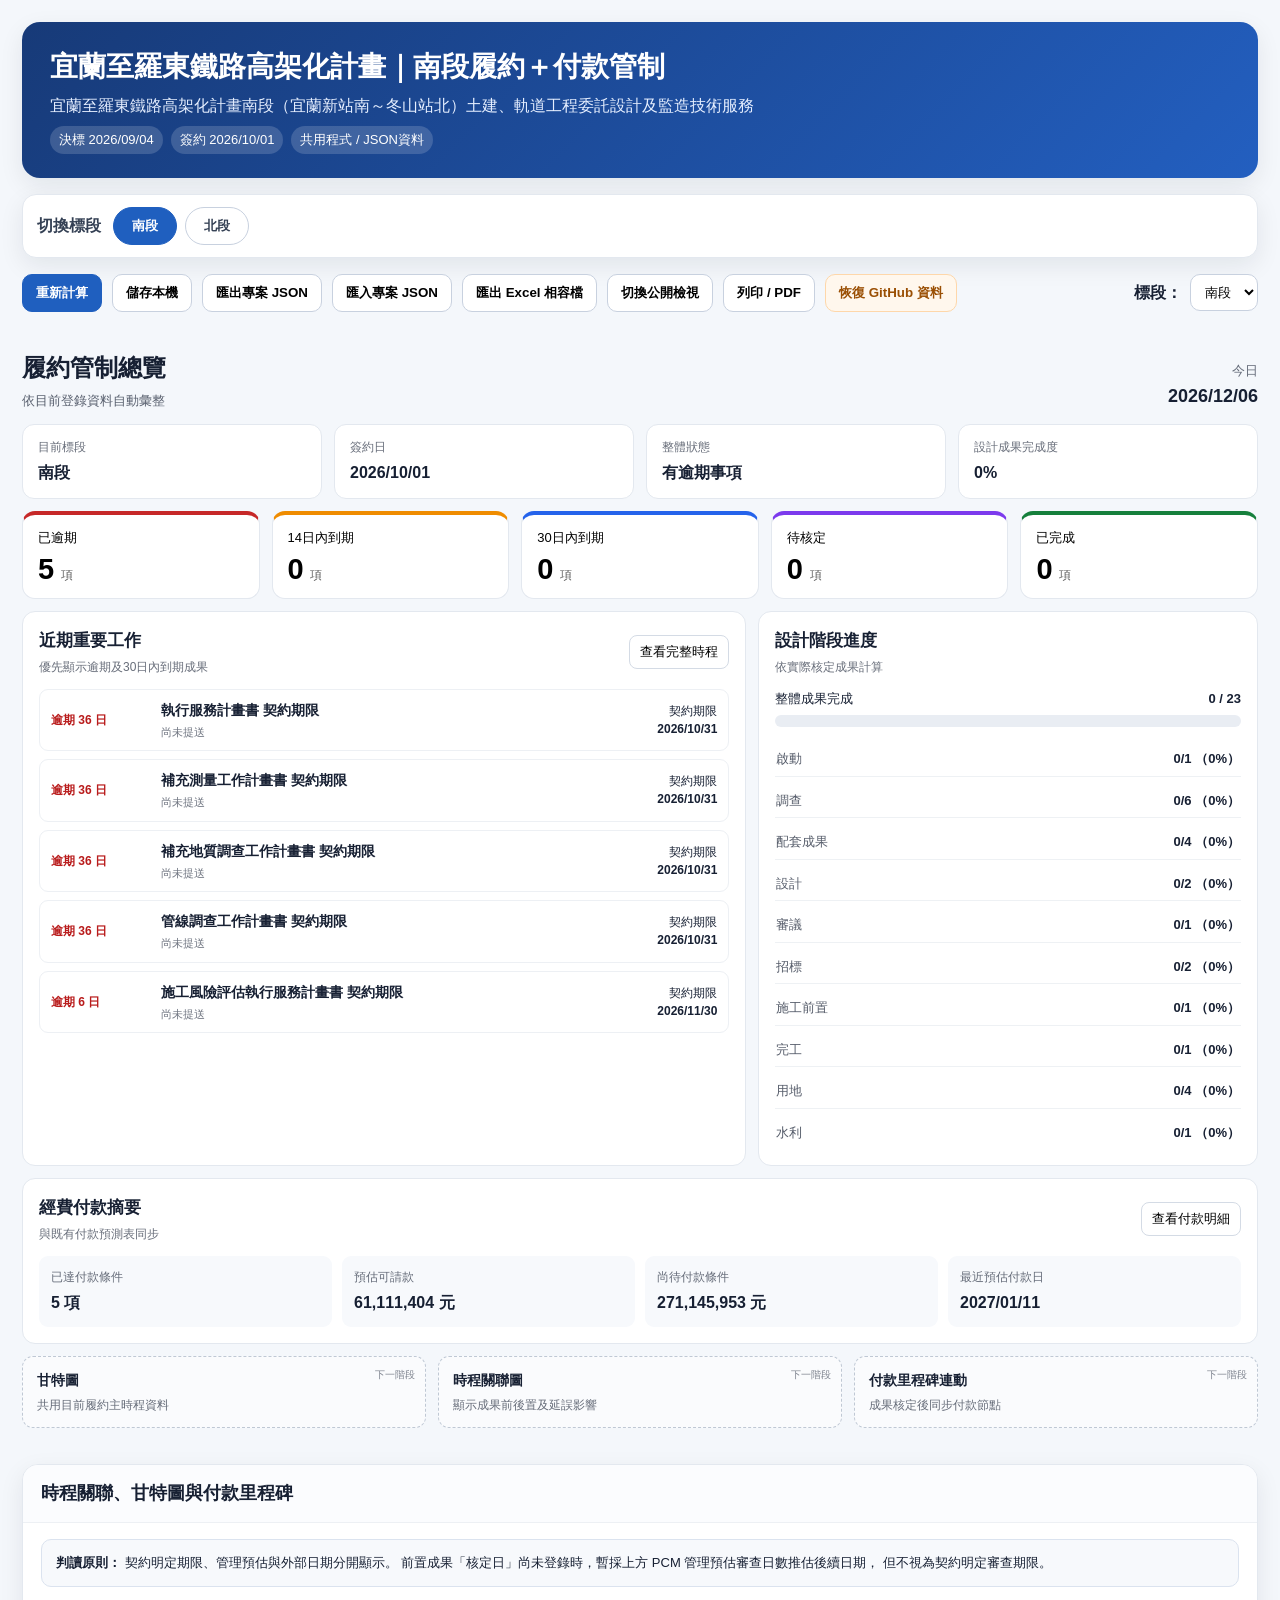
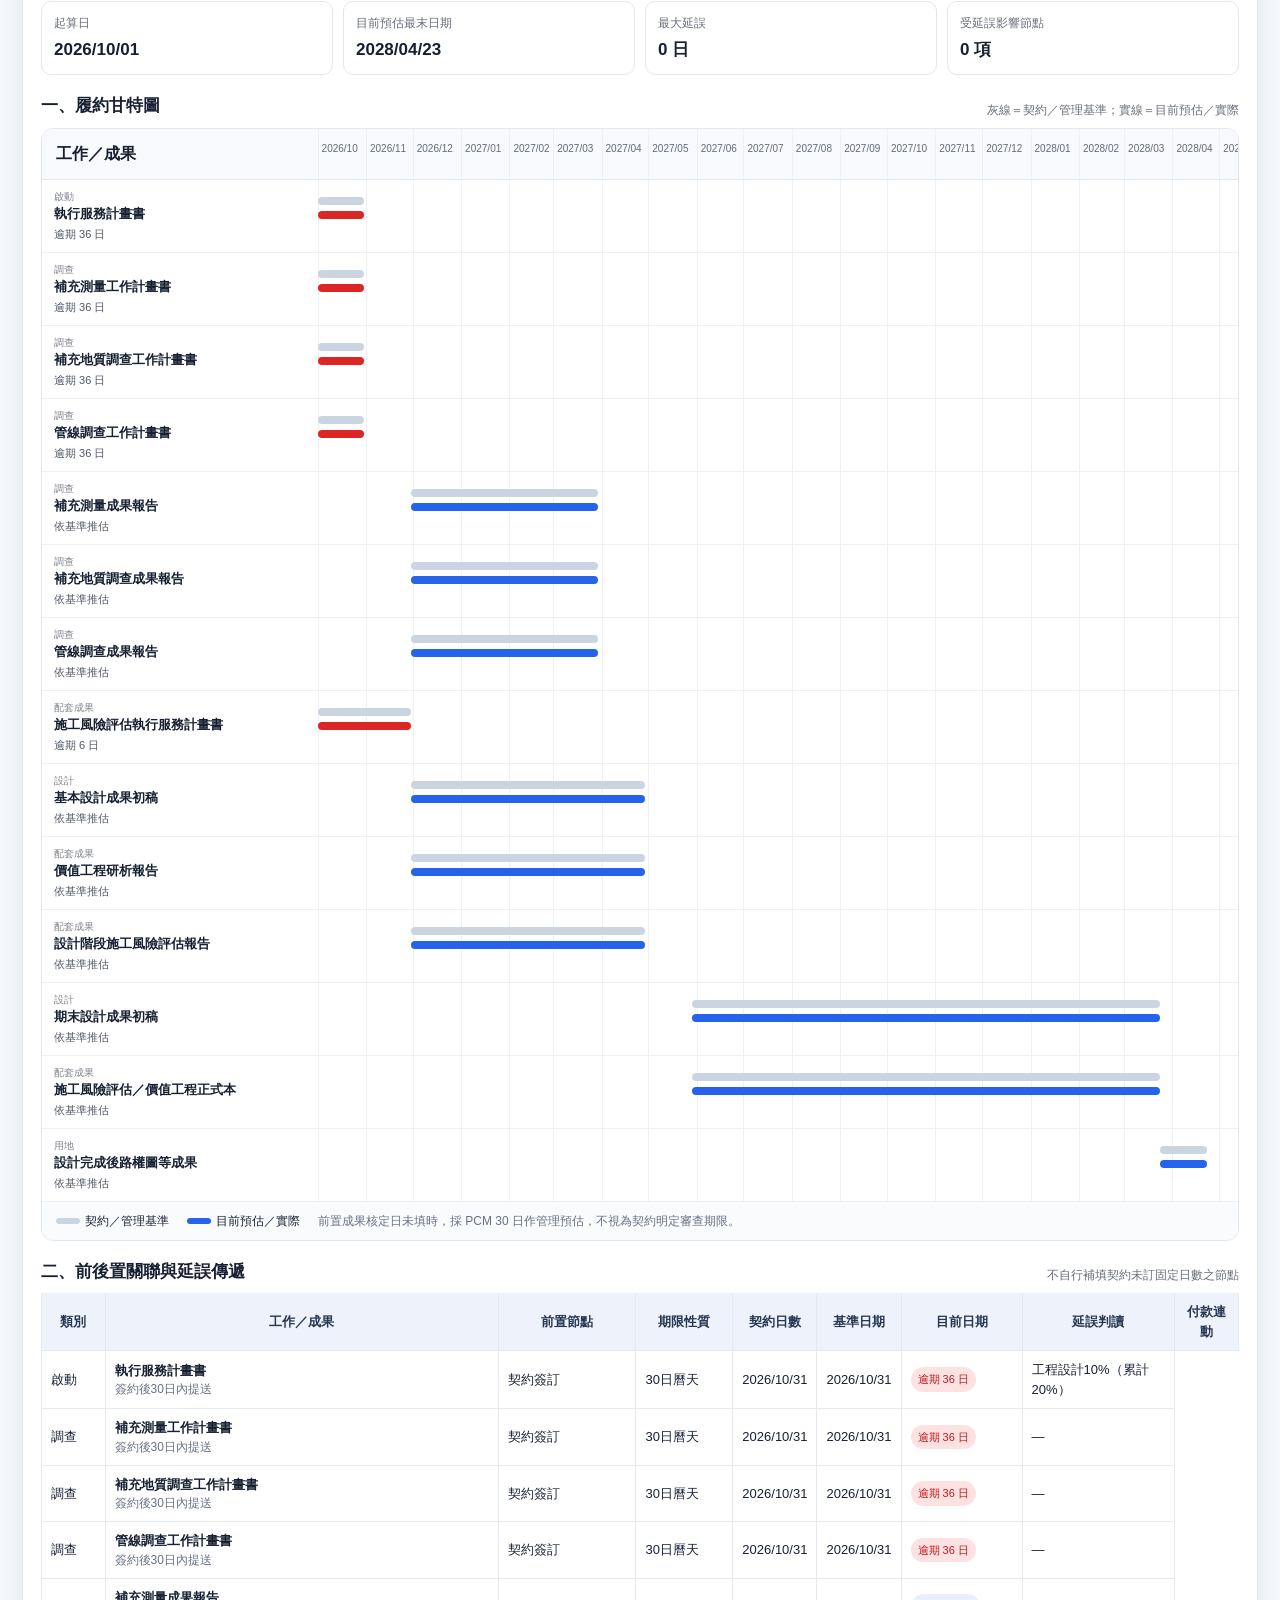
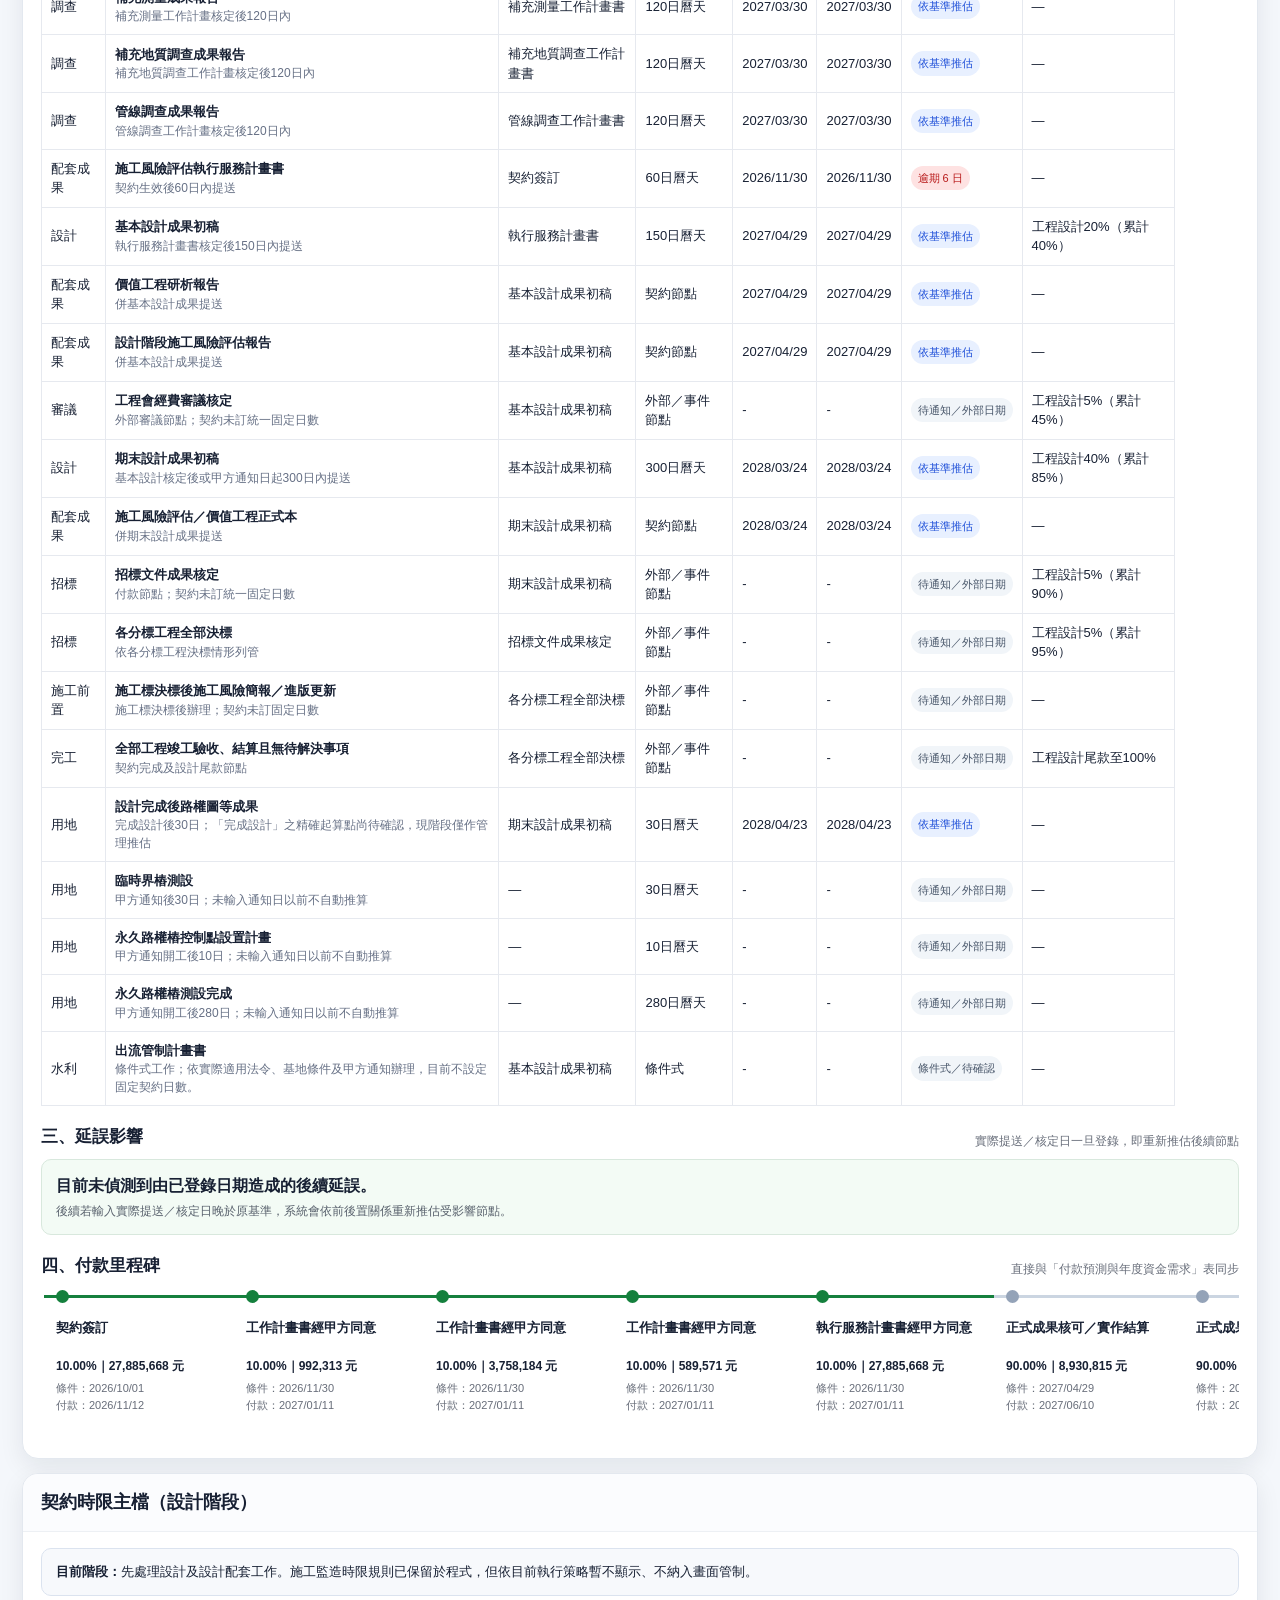
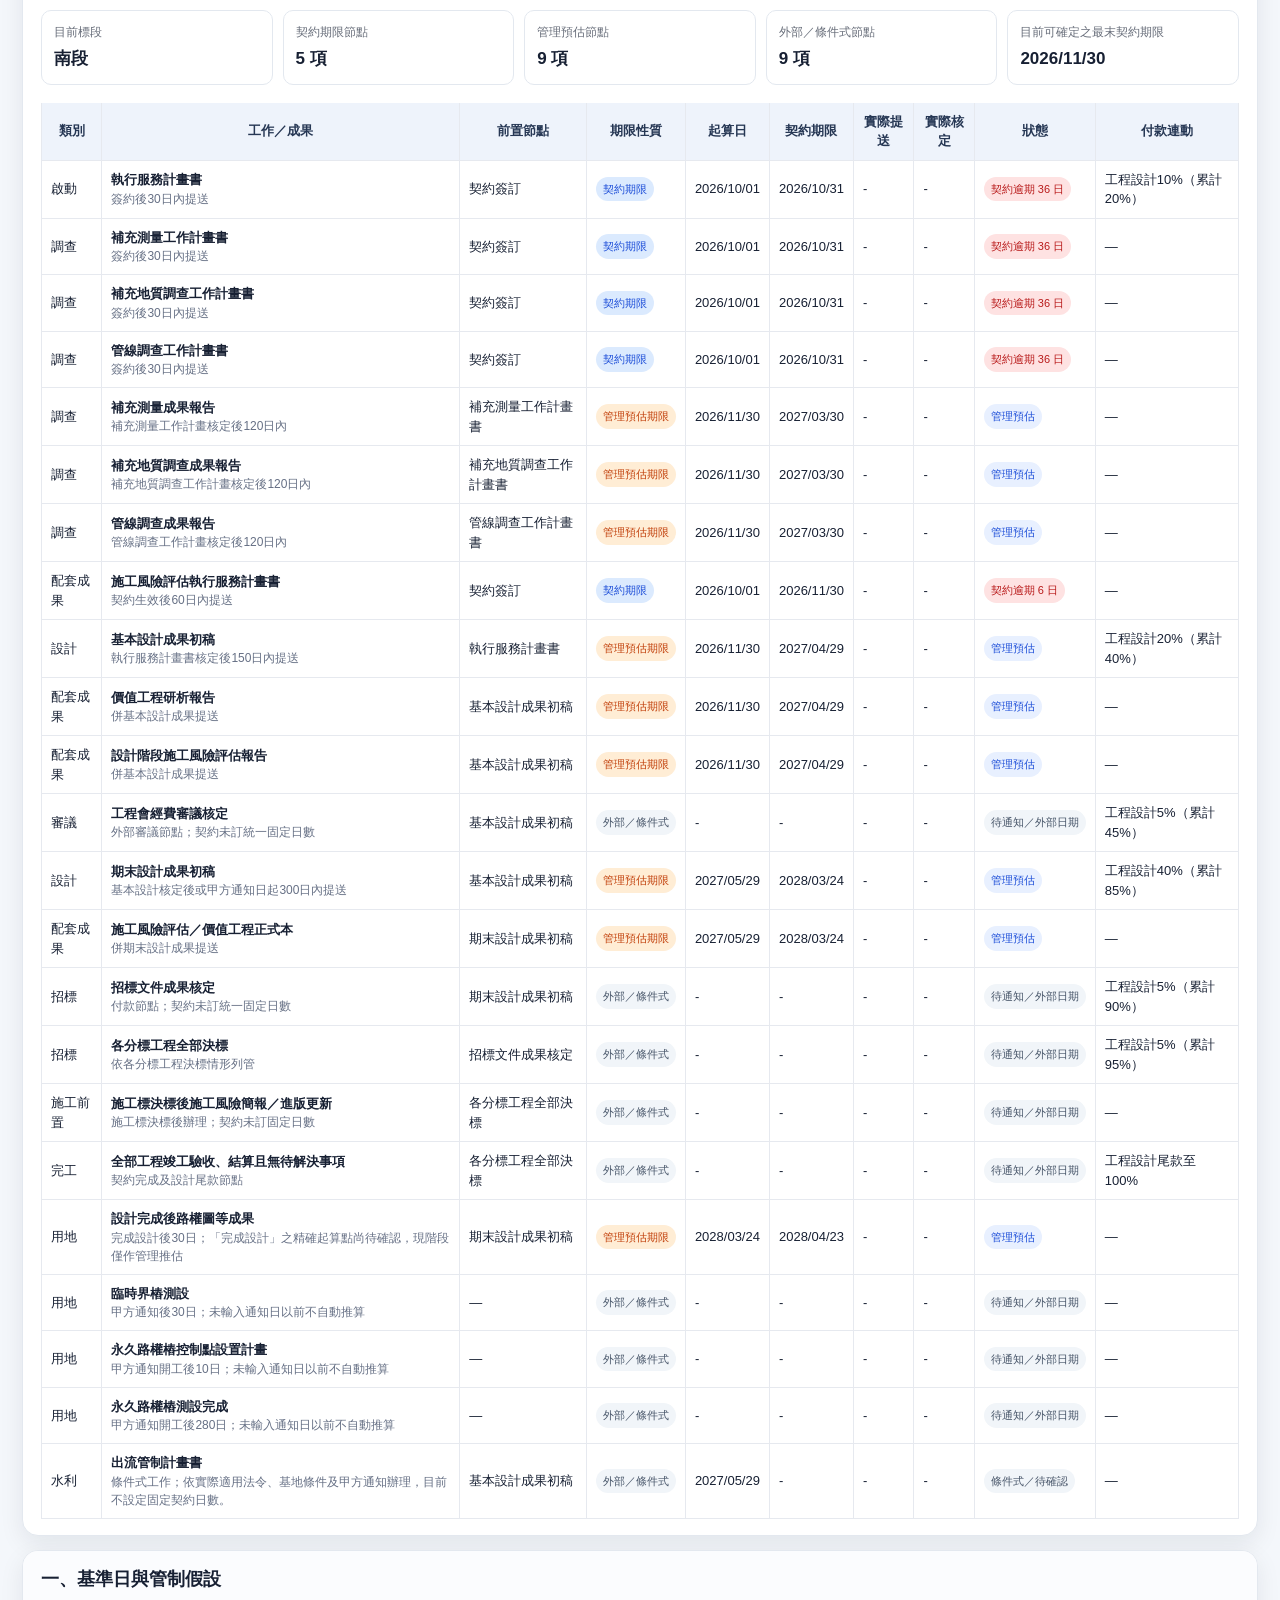
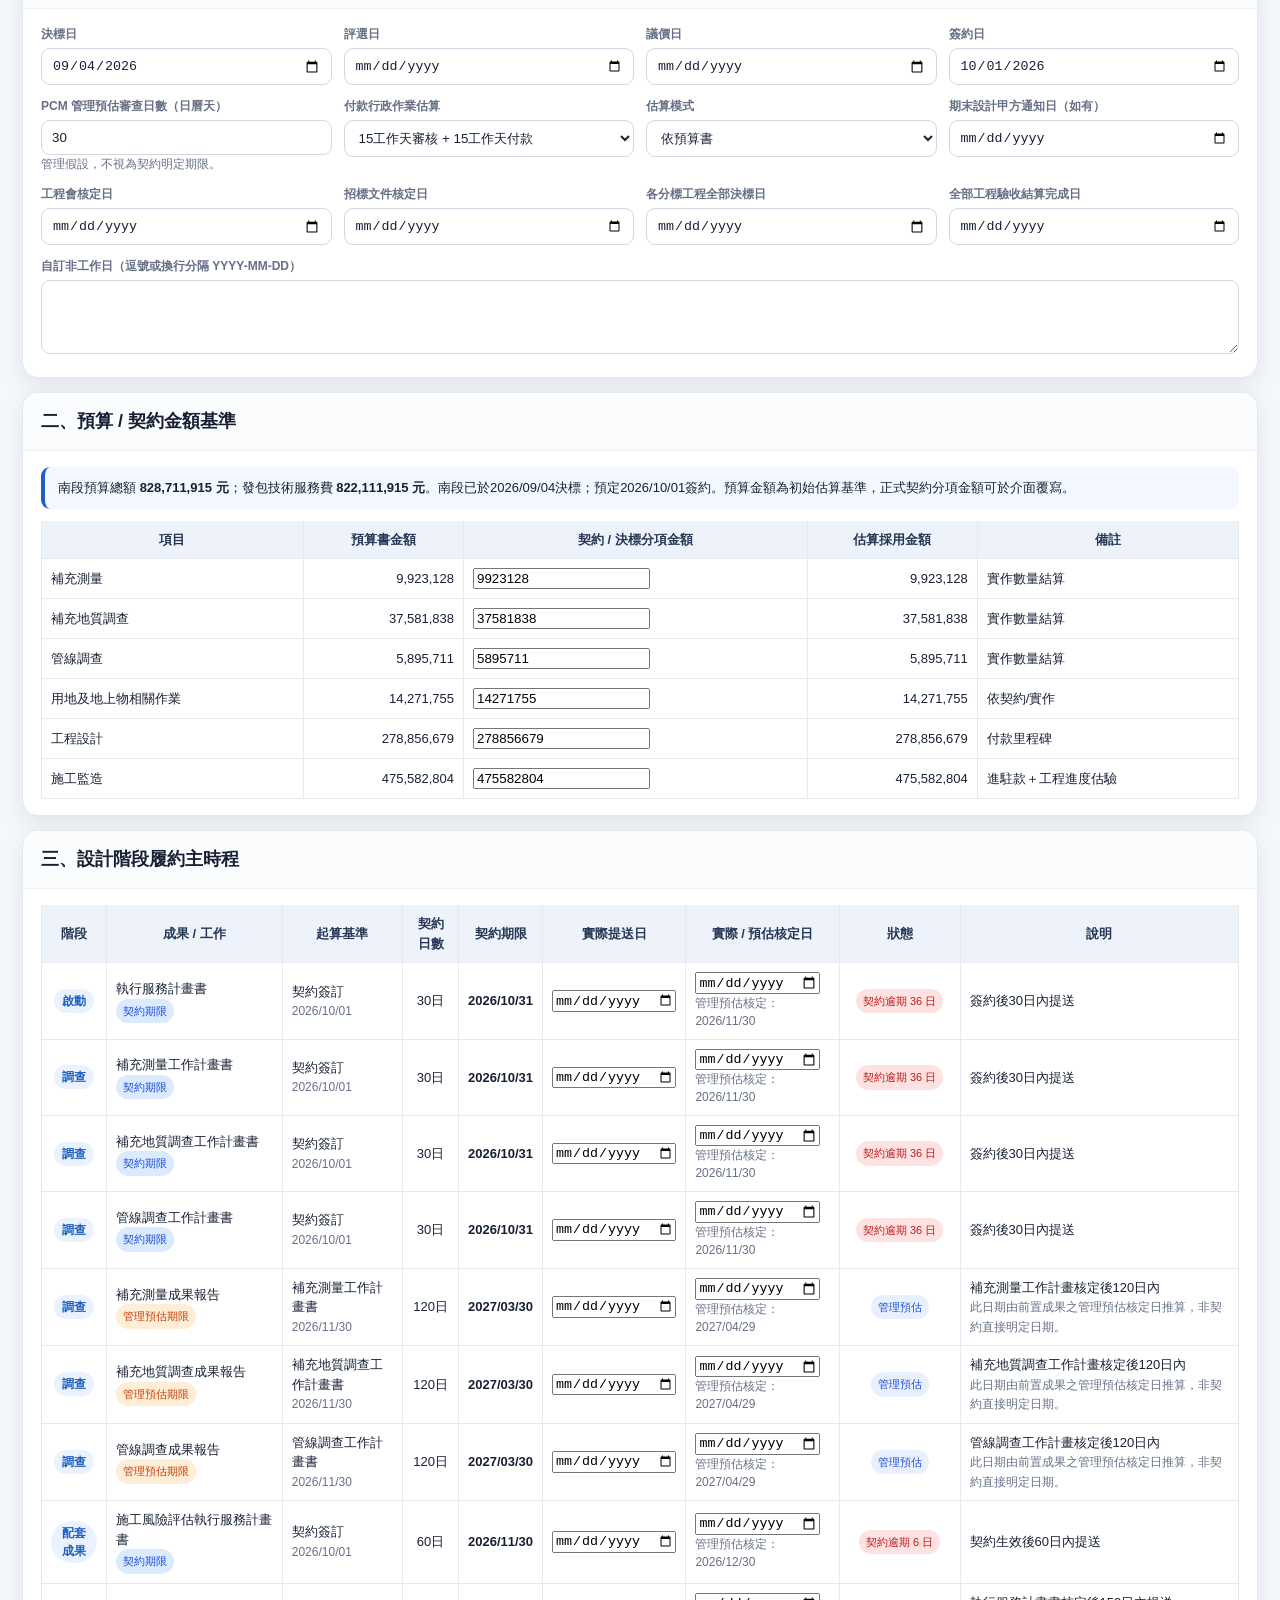
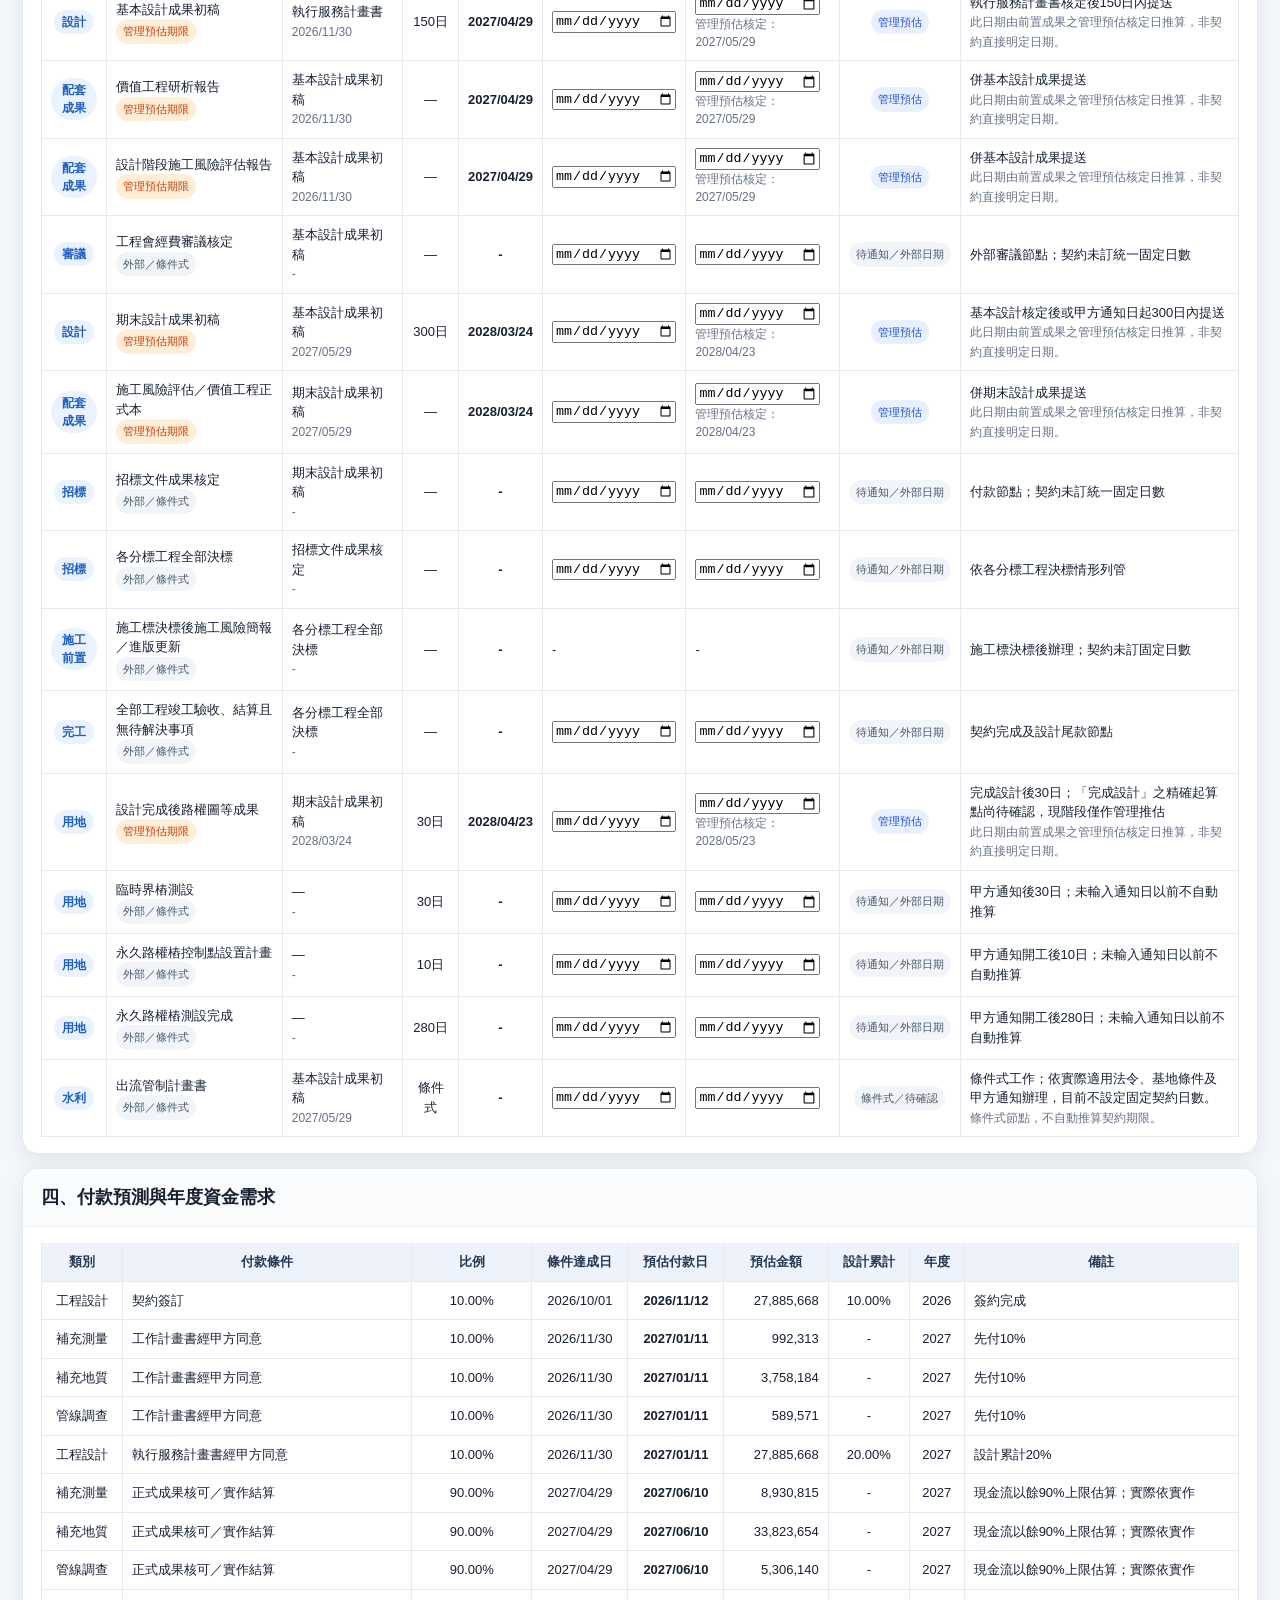
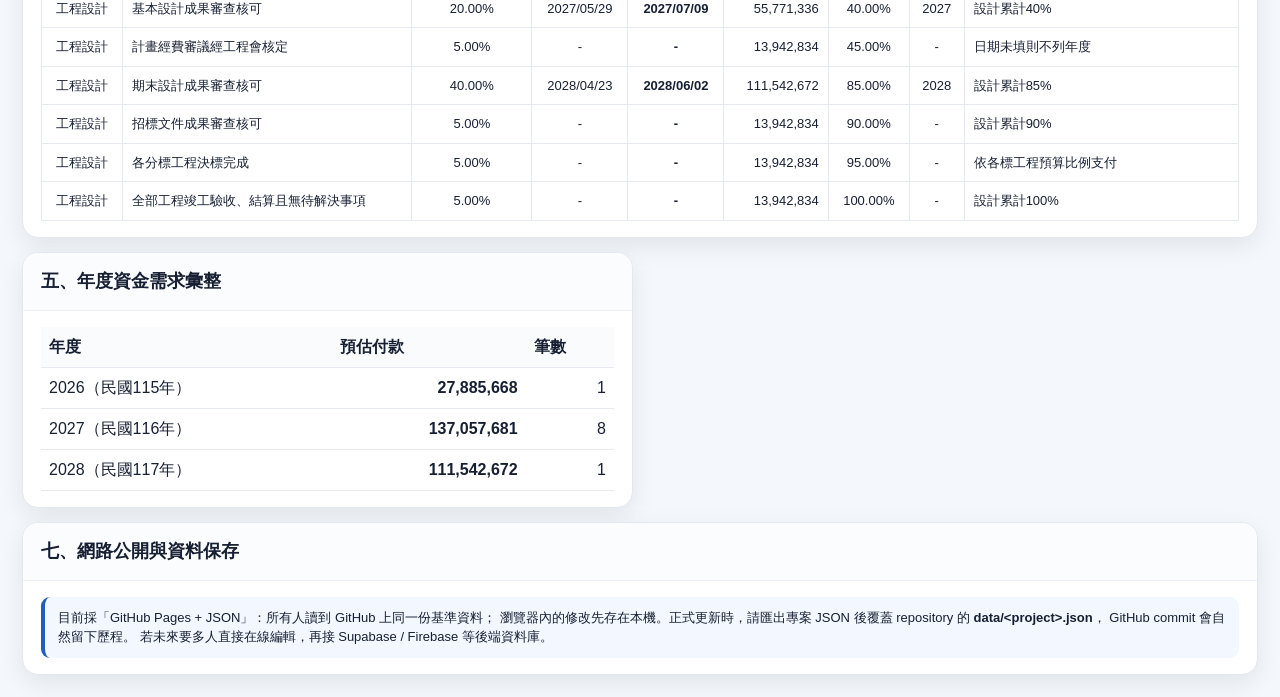
==== commit 3deca068: "Replace tier fix scripts with stable version 本版修正： 1. 「尚未簽約 ↔ 正常管制」跳動 2. 前後置關聯整區跳動 3. 契約時限主檔 KPI " ====
--- a/index.html
+++ b/index.html
@@ -641,7 +641,6 @@
 <script src="stage2.js"></script>
 <script src="stage3.js"></script>
 <script src="stage3-kpi-print-fix.js"></script>
-<script src="stage2-tier-fix.js"></script>
-<script src="payment-tier-fix.js"></script>
+<script src="stage2-tier-stable.js"></script>
 </body>
 </html>
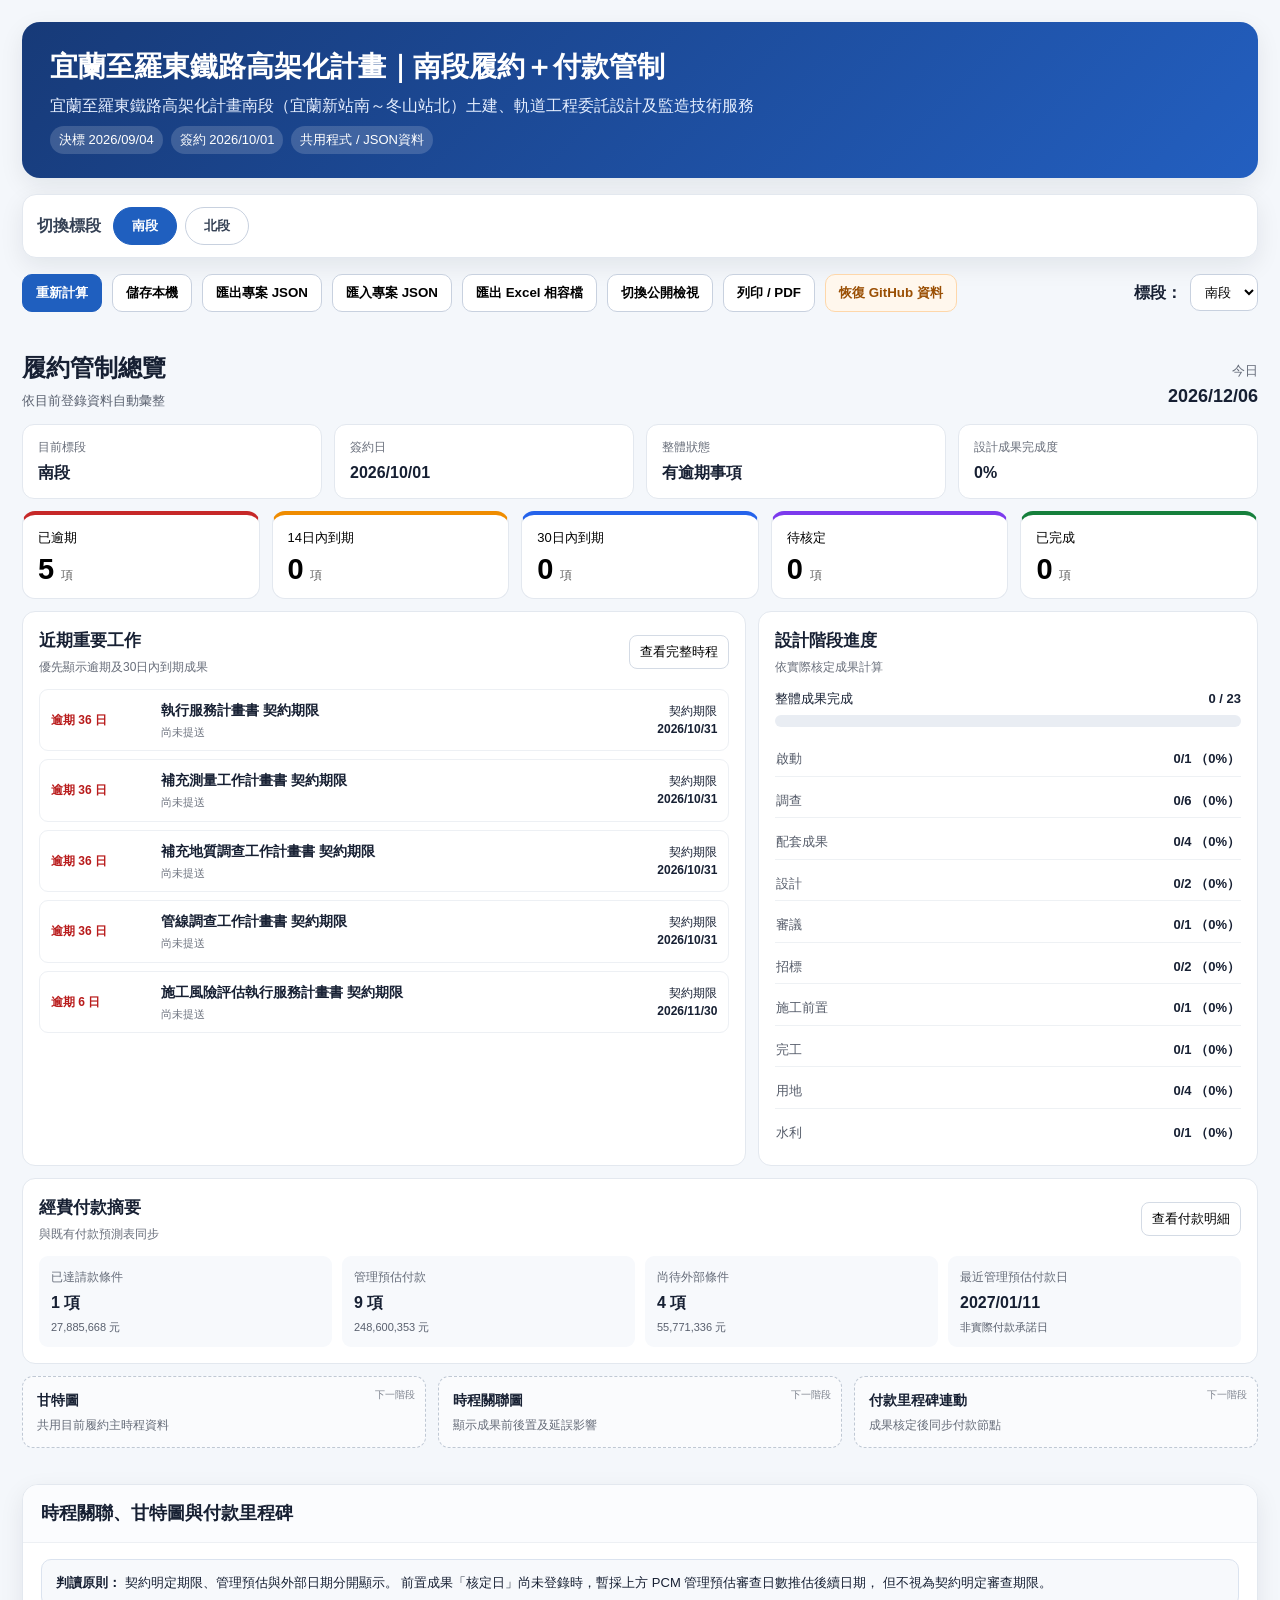
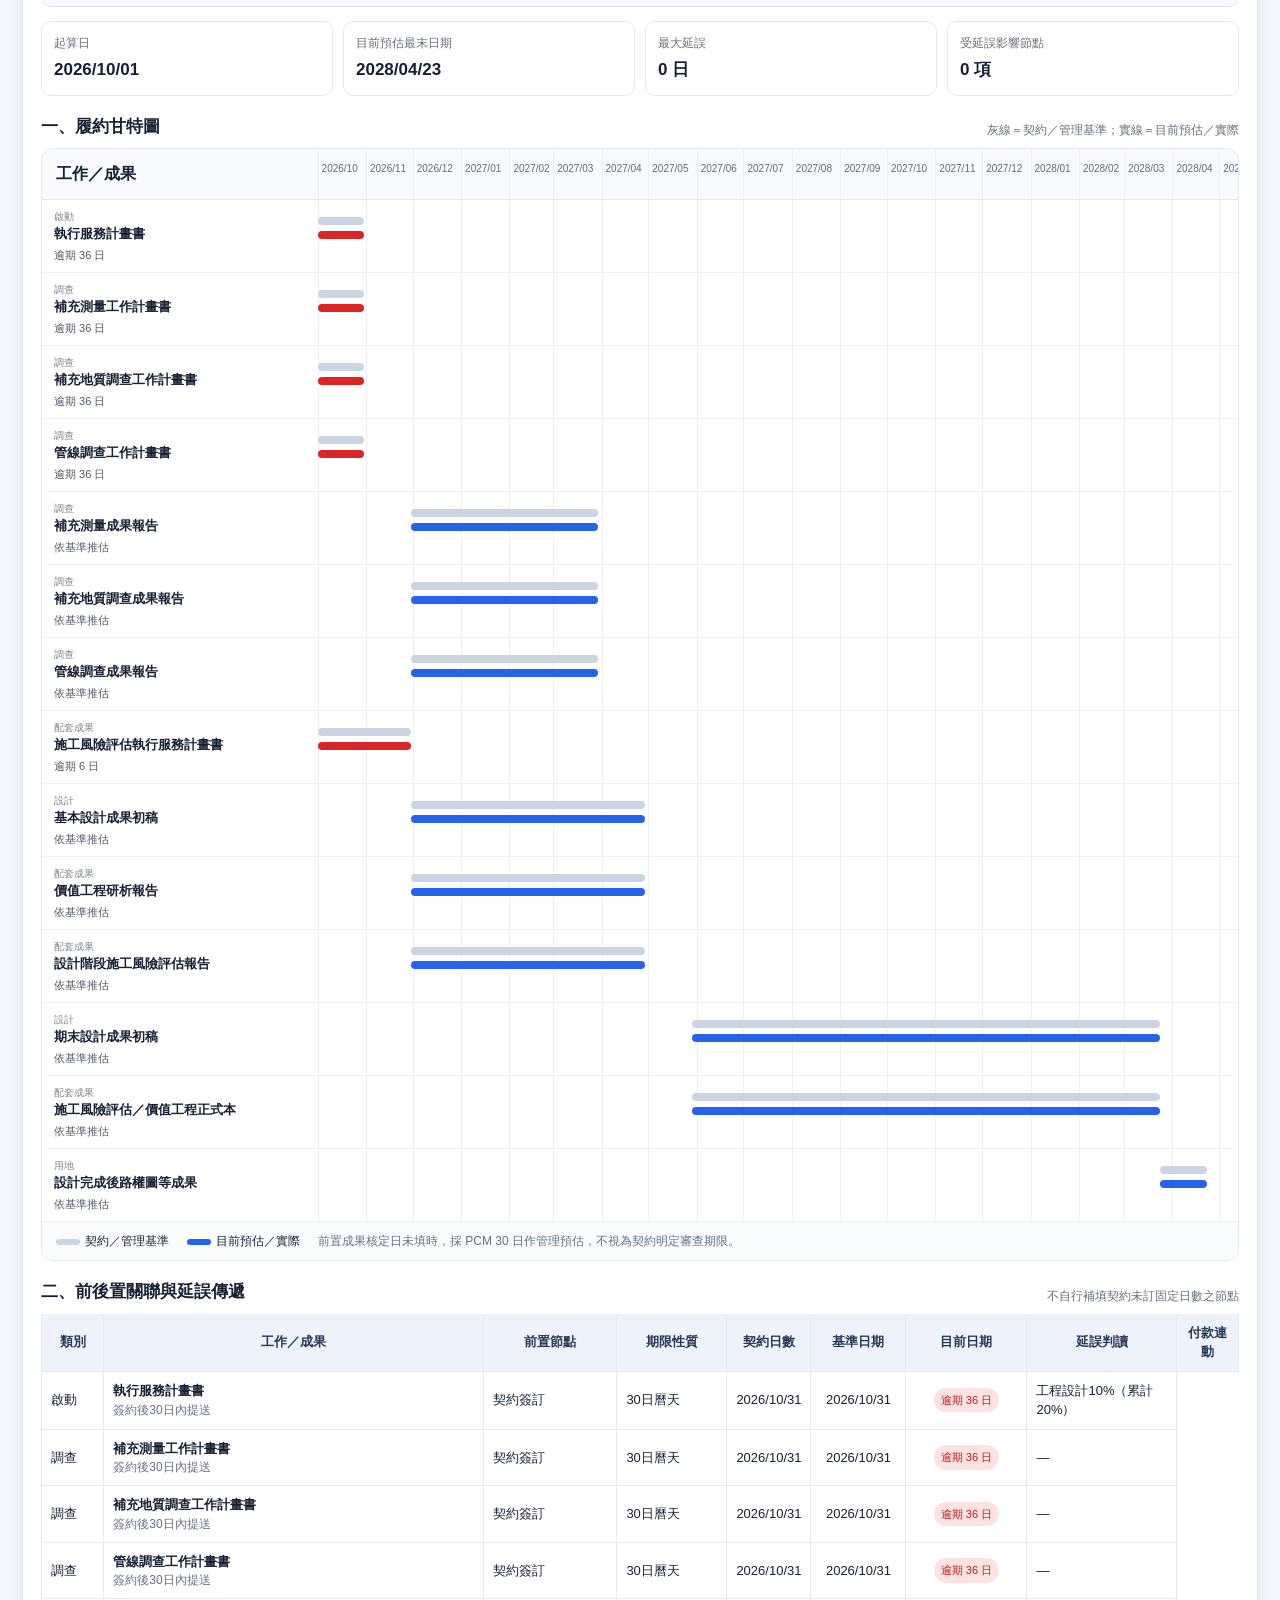
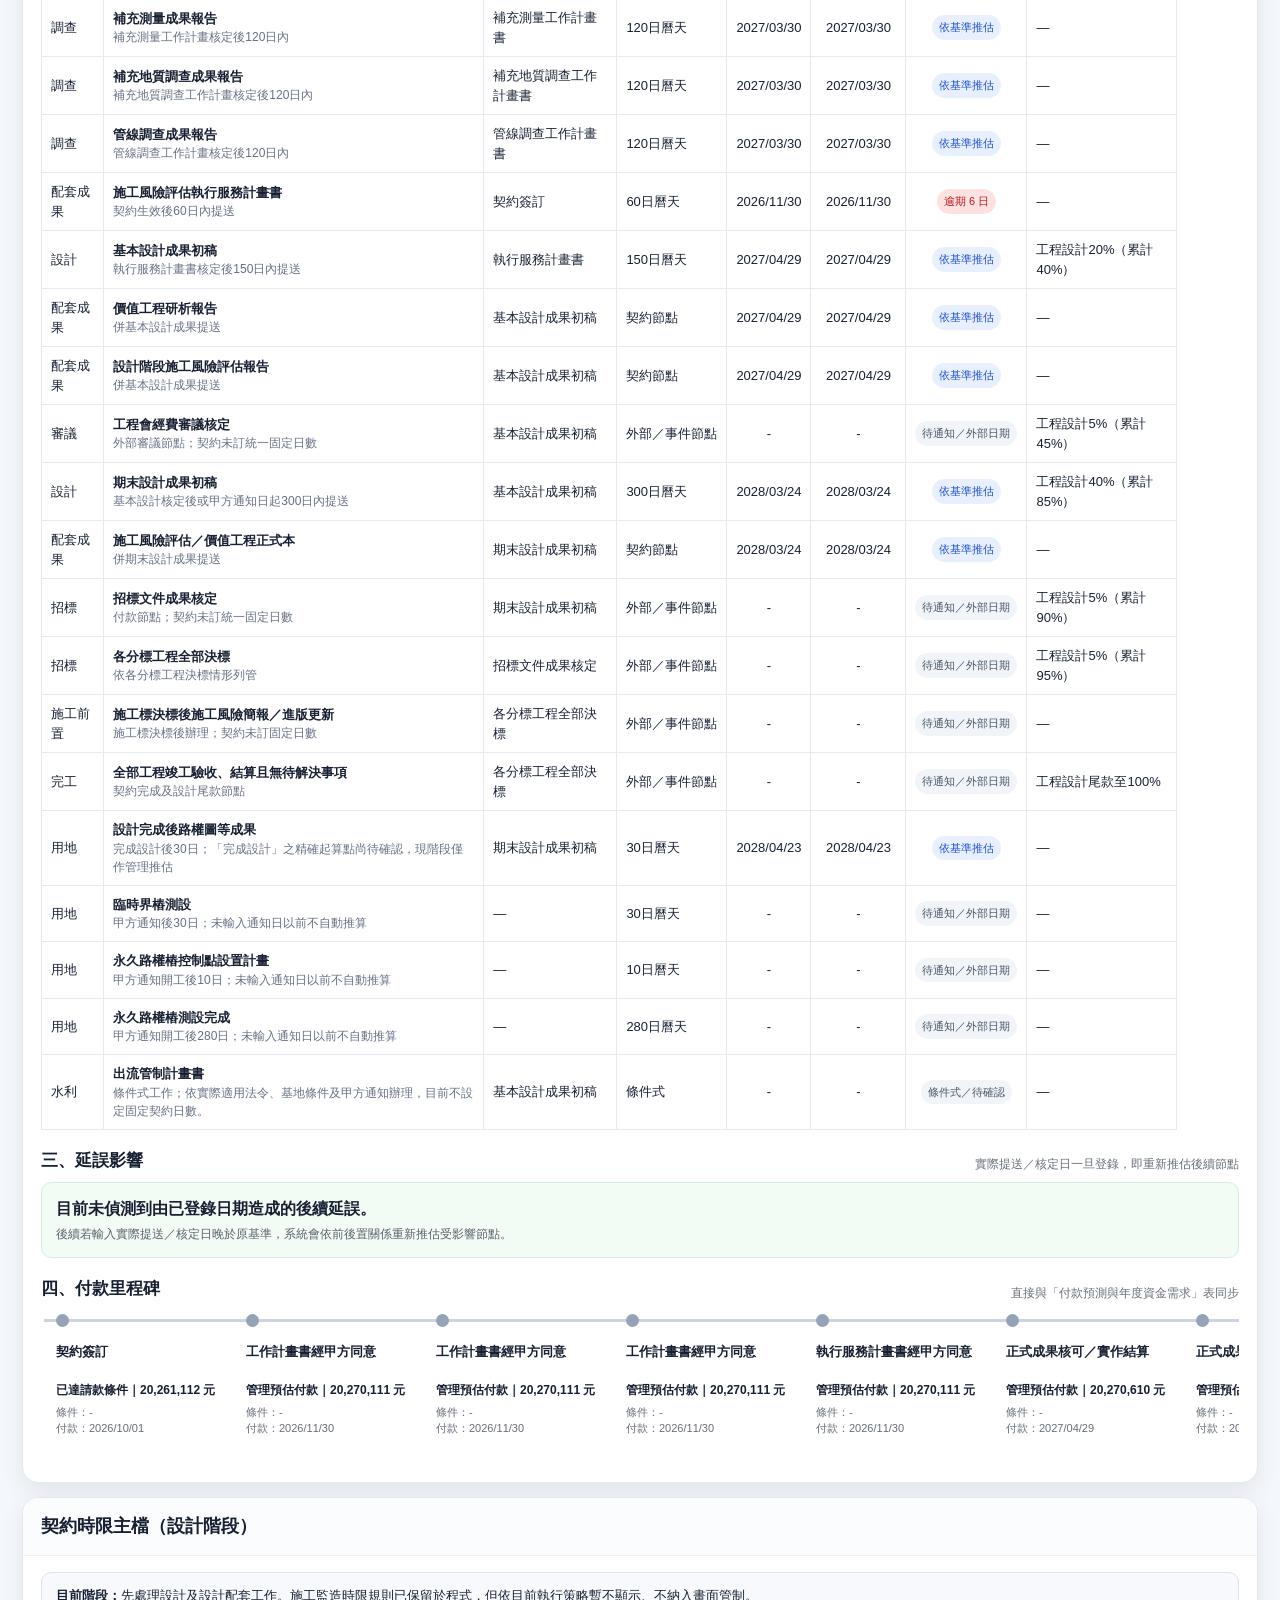
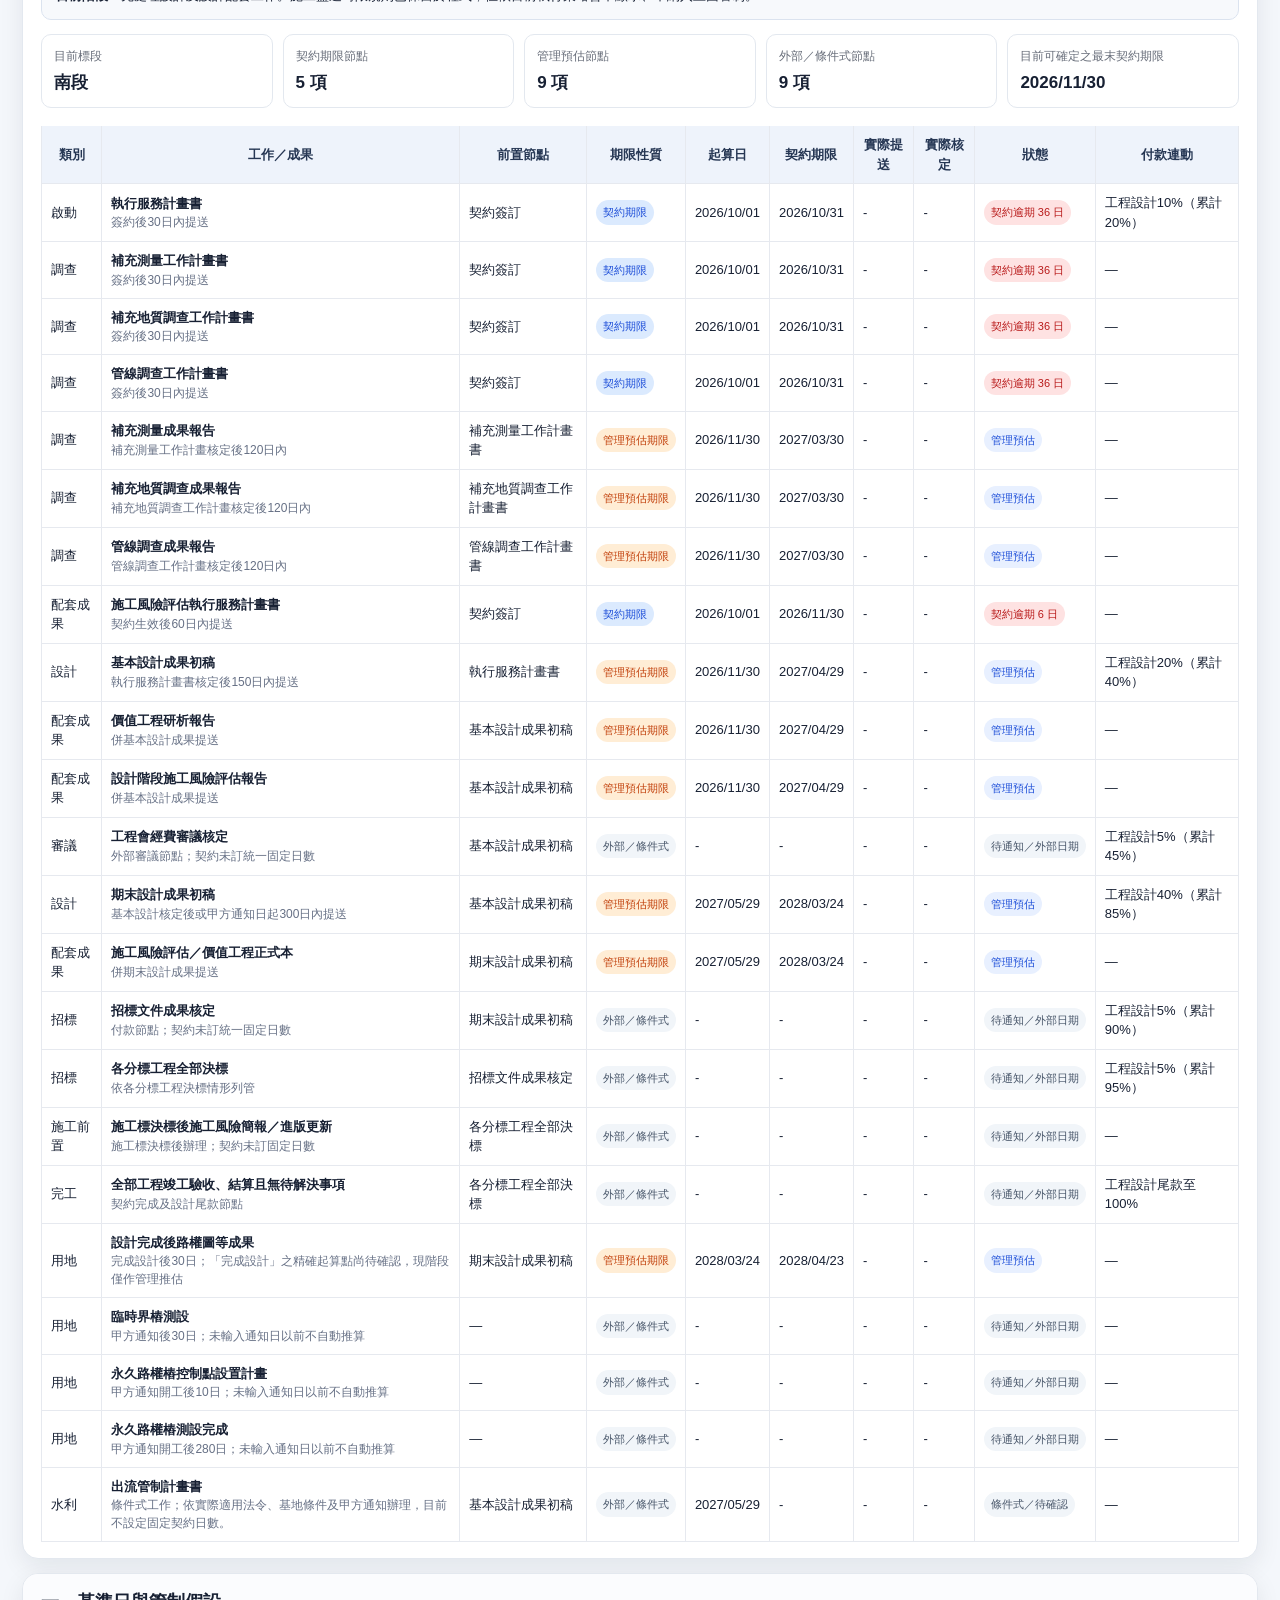
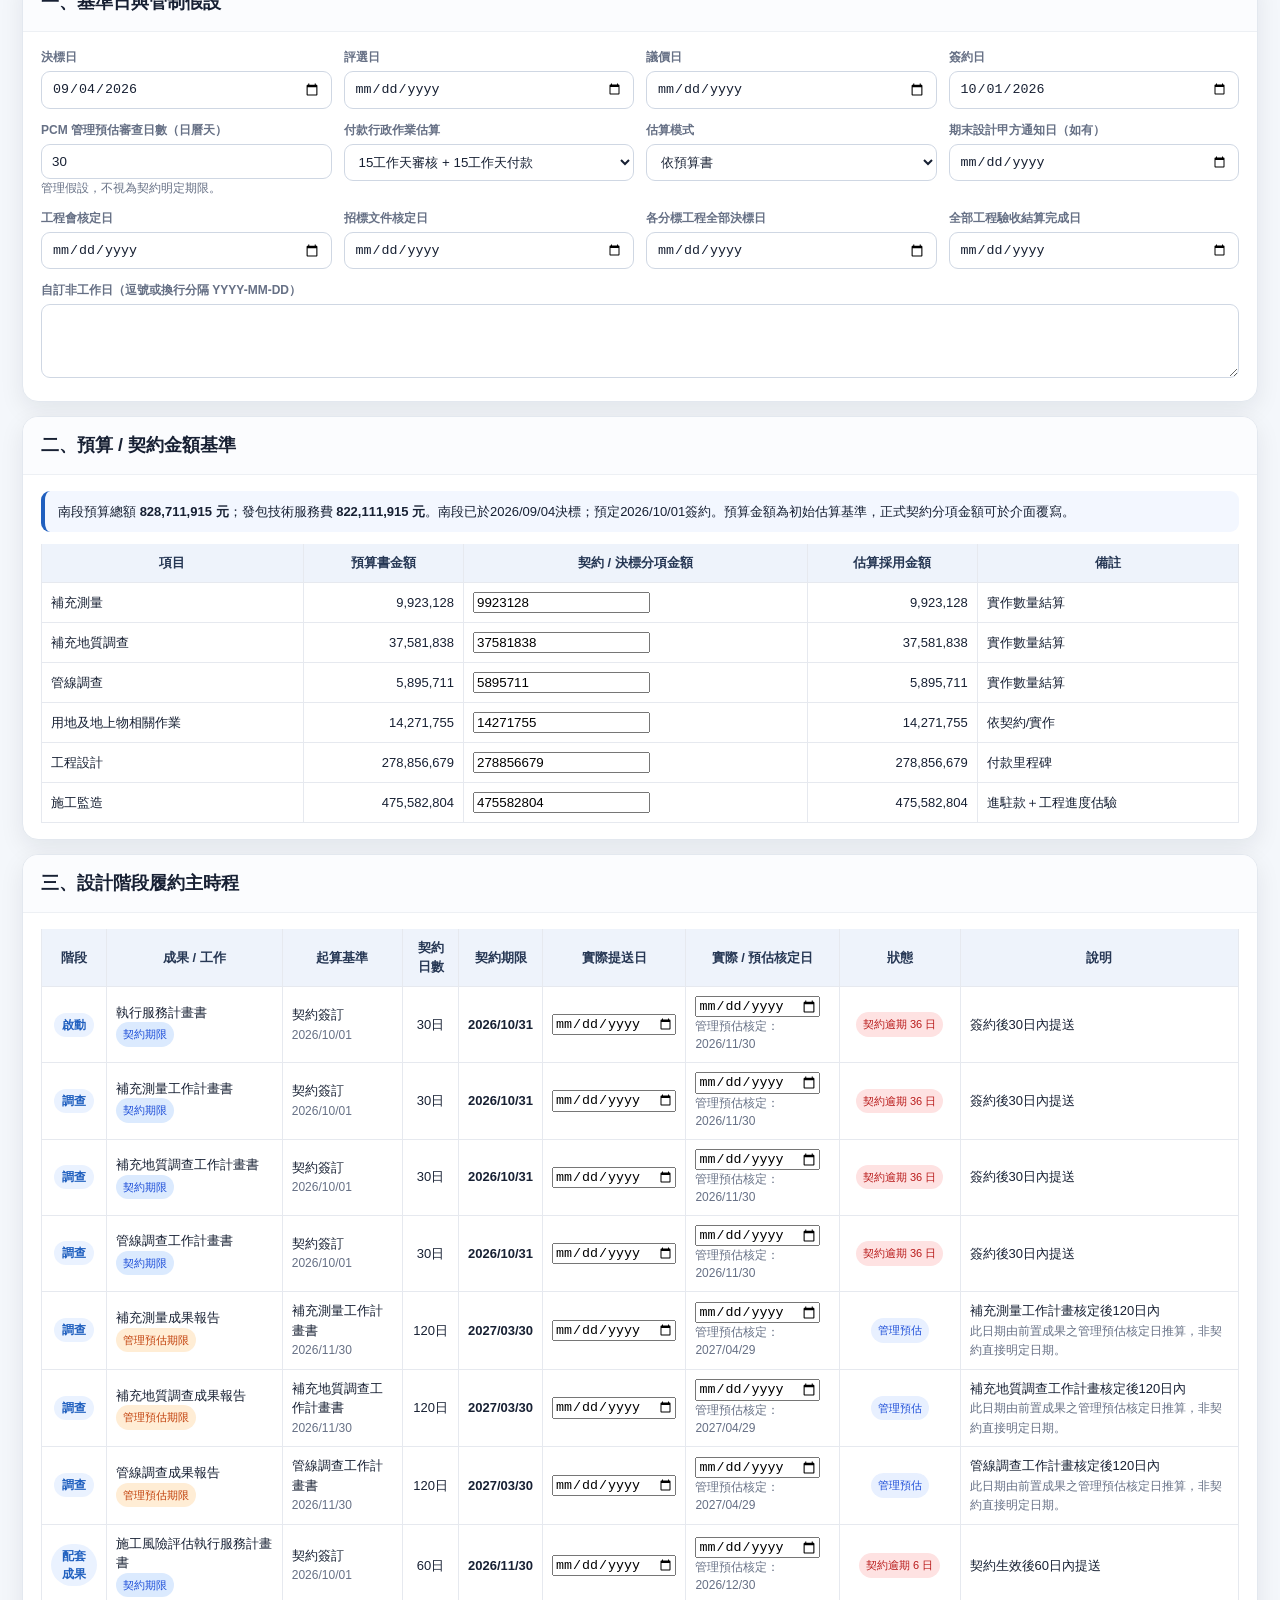
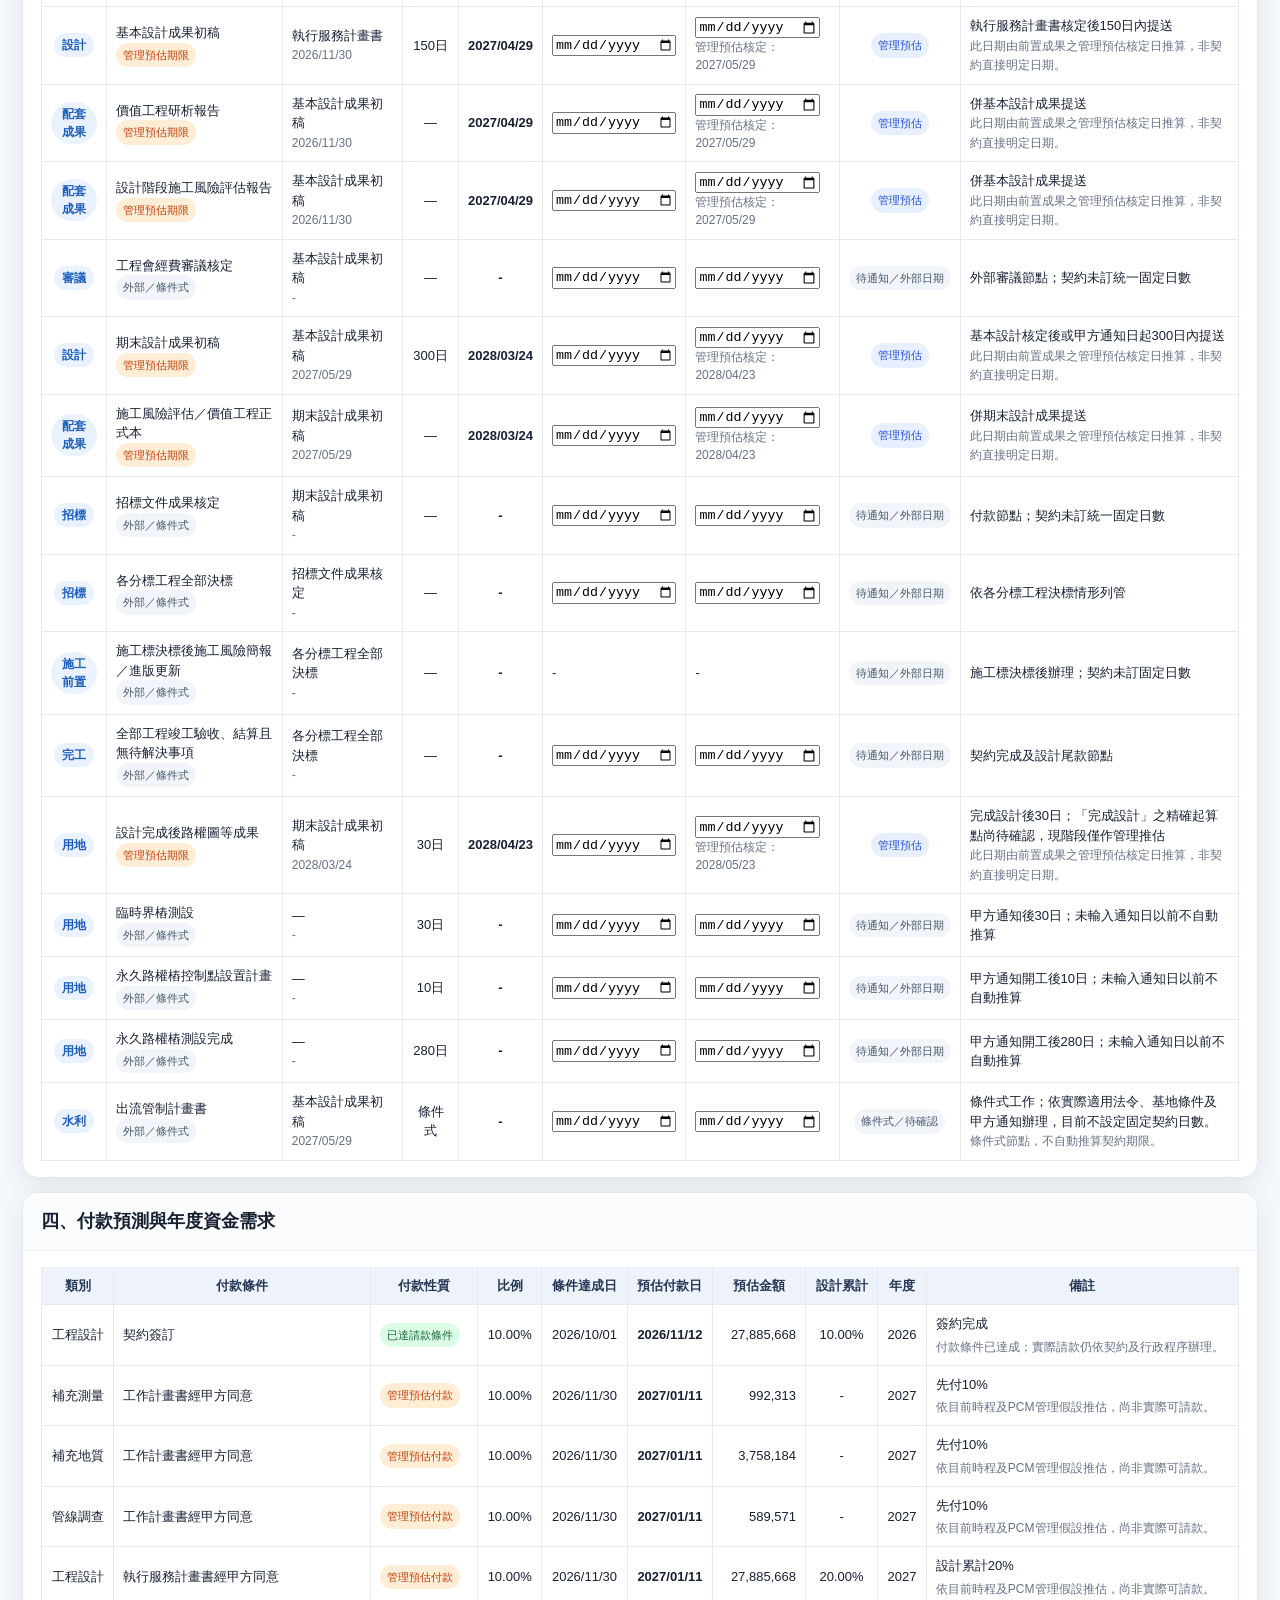
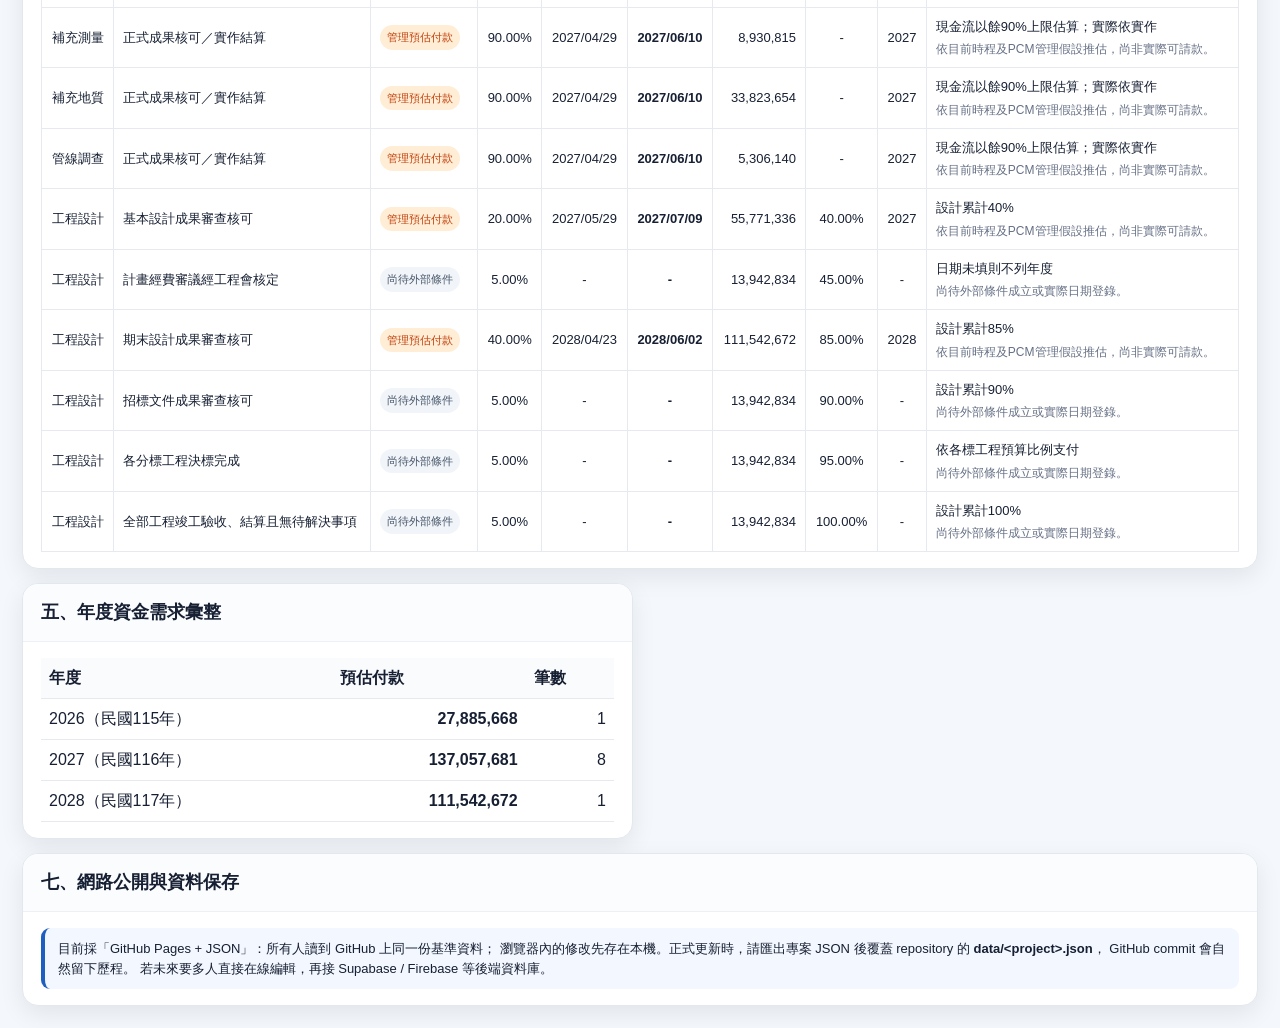
==== commit 184dceeb: "Update index.html 付款三級化穩定版 1. root 新增 payment-tier-stable.js" ====
--- a/index.html
+++ b/index.html
@@ -642,5 +642,6 @@
 <script src="stage3.js"></script>
 <script src="stage3-kpi-print-fix.js"></script>
 <script src="stage2-tier-stable.js"></script>
+<script src="payment-tier-stable.js"></script>
 </body>
 </html>
--- a/timeline.css
+++ b/timeline.css
@@ -138,3 +138,28 @@
     color:#475569 !important;
   }
 }
+/* =========================================================
+   Stage2 前後置表三級化／防跳穩定版
+   ========================================================= */
+#dependencyTable{
+  min-width:1180px;
+}
+
+#dependencyTable th:nth-child(4),
+#dependencyTable td:nth-child(4){
+  min-width:110px;
+}
+
+#dependencyTable th:nth-child(5),
+#dependencyTable td:nth-child(5){
+  min-width:80px;
+  text-align:center;
+}
+
+#dependencyTable th:nth-child(6),
+#dependencyTable td:nth-child(6),
+#dependencyTable th:nth-child(7),
+#dependencyTable td:nth-child(7){
+  min-width:95px;
+  text-align:center;
+}
